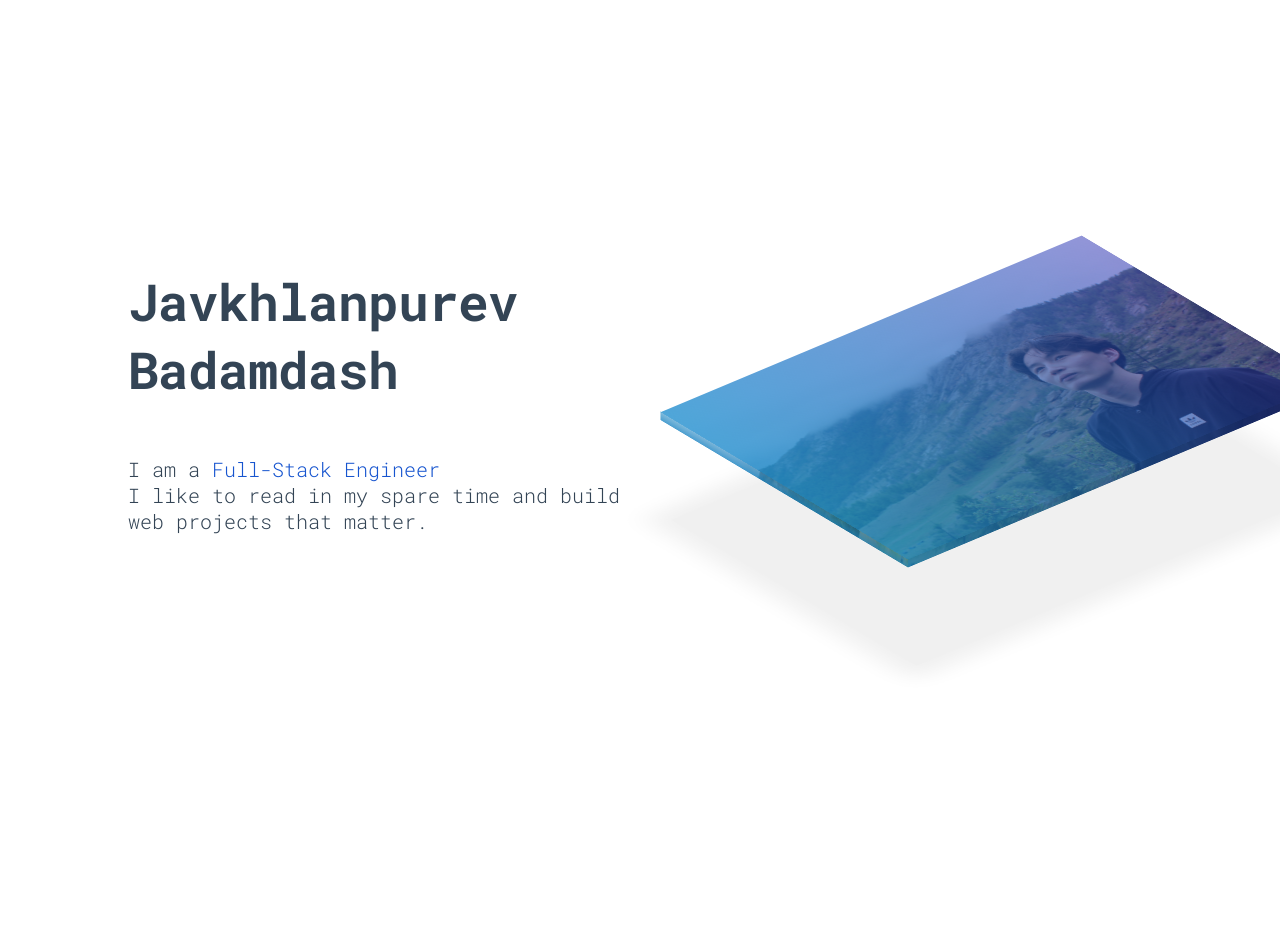
==== index.html @ a20a9580 "init" ====
<!DOCTYPE html>
<html lang="en">

<head>
  <meta charset="UTF-8" />
  <link rel="icon" type="image/svg+xml" href="/assets/favicon.cdc1daef.ico" />
  <meta name="viewport" content="width=device-width, initial-scale=1.0" />
  <title>Jaagii - Software Engineer</title>
  <meta name="description" content="Full-Stack developer">
  <meta name="author" content="Jaagii">
  <meta name="title" content="Jaagii Software Engineer">
  <meta property="og:title" content="Jaagii Software Engineer" />
  <meta property="og:description" content="I am Full-stack Developer" />
  <meta property="og:image" content="https://jaagi.dev/images/me-1.jpeg" />
  <meta property="og:type" content="website" />
  <meta property="og:url" content="https://jaagi.dev" />
  <meta property="robots" content="index, follow" />
  <meta property="keywords" content="jaagii, Jaagii, Javkhaa, Javkhlanpurev, Software engineer, developer" />
  <script type="module" crossorigin src="/assets/index.42fe4937.js"></script>
  <link rel="stylesheet" href="/assets/index.6edb7708.css">
</head>

<body>
  <section class="big-screen">
    <div class="info">
      <h1>Javkhlanpurev Badamdash</h1>
      <p>
        I am a <a href="https://stackoverflow.blog/2019/10/17/imho-the-mythical-fullstack-engineer/">Full-Stack Engineer</a>
        <br />
        I like to read in my spare time and build web projects that matter.
      </p>
    </div>
    <div class="card">
      <div class="cover">
        <div class="front"></div>
      </div>
      <div class="left-side"></div>
      <div class="bottom-side"></div>
    </div>
  </section>

  <section class="small-screen">
    <div class="cover-image"></div>

    <div class="info">
      <h2>Javkhlanpurev B</h2>
      <h3>Full-Stack Developer</h3>
      <p>
        I am a <a href="https://stackoverflow.blog/2019/10/17/imho-the-mythical-fullstack-engineer/">Full-Stack Engineer</a>.
        I like to read books in my spare time and build web projects that matter.
      </p>
    </div>
  </section>
  
  <!-- Global site tag (gtag.js) - Google Analytics -->
  <script async src="https://www.googletagmanager.com/gtag/js?id=G-1QYWZDCF3S"></script>
  <script>
    window.dataLayer = window.dataLayer || [];
    function gtag () { dataLayer.push(arguments); }
    gtag('js', new Date());

    gtag('config', 'G-1QYWZDCF3S');
  </script>
</body>

</html>
---- assets/index.6edb7708.css ----
@import"https://fonts.googleapis.com/css2?family=Roboto+Mono:wght@300;400;500;700&display=swap";*{box-sizing:border-box}*:before,*:after{box-sizing:border-box}body{font-family:Roboto Mono,monospace;margin:0;overflow:hidden;height:100%}#app{max-width:1170px;margin:0 auto;will-change:transform,opacity;position:relative}.small-screen{position:relative;overflow:hidden;display:block}@media screen and (min-width: 992px){.small-screen{display:none}}.small-screen:after{content:"";position:absolute;z-index:0;top:0;left:0;right:0;bottom:0;opacity:.2}.small-screen nav{bottom:30px;transition:all .6s;position:absolute;left:20px;z-index:1}.small-screen nav ul{padding:0;margin:0;list-style:none}.small-screen nav ul li{transition-delay:.5s;display:inline-block;margin:0 10px}.small-screen nav ul li a{display:flex;flex-direction:column;justify-content:center;align-items:center;text-decoration:none;font-weight:300}.small-screen nav ul li a span{margin-top:8px;color:#fff}.small-screen .cover-image{height:100vh;position:relative;background-size:cover;background-position:70% center;background-image:linear-gradient(to right,rgba(43,50,178,.5),rgba(20,136,204,.75)),url(/images/me-1.jpeg);transition:all .6s}.small-screen .info{position:absolute;top:30px;left:40px;right:40px;max-width:350px;z-index:1;transition:all .1s ease-out}.small-screen .info h2{opacity:1;transform:translate(0);display:inline-block;font-size:11px;text-transform:uppercase;letter-spacing:3px;border-radius:32px;font-weight:400;padding:6px 12px;margin:0 0 0 -10px;color:#fff;background:#1755cf;transition:all .5s ease}.small-screen .info h3{transition-delay:.3s;opacity:1;transform:translate(0);transition:all .5s ease;font-size:12px;font-weight:300;padding:0;color:#fff;text-transform:uppercase;letter-spacing:3px}.small-screen .info p{transition-delay:.5s;opacity:1;transform:translate(0);transition:all .5s ease;margin-top:1.4em;font-size:17px;font-weight:300;padding:0;color:#ffffffb3}.small-screen .info p a{text-decoration:none;color:#1755cf;font-size:18px;font-weight:400}.small-screen .info p a:hover{color:#2c3e50}.big-screen{display:none;width:80%;height:100vh;padding-top:25vh;position:relative;max-width:1170px;margin:0 auto;will-change:transform,opacity;transition:all .7s}@media screen and (min-width: 992px){.big-screen{display:block}}.big-screen .info{transform:translateZ(0);backface-visibility:hidden;position:absolute;top:25vh;left:0;width:50%;padding:0;text-align:left;transition:transform .6s,opacity .6s}.big-screen .info h1{font-size:3.2rem;letter-spacing:-1px;word-wrap:break-word;color:#345}.big-screen .info p{font-size:20px;font-weight:300;padding:10px 0 44px;color:#345}.big-screen .info p a{color:#1755cf;text-decoration:none}.big-screen .cover{position:relative;overflow:hidden}.big-screen .cover:after,.big-screen .left-side:after,.big-screen .bottom-side:after{content:"";position:absolute;z-index:5;top:0;left:0;right:0;bottom:0;opacity:.2}.big-screen .front{position:relative;padding-top:70%;background-size:cover;background-position:center center;transition:all .6s}.big-screen .card{margin:0 auto;position:relative;transform:translateZ(0)}@media screen and (min-width: 992px){.big-screen .card{max-width:550px;will-change:transform,width;margin-bottom:0;transform-style:preserve-3d;transform-origin:center top;transform:rotateX(-60deg) rotate(-40deg) translate(50px) translateY(300px);transition:all .6s;backface-visibility:hidden}}.big-screen .card:hover{transform:rotateX(-58deg) rotate(-40deg) translate(60px) translateY(290px)}.big-screen .card:before{display:block;content:"";position:absolute;top:0;left:0;width:97%;height:99%;background:#f0f0f0;box-shadow:0 0 30px 20px #f0f0f0;transform-origin:center top;transform:translateZ(-300px) translate(-87%) translateY(570px);transition:transform .6s}.big-screen .card .left-side,.big-screen .card .bottom-side{display:block;position:absolute;left:0;outline:1px solid transparent}.big-screen .card .left-side:after,.big-screen .card .bottom-side:after{content:"";display:block;position:absolute;top:0;left:0;width:100%;height:100%;background-color:#0003}.big-screen .card .bottom-side:after{background-color:#0006}.big-screen .card .left-side{top:-1px;width:10px;height:100%;background-size:auto 100%;transform-origin:left center;transform:translateZ(-1px) translateY(1px) rotateY(-90deg);background-image:linear-gradient(to right,rgba(20,136,204,.5),rgba(20,136,204,.75)),url(/images/me-1.jpeg)}.big-screen .card .bottom-side{bottom:0;width:100%;height:10px;background-position:bottom center;background-size:100% auto;transform-origin:center bottom;transform:translateZ(-1px) rotateX(-90deg);background-image:linear-gradient(to left,rgba(43,50,178,.5),rgba(20,136,204,.75)),url(/images/me-1.jpeg)}.big-screen .card .front{background-image:linear-gradient(to left,rgba(43,50,178,.5),rgba(20,136,204,.75)),url(/images/me-1.jpeg);position:relative;padding-top:70%;background-size:cover;background-position:center center;transition:all .6s}
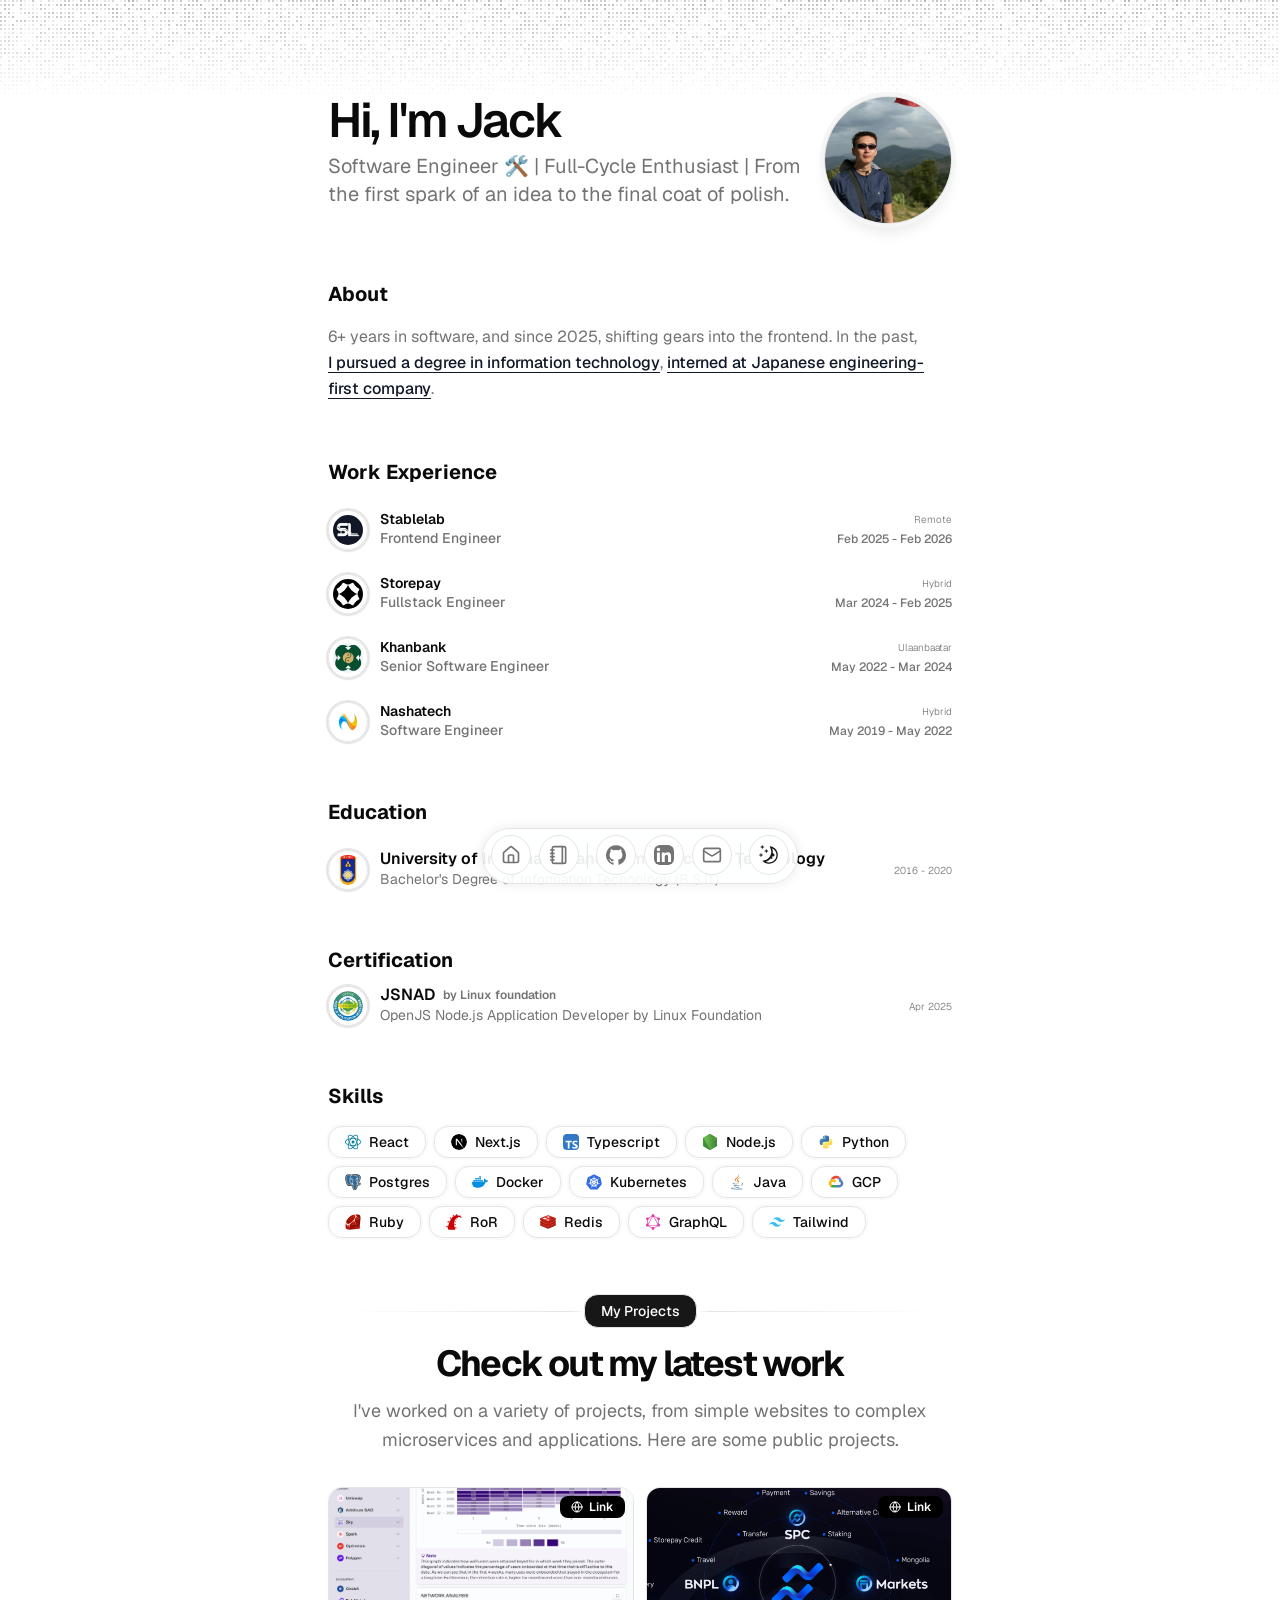
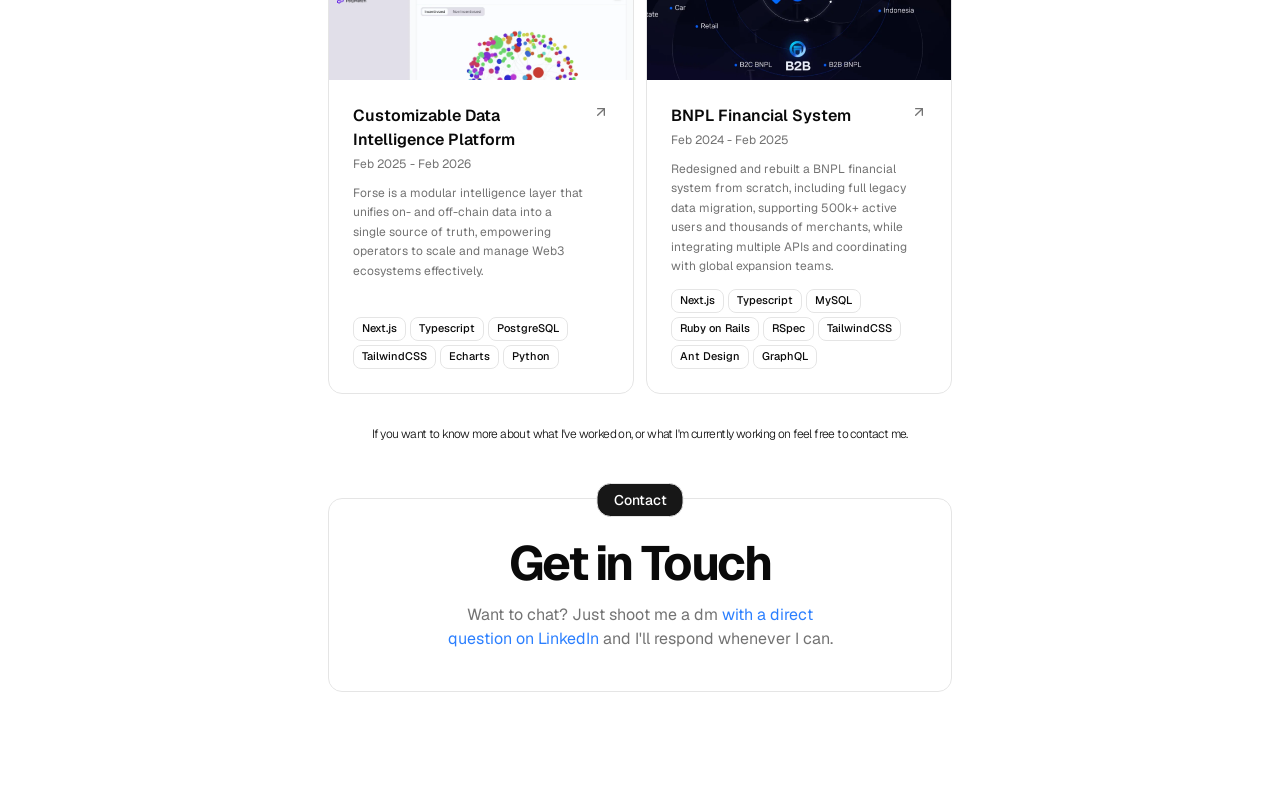
==== commit 1341c18c: "first commit" ====
--- a/index.html
+++ b/index.html
@@ -1,66 +1,13 @@
-<!DOCTYPE html>
-<html lang="en">
-
-<head>
-  <meta charset="UTF-8" />
-  <link rel="icon" type="image/svg+xml" href="/assets/favicon.cdc1daef.ico" />
-  <meta name="viewport" content="width=device-width, initial-scale=1.0" />
-  <title>Jaagii - Software Engineer</title>
-  <meta name="description" content="Full-Stack developer">
-  <meta name="author" content="Jaagii">
-  <meta name="title" content="Jaagii Software Engineer">
-  <meta property="og:title" content="Jaagii Software Engineer" />
-  <meta property="og:description" content="I am Full-stack Developer" />
-  <meta property="og:image" content="https://jaagi.dev/images/me-1.jpeg" />
-  <meta property="og:type" content="website" />
-  <meta property="og:url" content="https://jaagi.dev" />
-  <meta property="robots" content="index, follow" />
-  <meta property="keywords" content="jaagii, Jaagii, Javkhaa, Javkhlanpurev, Software engineer, developer" />
-  <script type="module" crossorigin src="/assets/index.42fe4937.js"></script>
-  <link rel="stylesheet" href="/assets/index.6edb7708.css">
-</head>
-
-<body>
-  <section class="big-screen">
-    <div class="info">
-      <h1>Javkhlanpurev Badamdash</h1>
-      <p>
-        I am a <a href="https://stackoverflow.blog/2019/10/17/imho-the-mythical-fullstack-engineer/">Full-Stack Engineer</a>
-        <br />
-        I like to read in my spare time and build web projects that matter.
-      </p>
-    </div>
-    <div class="card">
-      <div class="cover">
-        <div class="front"></div>
-      </div>
-      <div class="left-side"></div>
-      <div class="bottom-side"></div>
-    </div>
-  </section>
-
-  <section class="small-screen">
-    <div class="cover-image"></div>
-
-    <div class="info">
-      <h2>Javkhlanpurev B</h2>
-      <h3>Full-Stack Developer</h3>
-      <p>
-        I am a <a href="https://stackoverflow.blog/2019/10/17/imho-the-mythical-fullstack-engineer/">Full-Stack Engineer</a>.
-        I like to read books in my spare time and build web projects that matter.
-      </p>
-    </div>
-  </section>
-  
-  <!-- Global site tag (gtag.js) - Google Analytics -->
-  <script async src="https://www.googletagmanager.com/gtag/js?id=G-1QYWZDCF3S"></script>
-  <script>
-    window.dataLayer = window.dataLayer || [];
-    function gtag () { dataLayer.push(arguments); }
-    gtag('js', new Date());
-
-    gtag('config', 'G-1QYWZDCF3S');
-  </script>
-</body>
-
-</html>+<!DOCTYPE html><html lang="en"><head><meta charset="utf-8"><meta name="viewport" content="width=device-width, initial-scale=1"><link rel="icon" href="/favicon.ico"><meta name="generator" content="Astro v7.3.3"><title>Jack Badamdash</title><meta name="description" content="Software Engineer 🛠️ | Full-Cycle Enthusiast | From the first spark of an idea to the final coat of polish."><link rel="canonical" href="https://jagi-is-a.dev/"><meta name="robots" content="index, follow"><meta name="googlebot" content="index, follow, max-video-preview:-1, max-image-preview:large, max-snippet:-1"><meta property="og:type" content="website"><meta property="og:title" content="Jack Badamdash"><meta property="og:description" content="Software Engineer 🛠️ | Full-Cycle Enthusiast | From the first spark of an idea to the final coat of polish."><meta property="og:url" content="https://jagi-is-a.dev/"><meta property="og:site_name" content="Jack Badamdash"><meta property="og:locale" content="en_US"><meta property="og:image" content="https://jagi-is-a.dev/og/index.png"><meta name="twitter:card" content="summary_large_image"><meta name="twitter:title" content="Jack Badamdash"><meta name="twitter:description" content="Software Engineer 🛠️ | Full-Cycle Enthusiast | From the first spark of an idea to the final coat of polish."><meta name="twitter:image" content="https://jagi-is-a.dev/og/index.png"><script>
+      (function () {
+        let stored = null;
+        try {
+          stored = localStorage.getItem("theme");
+        } catch {}
+        const theme = stored === "dark" || stored === "light" ? stored : "light";
+        document.documentElement.classList.toggle("dark", theme === "dark");
+      })();
+    </script><link rel="stylesheet" href="/_astro/Icon.B357kVCI.css"></head><body class="min-h-screen bg-background font-sans antialiased relative"><div class="absolute inset-0 top-0 left-0 right-0 h-[100px] overflow-hidden z-0"><style>astro-island,astro-slot,astro-static-slot{display:contents}</style><script>(()=>{var a=(s,i,o)=>{let r=async()=>{await(await s())()},t=typeof i.value=="object"?i.value:void 0,c={rootMargin:t==null?void 0:t.rootMargin},n=new IntersectionObserver(e=>{for(let l of e)if(l.isIntersecting){n.disconnect(),r();break}},c);for(let e of o.children)n.observe(e)};(self.Astro||(self.Astro={})).visible=a;window.dispatchEvent(new Event("astro:visible"));})();</script><script>(()=>{var g=Object.defineProperty;var w=(a,s,c)=>s in a?g(a,s,{enumerable:!0,configurable:!0,writable:!0,value:c}):a[s]=c;var l=(a,s,c)=>w(a,typeof s!="symbol"?s+"":s,c);var E=new Set(["__proto__","constructor","prototype"]);{let a={0:t=>y(t),1:t=>c(t),2:t=>new RegExp(t),3:t=>new Date(t),4:t=>new Map(c(t)),5:t=>new Set(c(t)),6:t=>BigInt(t),7:t=>new URL(t),8:t=>new Uint8Array(t),9:t=>new Uint16Array(t),10:t=>new Uint32Array(t),11:t=>Number.POSITIVE_INFINITY*t},s=t=>{let[p,e]=t;return p in a?a[p](e):void 0},c=t=>t.map(s),y=t=>typeof t!="object"||t===null?t:Object.fromEntries(Object.entries(t).map(([p,e])=>[p,s(e)]));class f extends HTMLElement{constructor(){super(...arguments);l(this,"Component");l(this,"hydrator");l(this,"hydrate",async()=>{var b;if(!this.hydrator||!this.isConnected)return;let e=(b=this.parentElement)==null?void 0:b.closest("astro-island[ssr]");if(e){e.addEventListener("astro:hydrate",this.hydrate,{once:!0});return}let r=this.querySelectorAll("astro-slot"),n={},d=this.querySelectorAll("template[data-astro-template]");for(let o of d){let i=o.closest(this.tagName);i!=null&&i.isSameNode(this)&&(n[o.getAttribute("data-astro-template")||"default"]=o.innerHTML,o.remove())}for(let o of r){let i=o.closest(this.tagName);i!=null&&i.isSameNode(this)&&(n[o.getAttribute("name")||"default"]=o.innerHTML)}let u;try{u=this.hasAttribute("props")?y(JSON.parse(this.getAttribute("props"))):{}}catch(o){let i=this.getAttribute("component-url")||"<unknown>",v=this.getAttribute("component-export");throw v&&(i+=` (export ${v})`),console.error(`[hydrate] Error parsing props for component ${i}`,this.getAttribute("props"),o),o}let h;await this.hydrator(this)(this.Component,u,n,{client:this.getAttribute("client")}),this.removeAttribute("ssr"),this.dispatchEvent(new CustomEvent("astro:hydrate"))});l(this,"unmount",()=>{this.isConnected||this.dispatchEvent(new CustomEvent("astro:unmount"))})}disconnectedCallback(){document.removeEventListener("astro:after-swap",this.unmount),document.addEventListener("astro:after-swap",this.unmount,{once:!0})}connectedCallback(){if(!this.hasAttribute("await-children")||document.readyState==="interactive"||document.readyState==="complete")this.childrenConnectedCallback();else{let e=()=>{document.removeEventListener("DOMContentLoaded",e),r.disconnect(),this.childrenConnectedCallback()},r=new MutationObserver(()=>{var n;((n=this.lastChild)==null?void 0:n.nodeType)===Node.COMMENT_NODE&&this.lastChild.nodeValue==="astro:end"&&(this.lastChild.remove(),e())});r.observe(this,{childList:!0}),document.addEventListener("DOMContentLoaded",e)}}async childrenConnectedCallback(){let e=this.getAttribute("before-hydration-url");e&&await import(e),this.start()}getRetryImportUrl(e){let r=new URL(e,document.baseURI);return r.searchParams.set("astro-retry",Date.now().toString()),r.toString()}async importWithRetry(e){try{return await import(e)}catch(r){return await new Promise(n=>setTimeout(n,1e3)),import(this.getRetryImportUrl(e))}}handleHydrationError(e){let r=this.getAttribute("component-url"),n=new CustomEvent("astro:hydration-error",{cancelable:!0,bubbles:!0,composed:!0,detail:{error:e,componentUrl:r}});this.dispatchEvent(n)&&console.error(`[astro-island] Error hydrating ${r}`,e)}async start(){let e=JSON.parse(this.getAttribute("opts")),r=this.getAttribute("client");if(Astro[r]===void 0){window.addEventListener(`astro:${r}`,()=>this.start(),{once:!0});return}try{await Astro[r](async()=>{let n=this.getAttribute("renderer-url");try{let[d,{default:u}]=await Promise.all([this.importWithRetry(this.getAttribute("component-url")),n?this.importWithRetry(n):Promise.resolve({default:()=>()=>{}})]),h=this.getAttribute("component-export")||"default";if(h.includes(".")){this.Component=d;for(let m of h.split(".")){if(E.has(m)||!this.Component||typeof this.Component!="object"&&typeof this.Component!="function"||!Object.hasOwn(this.Component,m))throw new Error(`Invalid component export path: ${h}`);this.Component=this.Component[m]}}else{if(E.has(h))throw new Error(`Invalid component export path: ${h}`);this.Component=d[h]}return this.hydrator=u,this.hydrate}catch(d){return this.handleHydrationError(d),()=>{}}},e,this)}catch(n){this.handleHydrationError(n)}}attributeChangedCallback(){this.hydrate()}}l(f,"observedAttributes",["props"]),customElements.get("astro-island")||customElements.define("astro-island",f)}})();</script><astro-island uid="Z5zDrl" prefix="r64" component-url="/_astro/flickering-grid.BrC-i1y6.js" component-export="FlickeringGrid" renderer-url="/_astro/client.D7pBilko.js" props="{&quot;className&quot;:[0,&quot;h-full w-full&quot;],&quot;squareSize&quot;:[0,2],&quot;gridGap&quot;:[0,2],&quot;style&quot;:[0,{&quot;maskImage&quot;:[0,&quot;linear-gradient(to bottom, black, transparent)&quot;],&quot;WebkitMaskImage&quot;:[0,&quot;linear-gradient(to bottom, black, transparent)&quot;]}]}" ssr client="visible" opts="{&quot;name&quot;:&quot;FlickeringGrid&quot;,&quot;value&quot;:true}" await-children><div class="h-full w-full" style="mask-image:linear-gradient(to bottom, black, transparent);-webkit-mask-image:linear-gradient(to bottom, black, transparent)"><canvas class="pointer-events-none" style="width:0;height:0"></canvas></div><!--astro:end--></astro-island></div><div class="relative z-10 max-w-2xl mx-auto py-12 pb-24 sm:py-24 px-6"><main class="min-h-dvh flex flex-col gap-14 relative"><section id="hero"><div class="mx-auto w-full max-w-2xl space-y-8"><div class="gap-2 gap-y-6 flex flex-col md:flex-row justify-between"><div class="gap-2 flex flex-col order-2 md:order-1"><script>(()=>{var e=async t=>{await(await t())()};(self.Astro||(self.Astro={})).load=e;window.dispatchEvent(new Event("astro:load"));})();</script><astro-island uid="ZITMFN" prefix="r33" component-url="/_astro/blur-fade-text.BO5bYAuR.js" component-export="default" renderer-url="/_astro/client.D7pBilko.js" props="{&quot;delay&quot;:[0,0.04],&quot;className&quot;:[0,&quot;text-3xl font-semibold tracking-tighter sm:text-4xl lg:text-5xl&quot;],&quot;yOffset&quot;:[0,8],&quot;text&quot;:[0,&quot;Hi, I&#39;m Jack&quot;]}" ssr client="load" opts="{&quot;name&quot;:&quot;BlurFadeText&quot;,&quot;value&quot;:true}" await-children><div class="flex"><span class="inline-block text-3xl font-semibold tracking-tighter sm:text-4xl lg:text-5xl" style="opacity:0;filter:blur(8px);transform:translateY(-8px)">Hi, I&#x27;m Jack</span></div><!--astro:end--></astro-island><astro-island uid="Z1XpGya" prefix="r34" component-url="/_astro/blur-fade-text.BO5bYAuR.js" component-export="default" renderer-url="/_astro/client.D7pBilko.js" props="{&quot;className&quot;:[0,&quot;text-muted-foreground max-w-[600px] md:text-lg lg:text-xl&quot;],&quot;delay&quot;:[0,0.04],&quot;text&quot;:[0,&quot;Software Engineer 🛠️ | Full-Cycle Enthusiast | From the first spark of an idea to the final coat of polish.&quot;]}" ssr client="load" opts="{&quot;name&quot;:&quot;BlurFadeText&quot;,&quot;value&quot;:true}" await-children><div class="flex"><span class="inline-block text-muted-foreground max-w-[600px] md:text-lg lg:text-xl" style="opacity:0;filter:blur(8px);transform:translateY(-8px)">Software Engineer 🛠️ | Full-Cycle Enthusiast | From the first spark of an idea to the final coat of polish.</span></div><!--astro:end--></astro-island></div><astro-island uid="ZPBdXP" prefix="r37" component-url="/_astro/blur-fade.B2PFJcFC.js" component-export="default" renderer-url="/_astro/client.D7pBilko.js" props="{&quot;delay&quot;:[0,0.04],&quot;className&quot;:[0,&quot;order-1 md:order-2&quot;]}" ssr client="load" opts="{&quot;name&quot;:&quot;BlurFade&quot;,&quot;value&quot;:true}" await-children><div class="order-1 md:order-2" style="opacity:0;filter:blur(6px);transform:translateY(-6px)"><astro-slot><div class="relative size-24 md:size-32 border rounded-full shadow-lg ring-4 ring-muted overflow-hidden bg-muted flex items-center justify-center"><span class="text-2xl font-semibold text-muted-foreground">Jack</span><img src="/me-travel.webp" alt="Jack Badamdash" class="absolute inset-0 h-full w-full object-cover" onerror="this.style.display='none'"></div></astro-slot></div><!--astro:end--></astro-island></div></div></section><section id="about"><div class="flex min-h-0 flex-col gap-y-4"><astro-island uid="ZSaA3V" prefix="r38" component-url="/_astro/blur-fade.B2PFJcFC.js" component-export="default" renderer-url="/_astro/client.D7pBilko.js" props="{&quot;delay&quot;:[0,0.12]}" ssr client="visible" opts="{&quot;name&quot;:&quot;BlurFade&quot;,&quot;value&quot;:true}" await-children><div style="opacity:0;filter:blur(6px);transform:translateY(-6px)"><astro-slot><h2 class="text-xl font-bold">About</h2></astro-slot></div><!--astro:end--></astro-island><astro-island uid="Z1dsBF5" prefix="r39" component-url="/_astro/blur-fade.B2PFJcFC.js" component-export="default" renderer-url="/_astro/client.D7pBilko.js" props="{&quot;delay&quot;:[0,0.16]}" ssr client="visible" opts="{&quot;name&quot;:&quot;BlurFade&quot;,&quot;value&quot;:true}" await-children><div style="opacity:0;filter:blur(6px);transform:translateY(-6px)"><astro-slot><div class="prose max-w-full text-pretty font-sans leading-relaxed text-muted-foreground dark:prose-invert"><p>6+ years in software, and since 2025, shifting gears into the frontend. In the past, <a href="/#education">I pursued a degree in information technology</a>, <a href="https://nashatech.com/">interned at Japanese engineering-first company</a>.</p>
+</div></astro-slot></div><!--astro:end--></astro-island></div></section><section id="work"><div class="flex min-h-0 flex-col gap-y-6"><astro-island uid="yloQk" prefix="r40" component-url="/_astro/blur-fade.B2PFJcFC.js" component-export="default" renderer-url="/_astro/client.D7pBilko.js" props="{&quot;delay&quot;:[0,0.2]}" ssr client="visible" opts="{&quot;name&quot;:&quot;BlurFade&quot;,&quot;value&quot;:true}" await-children><div style="opacity:0;filter:blur(6px);transform:translateY(-6px)"><astro-slot><h2 class="text-xl font-bold">Work Experience</h2></astro-slot></div><!--astro:end--></astro-island><astro-island uid="11779q" prefix="r69" component-url="/_astro/blur-fade.B2PFJcFC.js" component-export="default" renderer-url="/_astro/client.D7pBilko.js" props="{&quot;delay&quot;:[0,0.24]}" ssr client="visible" opts="{&quot;name&quot;:&quot;BlurFade&quot;,&quot;value&quot;:true}" await-children><div style="opacity:0;filter:blur(6px);transform:translateY(-6px)"><astro-slot><astro-island uid="22IwYB" prefix="r35" component-url="/_astro/work-section.Cgf0ClOC.js" component-export="default" renderer-url="/_astro/client.D7pBilko.js" props="{}" ssr client="visible" opts="{&quot;name&quot;:&quot;WorkSection&quot;,&quot;value&quot;:true}" await-children><div class="w-full grid gap-6" data-orientation="vertical"><div data-state="closed" data-orientation="vertical" class="w-full border-b-0 grid gap-2"><h3 data-orientation="vertical" data-state="closed" class="flex"><button type="button" aria-expanded="false" data-state="closed" data-orientation="vertical" id="radix-_r35R_1_" class="flex flex-1 items-center justify-between text-sm font-medium text-left [&amp;[data-state=open]_svg]:rotate-180 hover:no-underline p-0 cursor-pointer transition-colors rounded-none group [&amp;&gt;svg]:hidden" data-radix-collection-item=""><div class="flex items-center gap-x-3 justify-between w-full text-left"><div class="flex items-center gap-x-3 flex-1 min-w-0"><img src="/stablelab_logo.webp" alt="Stablelab" class="size-8 md:size-10 p-1 border rounded-full shadow ring-2 ring-border overflow-hidden object-contain flex-none"/><div class="flex-1 min-w-0 gap-0.5 flex flex-col"><div class="font-semibold leading-none flex items-center gap-2">Stablelab<span class="relative inline-flex items-center w-3.5 h-3.5"><svg xmlns="http://www.w3.org/2000/svg" width="24" height="24" viewBox="0 0 24 24" fill="none" stroke="currentColor" stroke-width="2" stroke-linecap="round" stroke-linejoin="round" class="lucide lucide-chevron-right absolute h-3.5 w-3.5 shrink-0 text-muted-foreground stroke-2 transition-all duration-300 ease-out translate-x-0 opacity-0 group-hover:translate-x-1 group-hover:opacity-100 group-data-[state=open]:opacity-0 group-data-[state=open]:translate-x-0" aria-hidden="true"><path d="m9 18 6-6-6-6"></path></svg><svg xmlns="http://www.w3.org/2000/svg" width="24" height="24" viewBox="0 0 24 24" fill="none" stroke="currentColor" stroke-width="2" stroke-linecap="round" stroke-linejoin="round" class="lucide lucide-chevron-down absolute h-3.5 w-3.5 shrink-0 text-muted-foreground stroke-2 transition-all duration-200 opacity-0 rotate-0 group-data-[state=open]:opacity-100 group-data-[state=open]:rotate-180" aria-hidden="true"><path d="m6 9 6 6 6-6"></path></svg></span></div><div class="font-sans text-sm text-muted-foreground">Frontend Engineer</div></div></div><div class="flex flex-col justify-end gap-1 text-xs tabular-nums text-muted-foreground text-right flex-none"><span class="text-[10px] font-light">Remote</span><span>Feb 2025<!-- --> - <!-- -->Feb 2026</span></div></div></button></h3><div data-state="closed" id="radix-_r35R_9_" hidden="" role="region" aria-labelledby="radix-_r35R_1_" data-orientation="vertical" class="overflow-hidden text-sm data-[state=closed]:animate-accordion-up data-[state=open]:animate-accordion-down" style="--radix-accordion-content-height:var(--radix-collapsible-content-height);--radix-accordion-content-width:var(--radix-collapsible-content-width)"></div></div><div data-state="closed" data-orientation="vertical" class="w-full border-b-0 grid gap-2"><h3 data-orientation="vertical" data-state="closed" class="flex"><button type="button" aria-expanded="false" data-state="closed" data-orientation="vertical" id="radix-_r35R_2_" class="flex flex-1 items-center justify-between text-sm font-medium text-left [&amp;[data-state=open]_svg]:rotate-180 hover:no-underline p-0 cursor-pointer transition-colors rounded-none group [&amp;&gt;svg]:hidden" data-radix-collection-item=""><div class="flex items-center gap-x-3 justify-between w-full text-left"><div class="flex items-center gap-x-3 flex-1 min-w-0"><img src="/storepay_logo.webp" alt="Storepay" class="size-8 md:size-10 p-1 border rounded-full shadow ring-2 ring-border overflow-hidden object-contain flex-none"/><div class="flex-1 min-w-0 gap-0.5 flex flex-col"><div class="font-semibold leading-none flex items-center gap-2">Storepay<span class="relative inline-flex items-center w-3.5 h-3.5"><svg xmlns="http://www.w3.org/2000/svg" width="24" height="24" viewBox="0 0 24 24" fill="none" stroke="currentColor" stroke-width="2" stroke-linecap="round" stroke-linejoin="round" class="lucide lucide-chevron-right absolute h-3.5 w-3.5 shrink-0 text-muted-foreground stroke-2 transition-all duration-300 ease-out translate-x-0 opacity-0 group-hover:translate-x-1 group-hover:opacity-100 group-data-[state=open]:opacity-0 group-data-[state=open]:translate-x-0" aria-hidden="true"><path d="m9 18 6-6-6-6"></path></svg><svg xmlns="http://www.w3.org/2000/svg" width="24" height="24" viewBox="0 0 24 24" fill="none" stroke="currentColor" stroke-width="2" stroke-linecap="round" stroke-linejoin="round" class="lucide lucide-chevron-down absolute h-3.5 w-3.5 shrink-0 text-muted-foreground stroke-2 transition-all duration-200 opacity-0 rotate-0 group-data-[state=open]:opacity-100 group-data-[state=open]:rotate-180" aria-hidden="true"><path d="m6 9 6 6 6-6"></path></svg></span></div><div class="font-sans text-sm text-muted-foreground">Fullstack Engineer</div></div></div><div class="flex flex-col justify-end gap-1 text-xs tabular-nums text-muted-foreground text-right flex-none"><span class="text-[10px] font-light">Hybrid</span><span>Mar 2024<!-- --> - <!-- -->Feb 2025</span></div></div></button></h3><div data-state="closed" id="radix-_r35R_a_" hidden="" role="region" aria-labelledby="radix-_r35R_2_" data-orientation="vertical" class="overflow-hidden text-sm data-[state=closed]:animate-accordion-up data-[state=open]:animate-accordion-down" style="--radix-accordion-content-height:var(--radix-collapsible-content-height);--radix-accordion-content-width:var(--radix-collapsible-content-width)"></div></div><div data-state="closed" data-orientation="vertical" class="w-full border-b-0 grid gap-2"><h3 data-orientation="vertical" data-state="closed" class="flex"><button type="button" aria-expanded="false" data-state="closed" data-orientation="vertical" id="radix-_r35R_3_" class="flex flex-1 items-center justify-between text-sm font-medium text-left [&amp;[data-state=open]_svg]:rotate-180 hover:no-underline p-0 cursor-pointer transition-colors rounded-none group [&amp;&gt;svg]:hidden" data-radix-collection-item=""><div class="flex items-center gap-x-3 justify-between w-full text-left"><div class="flex items-center gap-x-3 flex-1 min-w-0"><img src="/khanbank_logo.webp" alt="Khanbank" class="size-8 md:size-10 p-1 border rounded-full shadow ring-2 ring-border overflow-hidden object-contain flex-none"/><div class="flex-1 min-w-0 gap-0.5 flex flex-col"><div class="font-semibold leading-none flex items-center gap-2">Khanbank<span class="relative inline-flex items-center w-3.5 h-3.5"><svg xmlns="http://www.w3.org/2000/svg" width="24" height="24" viewBox="0 0 24 24" fill="none" stroke="currentColor" stroke-width="2" stroke-linecap="round" stroke-linejoin="round" class="lucide lucide-chevron-right absolute h-3.5 w-3.5 shrink-0 text-muted-foreground stroke-2 transition-all duration-300 ease-out translate-x-0 opacity-0 group-hover:translate-x-1 group-hover:opacity-100 group-data-[state=open]:opacity-0 group-data-[state=open]:translate-x-0" aria-hidden="true"><path d="m9 18 6-6-6-6"></path></svg><svg xmlns="http://www.w3.org/2000/svg" width="24" height="24" viewBox="0 0 24 24" fill="none" stroke="currentColor" stroke-width="2" stroke-linecap="round" stroke-linejoin="round" class="lucide lucide-chevron-down absolute h-3.5 w-3.5 shrink-0 text-muted-foreground stroke-2 transition-all duration-200 opacity-0 rotate-0 group-data-[state=open]:opacity-100 group-data-[state=open]:rotate-180" aria-hidden="true"><path d="m6 9 6 6 6-6"></path></svg></span></div><div class="font-sans text-sm text-muted-foreground">Senior Software Engineer</div></div></div><div class="flex flex-col justify-end gap-1 text-xs tabular-nums text-muted-foreground text-right flex-none"><span class="text-[10px] font-light">Ulaanbaatar</span><span>May 2022<!-- --> - <!-- -->Mar 2024</span></div></div></button></h3><div data-state="closed" id="radix-_r35R_b_" hidden="" role="region" aria-labelledby="radix-_r35R_3_" data-orientation="vertical" class="overflow-hidden text-sm data-[state=closed]:animate-accordion-up data-[state=open]:animate-accordion-down" style="--radix-accordion-content-height:var(--radix-collapsible-content-height);--radix-accordion-content-width:var(--radix-collapsible-content-width)"></div></div><div data-state="closed" data-orientation="vertical" class="w-full border-b-0 grid gap-2"><h3 data-orientation="vertical" data-state="closed" class="flex"><button type="button" aria-expanded="false" data-state="closed" data-orientation="vertical" id="radix-_r35R_4_" class="flex flex-1 items-center justify-between text-sm font-medium text-left [&amp;[data-state=open]_svg]:rotate-180 hover:no-underline p-0 cursor-pointer transition-colors rounded-none group [&amp;&gt;svg]:hidden" data-radix-collection-item=""><div class="flex items-center gap-x-3 justify-between w-full text-left"><div class="flex items-center gap-x-3 flex-1 min-w-0"><img src="/nashatech_logo.webp" alt="Nashatech" class="size-8 md:size-10 p-1 border rounded-full shadow ring-2 ring-border overflow-hidden object-contain flex-none"/><div class="flex-1 min-w-0 gap-0.5 flex flex-col"><div class="font-semibold leading-none flex items-center gap-2">Nashatech<span class="relative inline-flex items-center w-3.5 h-3.5"><svg xmlns="http://www.w3.org/2000/svg" width="24" height="24" viewBox="0 0 24 24" fill="none" stroke="currentColor" stroke-width="2" stroke-linecap="round" stroke-linejoin="round" class="lucide lucide-chevron-right absolute h-3.5 w-3.5 shrink-0 text-muted-foreground stroke-2 transition-all duration-300 ease-out translate-x-0 opacity-0 group-hover:translate-x-1 group-hover:opacity-100 group-data-[state=open]:opacity-0 group-data-[state=open]:translate-x-0" aria-hidden="true"><path d="m9 18 6-6-6-6"></path></svg><svg xmlns="http://www.w3.org/2000/svg" width="24" height="24" viewBox="0 0 24 24" fill="none" stroke="currentColor" stroke-width="2" stroke-linecap="round" stroke-linejoin="round" class="lucide lucide-chevron-down absolute h-3.5 w-3.5 shrink-0 text-muted-foreground stroke-2 transition-all duration-200 opacity-0 rotate-0 group-data-[state=open]:opacity-100 group-data-[state=open]:rotate-180" aria-hidden="true"><path d="m6 9 6 6 6-6"></path></svg></span></div><div class="font-sans text-sm text-muted-foreground">Software Engineer</div></div></div><div class="flex flex-col justify-end gap-1 text-xs tabular-nums text-muted-foreground text-right flex-none"><span class="text-[10px] font-light">Hybrid</span><span>May 2019<!-- --> - <!-- -->May 2022</span></div></div></button></h3><div data-state="closed" id="radix-_r35R_c_" hidden="" role="region" aria-labelledby="radix-_r35R_4_" data-orientation="vertical" class="overflow-hidden text-sm data-[state=closed]:animate-accordion-up data-[state=open]:animate-accordion-down" style="--radix-accordion-content-height:var(--radix-collapsible-content-height);--radix-accordion-content-width:var(--radix-collapsible-content-width)"></div></div></div><!--astro:end--></astro-island></astro-slot></div><!--astro:end--></astro-island></div></section><section id="education"><div class="flex min-h-0 flex-col gap-y-6"><astro-island uid="Z13NAXG" prefix="r41" component-url="/_astro/blur-fade.B2PFJcFC.js" component-export="default" renderer-url="/_astro/client.D7pBilko.js" props="{&quot;delay&quot;:[0,0.28]}" ssr client="visible" opts="{&quot;name&quot;:&quot;BlurFade&quot;,&quot;value&quot;:true}" await-children><div style="opacity:0;filter:blur(6px);transform:translateY(-6px)"><astro-slot><h2 class="text-xl font-bold">Education</h2></astro-slot></div><!--astro:end--></astro-island><div class="flex flex-col gap-8"><astro-island uid="ZrlqRY" prefix="r42" component-url="/_astro/blur-fade.B2PFJcFC.js" component-export="default" renderer-url="/_astro/client.D7pBilko.js" props="{&quot;delay&quot;:[0,0.32]}" ssr client="visible" opts="{&quot;name&quot;:&quot;BlurFade&quot;,&quot;value&quot;:true}" await-children><div style="opacity:0;filter:blur(6px);transform:translateY(-6px)"><astro-slot><a href="https://www.sict.edu.mn/en" target="_blank" rel="noopener noreferrer" class="flex items-center gap-x-3 justify-between group"><div class="flex items-center gap-x-3 flex-1 min-w-0"><img src="/sict_logo.webp" alt="University of Information and Communication Technology" class="size-8 md:size-10 p-1 border rounded-full shadow ring-2 ring-border overflow-hidden object-contain flex-none"><div class="flex-1 min-w-0 flex flex-col gap-0.5"><div class="font-semibold leading-none flex items-center gap-2">University of Information and Communication Technology<svg xmlns="http://www.w3.org/2000/svg" viewBox="0 0 24 24" fill="none" stroke="currentColor" stroke-width="2" stroke-linecap="round" stroke-linejoin="round" class="h-3.5 w-3.5 text-muted-foreground opacity-0 -translate-x-2 group-hover:opacity-100 group-hover:translate-x-0 transition-all duration-200" aria-hidden="true"><path d="M7 7h10v10"/><path d="M7 17 17 7"/></svg></div><div class="font-sans text-sm text-muted-foreground">Bachelor&#39;s Degree of Information Technology (B.S.IT)</div></div></div><div class="flex items-center gap-px text-[10px] font-light tabular-nums text-muted-foreground text-right flex-none"><span>2016 - 2020</span></div></a></astro-slot></div><!--astro:end--></astro-island></div></div></section><section id="certifications"><div class="flex min-h-0 flex-col gap-y-3"><astro-island uid="2sCH3b" prefix="r43" component-url="/_astro/blur-fade.B2PFJcFC.js" component-export="default" renderer-url="/_astro/client.D7pBilko.js" props="{&quot;delay&quot;:[0,0.36]}" ssr client="visible" opts="{&quot;name&quot;:&quot;BlurFade&quot;,&quot;value&quot;:true}" await-children><div style="opacity:0;filter:blur(6px);transform:translateY(-6px)"><astro-slot><h2 class="text-xl font-bold">Certification</h2></astro-slot></div><!--astro:end--></astro-island><astro-island uid="2wIuaf" prefix="r44" component-url="/_astro/blur-fade.B2PFJcFC.js" component-export="default" renderer-url="/_astro/client.D7pBilko.js" props="{&quot;delay&quot;:[0,0.36]}" ssr client="visible" opts="{&quot;name&quot;:&quot;BlurFade&quot;,&quot;value&quot;:true}" await-children><div style="opacity:0;filter:blur(6px);transform:translateY(-6px)"><astro-slot><a href="https://www.credly.com/badges/456cfc42-2d3f-4234-a70e-e27c95dca940" target="_blank" rel="noopener noreferrer" class="flex items-center gap-x-3 justify-between group"><div class="flex items-center gap-x-3 flex-1 min-w-0"><img src="/jsnad_logo.webp" alt="https://www.credly.com/badges/456cfc42-2d3f-4234-a70e-e27c95dca940" class="size-8 md:size-10 p-1 border rounded-full shadow ring-2 ring-border overflow-hidden object-contain flex-none"><div class="flex-1 min-w-0 flex flex-col gap-0.5"><div class="font-semibold leading-none flex items-center gap-2">JSNAD <span class="text-muted-foreground text-xs">by Linux foundation</span><svg xmlns="http://www.w3.org/2000/svg" viewBox="0 0 24 24" fill="none" stroke="currentColor" stroke-width="2" stroke-linecap="round" stroke-linejoin="round" class="h-3.5 w-3.5 text-muted-foreground opacity-0 -translate-x-2 group-hover:opacity-100 group-hover:translate-x-0 transition-all duration-200" aria-hidden="true"><path d="M7 7h10v10"/><path d="M7 17 17 7"/></svg></div><div class="font-sans text-sm text-muted-foreground">OpenJS Node.js Application Developer by Linux Foundation</div></div></div><div class="flex items-center gap-px text-[10px] font-light tabular-nums text-muted-foreground text-right flex-none"><span>Apr 2025</span></div></a></astro-slot></div><!--astro:end--></astro-island></div></section><section id="skills"><div class="flex min-h-0 flex-col gap-y-4"><astro-island uid="Z9KJMM" prefix="r45" component-url="/_astro/blur-fade.B2PFJcFC.js" component-export="default" renderer-url="/_astro/client.D7pBilko.js" props="{&quot;delay&quot;:[0,0.4]}" ssr client="visible" opts="{&quot;name&quot;:&quot;BlurFade&quot;,&quot;value&quot;:true}" await-children><div style="opacity:0;filter:blur(6px);transform:translateY(-6px)"><astro-slot><h2 class="text-xl font-bold">Skills</h2></astro-slot></div><!--astro:end--></astro-island><div class="flex flex-wrap gap-2"><astro-island uid="Zb9wXR" prefix="r46" component-url="/_astro/blur-fade.B2PFJcFC.js" component-export="default" renderer-url="/_astro/client.D7pBilko.js" props="{&quot;delay&quot;:[0,0.44]}" ssr client="visible" opts="{&quot;name&quot;:&quot;BlurFade&quot;,&quot;value&quot;:true}" await-children><div style="opacity:0;filter:blur(6px);transform:translateY(-6px)"><astro-slot><div class="border bg-background border-border ring-2 ring-border/20 rounded-xl h-8 w-fit px-4 flex items-center gap-2"><svg class="size-4 rounded overflow-hidden object-contain" viewBox="0 0 569 512" xmlns:xlink="http://www.w3.org/1999/xlink"><g fill="none" fill-rule="evenodd"><g fill="#087EA4" fill-rule="nonzero"><path d="M285.5,201 C255.400481,201 231,225.400481 231,255.5 C231,285.599519 255.400481,310 285.5,310 C315.599519,310 340,285.599519 340,255.5 C340,225.400481 315.599519,201 285.5,201" id="Path"></path><path d="M568.959856,255.99437 C568.959856,213.207656 529.337802,175.68144 466.251623,150.985214 C467.094645,145.423543 467.85738,139.922107 468.399323,134.521063 C474.621631,73.0415145 459.808523,28.6686204 426.709856,9.5541429 C389.677085,-11.8291748 337.36955,3.69129898 284.479928,46.0162134 C231.590306,3.69129898 179.282771,-11.8291748 142.25,9.5541429 C109.151333,28.6686204 94.3382249,73.0415145 100.560533,134.521063 C101.102476,139.922107 101.845139,145.443621 102.708233,151.02537 C97.4493791,153.033193 92.2908847,155.161486 87.3331099,157.39017 C31.0111824,182.708821 0,217.765415 0,255.99437 C0,298.781084 39.6220545,336.307301 102.708233,361.003527 C101.845139,366.565197 101.102476,372.066633 100.560533,377.467678 C94.3382249,438.947226 109.151333,483.32012 142.25,502.434597 C153.629683,508.887578 166.52439,512.186771 179.603923,511.991836 C210.956328,511.991836 247.567589,495.487529 284.479928,465.972527 C321.372196,495.487529 358.003528,511.991836 389.396077,511.991836 C402.475265,512.183856 415.36922,508.884856 426.75,502.434597 C459.848667,483.32012 474.661775,438.947226 468.439467,377.467678 C467.897524,372.066633 467.134789,366.565197 466.291767,361.003527 C529.377946,336.347457 569,298.761006 569,255.99437 M389.155214,27.1025182 C397.565154,26.899606 405.877839,28.9368502 413.241569,33.0055186 C436.223966,46.2772304 446.540955,82.2775015 441.522965,131.770345 C441.181741,135.143488 440.780302,138.556788 440.298575,141.990165 C414.066922,134.08804 387.205771,128.452154 360.010724,125.144528 C343.525021,103.224055 325.192524,82.7564475 305.214266,63.9661533 C336.586743,39.7116483 366.032313,27.1025182 389.135142,27.1025182 M378.356498,310.205598 C368.204912,327.830733 357.150626,344.919965 345.237759,361.405091 C325.045049,363.479997 304.758818,364.51205 284.459856,364.497299 C264.167589,364.51136 243.888075,363.479308 223.702025,361.405091 C211.820914,344.919381 200.80007,327.83006 190.683646,310.205598 C180.532593,292.629285 171.306974,274.534187 163.044553,255.99437 C171.306974,237.454554 180.532593,219.359455 190.683646,201.783142 C200.784121,184.229367 211.770999,167.201087 223.601665,150.764353 C243.824636,148.63809 264.145559,147.579168 284.479928,147.591877 C304.772146,147.579725 325.051559,148.611772 345.237759,150.68404 C357.109048,167.14607 368.136094,184.201112 378.27621,201.783142 C388.419418,219.363718 397.644825,237.458403 405.915303,255.99437 C397.644825,274.530337 388.419418,292.625022 378.27621,310.205598 M419.724813,290.127366 C426.09516,307.503536 431.324985,325.277083 435.380944,343.334682 C417.779633,348.823635 399.836793,353.149774 381.668372,356.285142 C388.573127,345.871232 395.263781,335.035679 401.740334,323.778483 C408.143291,312.655143 414.144807,301.431411 419.805101,290.207679 M246.363271,390.377981 C258.848032,391.140954 271.593728,391.582675 284.5,391.582675 C297.406272,391.582675 310.232256,391.140954 322.737089,390.377981 C310.880643,404.583418 298.10766,417.997563 284.5,430.534446 C270.921643,417.999548 258.18192,404.585125 246.363271,390.377981 Z M187.311556,356.244986 C169.137286,353.123646 151.187726,348.810918 133.578912,343.334682 C137.618549,325.305649 142.828222,307.559058 149.174827,290.207679 C154.754833,301.431411 160.736278,312.655143 167.239594,323.778483 C173.74291,334.901824 180.467017,345.864539 187.311556,356.285142 M149.174827,221.760984 C142.850954,204.473938 137.654787,186.794745 133.619056,168.834762 C151.18418,163.352378 169.085653,159.013101 187.211197,155.844146 C180.346585,166.224592 173.622478,176.986525 167.139234,188.210257 C160.65599,199.433989 154.734761,210.517173 149.074467,221.760984 M322.616657,121.590681 C310.131896,120.827708 297.3862,120.385987 284.379568,120.385987 C271.479987,120.385987 258.767744,120.787552 246.242839,121.590681 C258.061488,107.383537 270.801211,93.9691137 284.379568,81.4342157 C297.99241,93.9658277 310.765727,107.380324 322.616657,121.590681 Z M401.70019,188.210257 C395.196875,176.939676 388.472767,166.09743 381.527868,155.68352 C399.744224,158.819049 417.734224,163.151949 435.380944,168.654058 C431.331963,186.680673 426.122466,204.426664 419.785029,221.781062 C414.205023,210.55733 408.203506,199.333598 401.720262,188.230335 M127.517179,131.790423 C122.438973,82.3176579 132.816178,46.2973086 155.778503,33.0255968 C163.144699,28.9632474 171.455651,26.9264282 179.864858,27.1225964 C202.967687,27.1225964 232.413257,39.7317265 263.785734,63.9862316 C243.794133,82.7898734 225.448298,103.270812 208.949132,125.204763 C181.761691,128.528025 154.90355,134.14313 128.661281,141.990165 C128.199626,138.556788 127.778115,135.163566 127.456963,131.790423 M98.4529773,182.106474 C101.54406,180.767925 104.695358,179.429376 107.906872,178.090828 C114.220532,204.735668 122.781793,230.7969 133.498624,255.99437 C122.761529,281.241316 114.193296,307.357063 107.8868,334.058539 C56.7434387,313.076786 27.0971497,284.003505 27.0971497,255.99437 C27.0971497,229.450947 53.1907013,202.526037 98.4529773,182.106474 Z M155.778503,478.963143 C132.816178,465.691432 122.438973,429.671082 127.517179,380.198317 C127.838331,376.825174 128.259842,373.431953 128.721497,369.978497 C154.953686,377.878517 181.814655,383.514365 209.009348,386.824134 C225.500295,408.752719 243.832321,429.233234 263.805806,448.042665 C220.069,481.834331 180.105722,492.97775 155.838719,478.963143 M441.502893,380.198317 C446.520883,429.691161 436.203894,465.691432 413.221497,478.963143 C388.974566,493.017906 348.991216,481.834331 305.274481,448.042665 C325.241364,429.232737 343.566681,408.752215 360.050868,386.824134 C387.245915,383.516508 414.107066,377.880622 440.338719,369.978497 C440.820446,373.431953 441.221885,376.825174 441.563109,380.198317 M461.193488,334.018382 C454.869166,307.332523 446.294494,281.231049 435.561592,255.99437 C446.289797,230.744081 454.857778,204.629101 461.173416,177.930202 C512.216417,198.911955 541.942994,227.985236 541.942994,255.99437 C541.942994,284.003505 512.296705,313.076786 461.153344,334.058539" id="Shape"></path></g></g></svg><span class="text-foreground text-sm font-medium">React</span></div></astro-slot></div><!--astro:end--></astro-island><astro-island uid="Z194nu7" prefix="r47" component-url="/_astro/blur-fade.B2PFJcFC.js" component-export="default" renderer-url="/_astro/client.D7pBilko.js" props="{&quot;delay&quot;:[0,0.49]}" ssr client="visible" opts="{&quot;name&quot;:&quot;BlurFade&quot;,&quot;value&quot;:true}" await-children><div style="opacity:0;filter:blur(6px);transform:translateY(-6px)"><astro-slot><div class="border bg-background border-border ring-2 ring-border/20 rounded-xl h-8 w-fit px-4 flex items-center gap-2"><svg class="size-4 rounded overflow-hidden object-contain" viewBox="0 0 180 180"><mask height="180" id=":r8:mask0_408_134" maskUnits="userSpaceOnUse" width="180" x="0" y="0" style="mask-type:alpha"><circle cx="90" cy="90" fill="black" r="90"></circle></mask><g mask="url(#:r8:mask0_408_134)"><circle cx="90" cy="90" data-circle="true" fill="black" r="90"></circle><path d="M149.508 157.52L69.142 54H54V125.97H66.1136V69.3836L139.999 164.845C143.333 162.614 146.509 160.165 149.508 157.52Z" fill="url(#:r8:paint0_linear_408_134)"></path><rect fill="url(#:r8:paint1_linear_408_134)" height="72" width="12" x="115" y="54"></rect></g><defs><linearGradient gradientUnits="userSpaceOnUse" id=":r8:paint0_linear_408_134" x1="109" x2="144.5" y1="116.5" y2="160.5"><stop stop-color="white"></stop><stop offset="1" stop-color="white" stop-opacity="0"></stop></linearGradient><linearGradient gradientUnits="userSpaceOnUse" id=":r8:paint1_linear_408_134" x1="121" x2="120.799" y1="54" y2="106.875"><stop stop-color="white"></stop><stop offset="1" stop-color="white" stop-opacity="0"></stop></linearGradient></defs></svg><span class="text-foreground text-sm font-medium">Next.js</span></div></astro-slot></div><!--astro:end--></astro-island><astro-island uid="Z1b25F8" prefix="r48" component-url="/_astro/blur-fade.B2PFJcFC.js" component-export="default" renderer-url="/_astro/client.D7pBilko.js" props="{&quot;delay&quot;:[0,0.54]}" ssr client="visible" opts="{&quot;name&quot;:&quot;BlurFade&quot;,&quot;value&quot;:true}" await-children><div style="opacity:0;filter:blur(6px);transform:translateY(-6px)"><astro-slot><div class="border bg-background border-border ring-2 ring-border/20 rounded-xl h-8 w-fit px-4 flex items-center gap-2"><svg class="size-4 rounded overflow-hidden object-contain" viewBox="0 0 256 256" preserveAspectRatio="xMidYMid"><path d="M20 0h216c11.046 0 20 8.954 20 20v216c0 11.046-8.954 20-20 20H20c-11.046 0-20-8.954-20-20V20C0 8.954 8.954 0 20 0Z" fill="#3178C6"></path><path d="M150.518 200.475v27.62c4.492 2.302 9.805 4.028 15.938 5.179 6.133 1.151 12.597 1.726 19.393 1.726 6.622 0 12.914-.633 18.874-1.899 5.96-1.266 11.187-3.352 15.678-6.257 4.492-2.906 8.048-6.704 10.669-11.394 2.62-4.689 3.93-10.486 3.93-17.391 0-5.006-.749-9.394-2.246-13.163a30.748 30.748 0 0 0-6.479-10.055c-2.821-2.935-6.205-5.567-10.149-7.898-3.945-2.33-8.394-4.531-13.347-6.602-3.628-1.497-6.881-2.949-9.761-4.359-2.879-1.41-5.327-2.848-7.342-4.316-2.016-1.467-3.571-3.021-4.665-4.661-1.094-1.64-1.641-3.495-1.641-5.567 0-1.899.489-3.61 1.468-5.135s2.362-2.834 4.147-3.927c1.785-1.094 3.973-1.942 6.565-2.547 2.591-.604 5.471-.906 8.638-.906 2.304 0 4.737.173 7.299.518 2.563.345 5.14.877 7.732 1.597a53.669 53.669 0 0 1 7.558 2.719 41.7 41.7 0 0 1 6.781 3.797v-25.807c-4.204-1.611-8.797-2.805-13.778-3.582-4.981-.777-10.697-1.165-17.147-1.165-6.565 0-12.784.705-18.658 2.115-5.874 1.409-11.043 3.61-15.506 6.602-4.463 2.993-7.99 6.805-10.582 11.437-2.591 4.632-3.887 10.17-3.887 16.615 0 8.228 2.375 15.248 7.127 21.06 4.751 5.811 11.963 10.731 21.638 14.759a291.458 291.458 0 0 1 10.625 4.575c3.283 1.496 6.119 3.049 8.509 4.66 2.39 1.611 4.276 3.366 5.658 5.265 1.382 1.899 2.073 4.057 2.073 6.474a9.901 9.901 0 0 1-1.296 4.963c-.863 1.524-2.174 2.848-3.93 3.97-1.756 1.122-3.945 1.999-6.565 2.632-2.62.633-5.687.95-9.2.95-5.989 0-11.92-1.05-17.794-3.151-5.875-2.1-11.317-5.25-16.327-9.451Zm-46.036-68.733H140V109H41v22.742h35.345V233h28.137V131.742Z" fill="#FFF"></path></svg><span class="text-foreground text-sm font-medium">Typescript</span></div></astro-slot></div><!--astro:end--></astro-island><astro-island uid="1UBSBA" prefix="r49" component-url="/_astro/blur-fade.B2PFJcFC.js" component-export="default" renderer-url="/_astro/client.D7pBilko.js" props="{&quot;delay&quot;:[0,0.5900000000000001]}" ssr client="visible" opts="{&quot;name&quot;:&quot;BlurFade&quot;,&quot;value&quot;:true}" await-children><div style="opacity:0;filter:blur(6px);transform:translateY(-6px)"><astro-slot><div class="border bg-background border-border ring-2 ring-border/20 rounded-xl h-8 w-fit px-4 flex items-center gap-2"><svg class="size-4 rounded overflow-hidden object-contain" viewBox="0 0 256 292" xmlns:xlink="http://www.w3.org/1999/xlink"><defs><linearGradient id="a" x1="68.188%" x2="27.823%" y1="17.487%" y2="89.755%"><stop offset="0%" stop-color="#41873F"></stop><stop offset="32.88%" stop-color="#418B3D"></stop><stop offset="63.52%" stop-color="#419637"></stop><stop offset="93.19%" stop-color="#3FA92D"></stop><stop offset="100%" stop-color="#3FAE2A"></stop></linearGradient><linearGradient id="c" x1="43.277%" x2="159.245%" y1="55.169%" y2="-18.306%"><stop offset="13.76%" stop-color="#41873F"></stop><stop offset="40.32%" stop-color="#54A044"></stop><stop offset="71.36%" stop-color="#66B848"></stop><stop offset="90.81%" stop-color="#6CC04A"></stop></linearGradient><linearGradient id="f" x1="-4.389%" x2="101.499%" y1="49.997%" y2="49.997%"><stop offset="9.192%" stop-color="#6CC04A"></stop><stop offset="28.64%" stop-color="#66B848"></stop><stop offset="59.68%" stop-color="#54A044"></stop><stop offset="86.24%" stop-color="#41873F"></stop></linearGradient><path id="b" d="M134.923 1.832c-4.344-2.443-9.502-2.443-13.846 0L6.787 67.801C2.443 70.244 0 74.859 0 79.745v132.208c0 4.887 2.715 9.502 6.787 11.945l114.29 65.968c4.344 2.444 9.502 2.444 13.846 0l114.29-65.968c4.344-2.443 6.787-7.058 6.787-11.945V79.745c0-4.886-2.715-9.501-6.787-11.944L134.923 1.832Z"></path><path id="e" d="M134.923 1.832c-4.344-2.443-9.502-2.443-13.846 0L6.787 67.801C2.443 70.244 0 74.859 0 79.745v132.208c0 4.887 2.715 9.502 6.787 11.945l114.29 65.968c4.344 2.444 9.502 2.444 13.846 0l114.29-65.968c4.344-2.443 6.787-7.058 6.787-11.945V79.745c0-4.886-2.715-9.501-6.787-11.944L134.923 1.832Z"></path></defs><path fill="url(#a)" d="M134.923 1.832c-4.344-2.443-9.502-2.443-13.846 0L6.787 67.801C2.443 70.244 0 74.859 0 79.745v132.208c0 4.887 2.715 9.502 6.787 11.945l114.29 65.968c4.344 2.444 9.502 2.444 13.846 0l114.29-65.968c4.344-2.443 6.787-7.058 6.787-11.945V79.745c0-4.886-2.715-9.501-6.787-11.944L134.923 1.832Z"></path><mask id="d" fill="#fff"><use xlink:href="#b"></use></mask><path fill="url(#c)" d="M249.485 67.8 134.65 1.833c-1.086-.542-2.443-1.085-3.529-1.357L2.443 220.912c1.086 1.357 2.444 2.443 3.8 3.258l114.834 65.968c3.258 1.9 7.059 2.443 10.588 1.357L252.47 70.515c-.815-1.086-1.9-1.9-2.986-2.714Z" mask="url(#d)"></path><mask id="g" fill="#fff"><use xlink:href="#e"></use></mask><path fill="url(#f)" d="M249.756 223.898c3.258-1.9 5.701-5.158 6.787-8.687L130.579.204c-3.258-.543-6.787-.272-9.773 1.628L6.786 67.53l122.979 224.238c1.628-.272 3.529-.815 5.158-1.63l114.833-66.239Z" mask="url(#g)"></path></svg><span class="text-foreground text-sm font-medium">Node.js</span></div></astro-slot></div><!--astro:end--></astro-island><astro-island uid="Z4Ykrn" prefix="r50" component-url="/_astro/blur-fade.B2PFJcFC.js" component-export="default" renderer-url="/_astro/client.D7pBilko.js" props="{&quot;delay&quot;:[0,0.64]}" ssr client="visible" opts="{&quot;name&quot;:&quot;BlurFade&quot;,&quot;value&quot;:true}" await-children><div style="opacity:0;filter:blur(6px);transform:translateY(-6px)"><astro-slot><div class="border bg-background border-border ring-2 ring-border/20 rounded-xl h-8 w-fit px-4 flex items-center gap-2"><svg class="size-4 rounded overflow-hidden object-contain" fill="none" viewBox="0 0 128 128"><linearGradient id="python-original-a" gradientUnits="userSpaceOnUse" x1="70.252" y1="1237.476" x2="170.659" y2="1151.089" gradientTransform="matrix(.563 0 0 -.568 -29.215 707.817)"><stop offset="0" stop-color="#5A9FD4"></stop><stop offset="1" stop-color="#306998"></stop></linearGradient><linearGradient id="python-original-b" gradientUnits="userSpaceOnUse" x1="209.474" y1="1098.811" x2="173.62" y2="1149.537" gradientTransform="matrix(.563 0 0 -.568 -29.215 707.817)"><stop offset="0" stop-color="#FFD43B"></stop><stop offset="1" stop-color="#FFE873"></stop></linearGradient><path fill="url(#python-original-a)" d="M63.391 1.988c-4.222.02-8.252.379-11.8 1.007-10.45 1.846-12.346 5.71-12.346 12.837v9.411h24.693v3.137H29.977c-7.176 0-13.46 4.313-15.426 12.521-2.268 9.405-2.368 15.275 0 25.096 1.755 7.311 5.947 12.519 13.124 12.519h8.491V67.234c0-8.151 7.051-15.34 15.426-15.34h24.665c6.866 0 12.346-5.654 12.346-12.548V15.833c0-6.693-5.646-11.72-12.346-12.837-4.244-.706-8.645-1.027-12.866-1.008zM50.037 9.557c2.55 0 4.634 2.117 4.634 4.721 0 2.593-2.083 4.69-4.634 4.69-2.56 0-4.633-2.097-4.633-4.69-.001-2.604 2.073-4.721 4.633-4.721z" transform="translate(0 10.26)"></path><path fill="url(#python-original-b)" d="M91.682 28.38v10.966c0 8.5-7.208 15.655-15.426 15.655H51.591c-6.756 0-12.346 5.783-12.346 12.549v23.515c0 6.691 5.818 10.628 12.346 12.547 7.816 2.297 15.312 2.713 24.665 0 6.216-1.801 12.346-5.423 12.346-12.547v-9.412H63.938v-3.138h37.012c7.176 0 9.852-5.005 12.348-12.519 2.578-7.735 2.467-15.174 0-25.096-1.774-7.145-5.161-12.521-12.348-12.521h-9.268zM77.809 87.927c2.561 0 4.634 2.097 4.634 4.692 0 2.602-2.074 4.719-4.634 4.719-2.55 0-4.633-2.117-4.633-4.719 0-2.595 2.083-4.692 4.633-4.692z" transform="translate(0 10.26)"></path><radialGradient id="python-original-c" cx="1825.678" cy="444.45" r="26.743" gradientTransform="matrix(0 -.24 -1.055 0 532.979 557.576)" gradientUnits="userSpaceOnUse"><stop offset="0" stop-color="#B8B8B8" stop-opacity=".498"></stop><stop offset="1" stop-color="#7F7F7F" stop-opacity="0"></stop></radialGradient><path opacity=".444" fill="url(#python-original-c)" d="M97.309 119.597c0 3.543-14.816 6.416-33.091 6.416-18.276 0-33.092-2.873-33.092-6.416 0-3.544 14.815-6.417 33.092-6.417 18.275 0 33.091 2.872 33.091 6.417z"></path></svg><span class="text-foreground text-sm font-medium">Python</span></div></astro-slot></div><!--astro:end--></astro-island><astro-island uid="Z1CLyiz" prefix="r51" component-url="/_astro/blur-fade.B2PFJcFC.js" component-export="default" renderer-url="/_astro/client.D7pBilko.js" props="{&quot;delay&quot;:[0,0.69]}" ssr client="visible" opts="{&quot;name&quot;:&quot;BlurFade&quot;,&quot;value&quot;:true}" await-children><div style="opacity:0;filter:blur(6px);transform:translateY(-6px)"><astro-slot><div class="border bg-background border-border ring-2 ring-border/20 rounded-xl h-8 w-fit px-4 flex items-center gap-2"><svg class="size-4 rounded overflow-hidden object-contain" xml:space="preserve" viewBox="0 0 432.071 445.383"><g style="fill-rule:nonzero;clip-rule:nonzero;fill:none;stroke:#fff;stroke-width:12.4651;stroke-linecap:round;stroke-linejoin:round;stroke-miterlimit:4"><path d="M323.205 324.227c2.833-23.601 1.984-27.062 19.563-23.239l4.463.392c13.517.615 31.199-2.174 41.587-7 22.362-10.376 35.622-27.7 13.572-23.148-50.297 10.376-53.755-6.655-53.755-6.655 53.111-78.803 75.313-178.836 56.149-203.322-52.27-66.789-142.748-35.206-144.262-34.386l-.482.089c-9.938-2.062-21.06-3.294-33.554-3.496-22.761-.374-40.032 5.967-53.133 15.904 0 0-161.408-66.498-153.899 83.628 1.597 31.936 45.777 241.655 98.47 178.31 19.259-23.163 37.871-42.748 37.871-42.748 9.242 6.14 20.307 9.272 31.912 8.147l.897-.765c-.281 2.876-.157 5.689.359 9.019-13.572 15.167-9.584 17.83-36.723 23.416-27.457 5.659-11.326 15.734-.797 18.367 12.768 3.193 42.305 7.716 62.268-20.224l-.795 3.188c5.325 4.26 4.965 30.619 5.72 49.452.756 18.834 2.017 36.409 5.856 46.771 3.839 10.36 8.369 37.05 44.036 29.406 29.809-6.388 52.6-15.582 54.677-101.107" style="fill:#000;stroke:#000;stroke-width:37.3953;stroke-linecap:butt;stroke-linejoin:miter"></path><path d="M402.395 271.23c-50.302 10.376-53.76-6.655-53.76-6.655 53.111-78.808 75.313-178.843 56.153-203.326-52.27-66.785-142.752-35.2-144.262-34.38l-.486.087c-9.938-2.063-21.06-3.292-33.56-3.496-22.761-.373-40.026 5.967-53.127 15.902 0 0-161.411-66.495-153.904 83.63 1.597 31.938 45.776 241.657 98.471 178.312 19.26-23.163 37.869-42.748 37.869-42.748 9.243 6.14 20.308 9.272 31.908 8.147l.901-.765c-.28 2.876-.152 5.689.361 9.019-13.575 15.167-9.586 17.83-36.723 23.416-27.459 5.659-11.328 15.734-.796 18.367 12.768 3.193 42.307 7.716 62.266-20.224l-.796 3.188c5.319 4.26 9.054 27.711 8.428 48.969-.626 21.259-1.044 35.854 3.147 47.254 4.191 11.4 8.368 37.05 44.042 29.406 29.809-6.388 45.256-22.942 47.405-50.555 1.525-19.631 4.976-16.729 5.194-34.28l2.768-8.309c3.192-26.611.507-35.196 18.872-31.203l4.463.392c13.517.615 31.208-2.174 41.591-7 22.358-10.376 35.618-27.7 13.573-23.148z" style="fill:#336791;stroke:none" stroke="none"></path><path d="M215.866 286.484c-1.385 49.516.348 99.377 5.193 111.495 4.848 12.118 15.223 35.688 50.9 28.045 29.806-6.39 40.651-18.756 45.357-46.051 3.466-20.082 10.148-75.854 11.005-87.281M173.104 38.256S11.583-27.76 19.092 122.365c1.597 31.938 45.779 241.664 98.473 178.316 19.256-23.166 36.671-41.335 36.671-41.335M260.349 26.207c-5.591 1.753 89.848-34.889 144.087 34.417 19.159 24.484-3.043 124.519-56.153 203.329"></path><path d="M348.282 263.953s3.461 17.036 53.764 6.653c22.04-4.552 8.776 12.774-13.577 23.155-18.345 8.514-59.474 10.696-60.146-1.069-1.729-30.355 21.647-21.133 19.96-28.739-1.525-6.85-11.979-13.573-18.894-30.338-6.037-14.633-82.796-126.849 21.287-110.183 3.813-.789-27.146-99.002-124.553-100.599-97.385-1.597-94.19 119.762-94.19 119.762" style="stroke-linejoin:bevel"></path><path d="M188.604 274.334c-13.577 15.166-9.584 17.829-36.723 23.417-27.459 5.66-11.326 15.733-.797 18.365 12.768 3.195 42.307 7.718 62.266-20.229 6.078-8.509-.036-22.086-8.385-25.547-4.034-1.671-9.428-3.765-16.361 3.994z"></path><path d="M187.715 274.069c-1.368-8.917 2.93-19.528 7.536-31.942 6.922-18.626 22.893-37.255 10.117-96.339-9.523-44.029-73.396-9.163-73.436-3.193-.039 5.968 2.889 30.26-1.067 58.548-5.162 36.913 23.488 68.132 56.479 64.938"></path><path d="M172.517 141.7c-.288 2.039 3.733 7.48 8.976 8.207 5.234.73 9.714-3.522 9.998-5.559.284-2.039-3.732-4.285-8.977-5.015-5.237-.731-9.719.333-9.996 2.367z" style="fill:#fff;stroke-width:4.155;stroke-linecap:butt;stroke-linejoin:miter"></path><path d="M331.941 137.543c.284 2.039-3.732 7.48-8.976 8.207-5.238.73-9.718-3.522-10.005-5.559-.277-2.039 3.74-4.285 8.979-5.015 5.239-.73 9.718.333 10.002 2.368z" style="fill:#fff;stroke-width:2.0775;stroke-linecap:butt;stroke-linejoin:miter"></path><path d="M350.676 123.432c.863 15.994-3.445 26.888-3.988 43.914-.804 24.748 11.799 53.074-7.191 81.435"></path></g></svg><span class="text-foreground text-sm font-medium">Postgres</span></div></astro-slot></div><!--astro:end--></astro-island><astro-island uid="1gTVTJ" prefix="r52" component-url="/_astro/blur-fade.B2PFJcFC.js" component-export="default" renderer-url="/_astro/client.D7pBilko.js" props="{&quot;delay&quot;:[0,0.74]}" ssr client="visible" opts="{&quot;name&quot;:&quot;BlurFade&quot;,&quot;value&quot;:true}" await-children><div style="opacity:0;filter:blur(6px);transform:translateY(-6px)"><astro-slot><div class="border bg-background border-border ring-2 ring-border/20 rounded-xl h-8 w-fit px-4 flex items-center gap-2"><svg class="size-4 rounded overflow-hidden object-contain" viewBox="0 0 24 24" fill="#008fe2"><path d="M13.98 11.08h2.12a.19.19 0 0 0 .19-.19V9.01a.19.19 0 0 0-.19-.19h-2.12a.18.18 0 0 0-.18.18v1.9c0 .1.08.18.18.18m-2.95-5.43h2.12a.19.19 0 0 0 .18-.19V3.57a.19.19 0 0 0-.18-.18h-2.12a.18.18 0 0 0-.19.18v1.9c0 .1.09.18.19.18m0 2.71h2.12a.19.19 0 0 0 .18-.18V6.29a.19.19 0 0 0-.18-.18h-2.12a.18.18 0 0 0-.19.18v1.89c0 .1.09.18.19.18m-2.93 0h2.12a.19.19 0 0 0 .18-.18V6.29a.18.18 0 0 0-.18-.18H8.1a.18.18 0 0 0-.18.18v1.89c0 .1.08.18.18.18m-2.96 0h2.11a.19.19 0 0 0 .19-.18V6.29a.18.18 0 0 0-.19-.18H5.14a.19.19 0 0 0-.19.18v1.89c0 .1.08.18.19.18m5.89 2.72h2.12a.19.19 0 0 0 .18-.19V9.01a.19.19 0 0 0-.18-.19h-2.12a.18.18 0 0 0-.19.18v1.9c0 .1.09.18.19.18m-2.93 0h2.12a.18.18 0 0 0 .18-.19V9.01a.18.18 0 0 0-.18-.19H8.1a.18.18 0 0 0-.18.18v1.9c0 .1.08.18.18.18m-2.96 0h2.11a.18.18 0 0 0 .19-.19V9.01a.18.18 0 0 0-.18-.19H5.14a.19.19 0 0 0-.19.19v1.88c0 .1.08.19.19.19m-2.92 0h2.12a.18.18 0 0 0 .18-.19V9.01a.18.18 0 0 0-.18-.19H2.22a.18.18 0 0 0-.19.18v1.9c0 .1.08.18.19.18m21.54-1.19c-.06-.05-.67-.51-1.95-.51-.34 0-.68.03-1.01.09a3.77 3.77 0 0 0-1.72-2.57l-.34-.2-.23.33a4.6 4.6 0 0 0-.6 1.43c-.24.97-.1 1.88.4 2.66a4.7 4.7 0 0 1-1.75.42H.76a.75.75 0 0 0-.76.75 11.38 11.38 0 0 0 .7 4.06 6.03 6.03 0 0 0 2.4 3.12c1.18.73 3.1 1.14 5.28 1.14.98 0 1.96-.08 2.93-.26a12.25 12.25 0 0 0 3.82-1.4 10.5 10.5 0 0 0 2.61-2.13c1.25-1.42 2-3 2.55-4.4h.23c1.37 0 2.21-.55 2.68-1 .3-.3.55-.66.7-1.06l.1-.28Z"></path></svg><span class="text-foreground text-sm font-medium">Docker</span></div></astro-slot></div><!--astro:end--></astro-island><astro-island uid="FIJ8p" prefix="r53" component-url="/_astro/blur-fade.B2PFJcFC.js" component-export="default" renderer-url="/_astro/client.D7pBilko.js" props="{&quot;delay&quot;:[0,0.79]}" ssr client="visible" opts="{&quot;name&quot;:&quot;BlurFade&quot;,&quot;value&quot;:true}" await-children><div style="opacity:0;filter:blur(6px);transform:translateY(-6px)"><astro-slot><div class="border bg-background border-border ring-2 ring-border/20 rounded-xl h-8 w-fit px-4 flex items-center gap-2"><svg class="size-4 rounded overflow-hidden object-contain" viewBox="0 0 722.8 702"><path style="fill:#326ce5;fill-opacity:1;stroke:#fff;stroke-width:0;stroke-miterlimit:4;stroke-opacity:1;stroke-dasharray:none" d="M365 185a47 46 0 0 0-18 4L103 306a47 46 0 0 0-25 32L18 600a47 46 0 0 0 6 35 47 46 0 0 0 3 4l169 210a47 46 0 0 0 36 18h271a47 46 0 0 0 37-18l169-210a47 46 0 0 0 9-39l-60-263a47 46 0 0 0-26-31L388 189a47 46 0 0 0-23-4z" transform="translate(-6 -175)"></path><path d="M368 274c-8 0-15 7-15 16v4l2 14 2 27c-1 3-3 6-5 7v7a190 190 0 0 0-122 58l-6-3c-2 0-5 1-8-1l-20-18-10-10-3-3c-3-2-7-4-10-4-5 0-9 2-12 5-5 7-3 16 4 22l3 3 12 7 22 15c2 2 3 7 3 8l5 5c-26 37-37 84-30 131l-6 2c-2 2-4 6-7 7l-26 4-14 1-4 1c-9 2-14 10-13 18 2 8 11 12 19 11h1v-1h4l13-5c9-4 17-7 25-8l9 3 6-1c15 45 45 82 84 105l-2 7c1 2 2 5 1 8l-13 24-8 11-2 4c-4 8-1 18 6 21 8 4 17 0 20-8l2-4 5-13c3-10 6-20 11-27l6-3 3-6a189 189 0 0 0 135 1l4 5c2 1 5 2 7 5l10 24 4 14 2 4c4 8 13 11 20 8 8-4 10-13 7-21l-2-4-8-12c-6-8-10-15-13-23-1-4 0-6 1-8l-2-6c40-24 70-62 84-106l6 1c2-2 4-4 8-3 8 1 16 4 26 7l13 5 4 1c9 2 17-3 19-10 2-8-4-16-12-18l-5-1-14-1c-10-1-18-2-26-5-3-1-5-5-6-6l-6-2a189 189 0 0 0-31-131l6-5c0-3 0-5 2-8 6-6 13-10 22-16l12-7 4-2c7-6 8-16 3-22s-15-7-22-1l-3 2-10 11c-7 7-13 13-19 17-3 2-7 2-9 1l-6 4c-31-33-75-54-121-58v-7c-2-2-5-3-5-7-1-8 0-16 1-27l2-14v-4c0-9-6-16-14-16zm-19 113-4 77a13 13 0 0 1-21 10l-63-44a151 151 0 0 1 88-43zm37 0c33 5 64 20 88 43l-63 44a13 13 0 0 1-21-10zm-148 71 58 52a13 13 0 0 1-5 22l-74 22c-4-35 4-68 21-96zm259 0a153 153 0 0 1 22 95l-74-21a13 13 0 0 1-5-22h-1l58-52zm-141 56h23l15 18-5 23-21 10-21-10-6-23zm75 62h3l77 13c-12 32-33 59-61 77l-30-72a13 13 0 0 1 11-18zm-128 1a13 13 0 0 1 12 18l-29 71c-27-18-49-44-61-77l76-12h2zm64 31c2-1 4 0 6 1 3 1 5 3 6 5l38 68a154 154 0 0 1-98-1l37-67c3-4 7-6 11-6z" style="font-size:medium;font-style:normal;font-variant:normal;font-weight:400;font-stretch:normal;text-indent:0;text-align:start;text-decoration:none;line-height:normal;letter-spacing:normal;word-spacing:normal;text-transform:none;direction:ltr;block-progression:tb;writing-mode:lr-tb;text-anchor:start;baseline-shift:baseline;color:#000;fill:#fff;fill-opacity:1;stroke:#fff;stroke-width:.25;stroke-miterlimit:4;stroke-opacity:1;stroke-dasharray:none;marker:none;visibility:visible;display:inline;overflow:visible;font-family:Sans;-inkscape-font-specification:Sans" transform="translate(-6 -175)"></path></svg><span class="text-foreground text-sm font-medium">Kubernetes</span></div></astro-slot></div><!--astro:end--></astro-island><astro-island uid="zcDPi" prefix="r54" component-url="/_astro/blur-fade.B2PFJcFC.js" component-export="default" renderer-url="/_astro/client.D7pBilko.js" props="{&quot;delay&quot;:[0,0.8400000000000001]}" ssr client="visible" opts="{&quot;name&quot;:&quot;BlurFade&quot;,&quot;value&quot;:true}" await-children><div style="opacity:0;filter:blur(6px);transform:translateY(-6px)"><astro-slot><div class="border bg-background border-border ring-2 ring-border/20 rounded-xl h-8 w-fit px-4 flex items-center gap-2"><svg class="size-4 rounded overflow-hidden object-contain" preserveAspectRatio="xMidYMid" viewBox="0 0 256 346"><path d="M83 267s-14 8 9 11c27 3 41 2 71-3 0 0 8 5 19 9-67 29-153-2-99-17M74 230s-15 11 8 13c29 3 52 3 92-4 0 0 6 5 15 8-82 24-173 2-115-17" fill="#5382A1"></path><path d="M144 166c17 19-4 36-4 36s42-22 22-49c-18-26-32-38 44-82 0 0-119 29-62 95" fill="#E76F00"></path><path d="M233 295s10 8-10 15c-39 12-163 15-197 0-12-5 11-13 18-14l12-2c-14-9-89 19-38 28 138 22 251-10 215-27M89 190s-63 15-22 21c17 2 51 2 83-1 26-2 52-7 52-7l-16 9c-64 16-187 8-151-9 30-14 54-13 54-13M202 253c64-33 34-66 13-61l-7 2s2-3 6-5c41-14 73 43-14 66l2-2" fill="#5382A1"></path><path d="M162 0s36 36-34 91c-56 45-12 70 0 99-32-30-56-56-40-80 23-35 89-53 74-110" fill="#E76F00"></path><path d="M95 345c62 4 158-3 160-32 0 0-4 11-51 20-53 10-119 9-158 2 0 0 8 7 49 10" fill="#5382A1"></path></svg><span class="text-foreground text-sm font-medium">Java</span></div></astro-slot></div><!--astro:end--></astro-island><astro-island uid="Z1FKTQj" prefix="r55" component-url="/_astro/blur-fade.B2PFJcFC.js" component-export="default" renderer-url="/_astro/client.D7pBilko.js" props="{&quot;delay&quot;:[0,0.89]}" ssr client="visible" opts="{&quot;name&quot;:&quot;BlurFade&quot;,&quot;value&quot;:true}" await-children><div style="opacity:0;filter:blur(6px);transform:translateY(-6px)"><astro-slot><div class="border bg-background border-border ring-2 ring-border/20 rounded-xl h-8 w-fit px-4 flex items-center gap-2"><svg class="size-4 rounded overflow-hidden object-contain" preserveAspectRatio="xMidYMid" viewBox="0 0 128 128"><path fill="#ea4535" d="M80.6 40.3h.4l-.2-.2 14-14v-.3c-11.8-10.4-28.1-14-43.2-9.5C36.5 20.8 24.9 32.8 20.7 48c.2-.1.5-.2.8-.2 5.2-3.4 11.4-5.4 17.9-5.4 2.2 0 4.3.2 6.4.6.1-.1.2-.1.3-.1 9-9.9 24.2-11.1 34.6-2.6h-.1z"></path><path fill="#557ebf" d="M108.1 47.8c-2.3-8.5-7.1-16.2-13.8-22.1L80 39.9c6 4.9 9.5 12.3 9.3 20v2.5c16.9 0 16.9 25.2 0 25.2H63.9v20h-.1l.1.2h25.4c14.6.1 27.5-9.3 31.8-23.1 4.3-13.8-1-28.8-13-36.9z"></path><path fill="#36a852" d="M39 107.9h26.3V87.7H39c-1.9 0-3.7-.4-5.4-1.1l-15.2 14.6v.2c6 4.3 13.2 6.6 20.7 6.6z"></path><path fill="#f9bc15" d="M40.2 41.9c-14.9.1-28.1 9.3-32.9 22.8-4.8 13.6 0 28.5 11.8 37.3l15.6-14.9c-8.6-3.7-10.6-14.5-4-20.8 6.6-6.4 17.8-4.4 21.7 3.8L68 55.2C61.4 46.9 51.1 42 40.2 42.1z"></path></svg><span class="text-foreground text-sm font-medium">GCP</span></div></astro-slot></div><!--astro:end--></astro-island><astro-island uid="1EaTJb" prefix="r56" component-url="/_astro/blur-fade.B2PFJcFC.js" component-export="default" renderer-url="/_astro/client.D7pBilko.js" props="{&quot;delay&quot;:[0,0.94]}" ssr client="visible" opts="{&quot;name&quot;:&quot;BlurFade&quot;,&quot;value&quot;:true}" await-children><div style="opacity:0;filter:blur(6px);transform:translateY(-6px)"><astro-slot><div class="border bg-background border-border ring-2 ring-border/20 rounded-xl h-8 w-fit px-4 flex items-center gap-2"><svg class="size-4 rounded overflow-hidden object-contain" preserveAspectRatio="xMidYMid" viewBox="0 0 128 128"><linearGradient id="ruby-original-a" gradientUnits="userSpaceOnUse" x1="157.08" y1="2382.05" x2="131.682" y2="2426.892" gradientTransform="matrix(1 0 0 -1 -47.5 2517)"><stop offset="0" stop-color="#FB7655"></stop><stop offset="0" stop-color="#FB7655"></stop><stop offset=".41" stop-color="#E42B1E"></stop><stop offset=".99" stop-color="#900"></stop><stop offset="1" stop-color="#900"></stop></linearGradient><path fill="url(#ruby-original-a)" d="M97.078 83.214L28.34 124.031l89.003-6.04 6.855-89.745z"></path><linearGradient id="ruby-original-b" gradientUnits="userSpaceOnUse" x1="169.731" y1="2419.72" x2="136.998" y2="2441.685" gradientTransform="matrix(1 0 0 -1 -47.5 2517)"><stop offset="0" stop-color="#871101"></stop><stop offset="0" stop-color="#871101"></stop><stop offset=".99" stop-color="#911209"></stop><stop offset="1" stop-color="#911209"></stop></linearGradient><path fill="url(#ruby-original-b)" d="M117.488 117.93l-7.649-52.799-20.837 27.514z"></path><linearGradient id="ruby-original-c" gradientUnits="userSpaceOnUse" x1="143.542" y1="2380.69" x2="110.81" y2="2402.655" gradientTransform="matrix(1 0 0 -1 -47.5 2517)"><stop offset="0" stop-color="#871101"></stop><stop offset="0" stop-color="#871101"></stop><stop offset=".99" stop-color="#911209"></stop><stop offset="1" stop-color="#911209"></stop></linearGradient><path fill="url(#ruby-original-c)" d="M117.592 117.93l-56.044-4.399-32.91 10.385z"></path><linearGradient id="ruby-original-d" gradientUnits="userSpaceOnUse" x1="74.817" y1="2435.622" x2="79.891" y2="2402.644" gradientTransform="matrix(1 0 0 -1 -47.5 2517)"><stop offset="0" stop-color="#fff"></stop><stop offset="0" stop-color="#fff"></stop><stop offset=".23" stop-color="#E57252"></stop><stop offset=".46" stop-color="#DE3B20"></stop><stop offset=".99" stop-color="#A60003"></stop><stop offset="1" stop-color="#A60003"></stop></linearGradient><path fill="url(#ruby-original-d)" d="M28.717 123.928l14.001-45.867-30.81 6.588z"></path><linearGradient id="ruby-original-e" gradientUnits="userSpaceOnUse" x1="109.719" y1="2466.413" x2="111.589" y2="2432.757" gradientTransform="matrix(1 0 0 -1 -47.5 2517)"><stop offset="0" stop-color="#fff"></stop><stop offset="0" stop-color="#fff"></stop><stop offset=".23" stop-color="#E4714E"></stop><stop offset=".56" stop-color="#BE1A0D"></stop><stop offset=".99" stop-color="#A80D00"></stop><stop offset="1" stop-color="#A80D00"></stop></linearGradient><path fill="url(#ruby-original-e)" d="M88.996 92.797l-12.882-50.46-36.866 34.558z"></path><linearGradient id="ruby-original-f" gradientUnits="userSpaceOnUse" x1="140.691" y1="2497.523" x2="146.289" y2="2473.401" gradientTransform="matrix(1 0 0 -1 -47.5 2517)"><stop offset="0" stop-color="#fff"></stop><stop offset="0" stop-color="#fff"></stop><stop offset=".18" stop-color="#E46342"></stop><stop offset=".4" stop-color="#C82410"></stop><stop offset=".99" stop-color="#A80D00"></stop><stop offset="1" stop-color="#A80D00"></stop></linearGradient><path fill="url(#ruby-original-f)" d="M121.275 43.047L86.426 14.585l-9.704 31.373z"></path><linearGradient id="ruby-original-g" gradientUnits="userSpaceOnUse" x1="123.6" y1="2506.018" x2="147.719" y2="2518.077" gradientTransform="matrix(1 0 0 -1 -47.5 2517)"><stop offset="0" stop-color="#fff"></stop><stop offset="0" stop-color="#fff"></stop><stop offset=".54" stop-color="#C81F11"></stop><stop offset=".99" stop-color="#BF0905"></stop><stop offset="1" stop-color="#BF0905"></stop></linearGradient><path fill="url(#ruby-original-g)" d="M104.978 4.437L84.481 15.764 71.551 4.285z"></path><linearGradient id="ruby-original-h" gradientUnits="userSpaceOnUse" x1="53.674" y1="2444.028" x2="55.66" y2="2424.153" gradientTransform="matrix(1 0 0 -1 -47.5 2517)"><stop offset="0" stop-color="#fff"></stop><stop offset="0" stop-color="#fff"></stop><stop offset=".31" stop-color="#DE4024"></stop><stop offset=".99" stop-color="#BF190B"></stop><stop offset="1" stop-color="#BF190B"></stop></linearGradient><path fill="url(#ruby-original-h)" d="M3.802 100.034l8.586-15.659L5.442 65.72z"></path><path fill="#fff" d="M4.981 65.131l6.987 19.821 30.365-6.812L77 45.922l9.783-31.075L71.38 3.969l-26.19 9.802c-8.252 7.675-24.263 22.86-24.84 23.146-.573.291-10.575 19.195-15.369 28.214z"></path><linearGradient id="ruby-original-i" gradientUnits="userSpaceOnUse" x1="40.026" y1="2418.781" x2="133.345" y2="2514.739" gradientTransform="matrix(1 0 0 -1 -47.5 2517)"><stop offset="0" stop-color="#BD0012"></stop><stop offset="0" stop-color="#BD0012"></stop><stop offset=".07" stop-color="#fff"></stop><stop offset=".17" stop-color="#fff"></stop><stop offset=".27" stop-color="#C82F1C"></stop><stop offset=".33" stop-color="#820C01"></stop><stop offset=".46" stop-color="#A31601"></stop><stop offset=".72" stop-color="#B31301"></stop><stop offset=".99" stop-color="#E82609"></stop><stop offset="1" stop-color="#E82609"></stop></linearGradient><path fill="url(#ruby-original-i)" d="M29.519 29.521c17.882-17.73 40.937-28.207 49.785-19.28 8.843 8.926-.534 30.62-18.418 48.345-17.884 17.725-40.653 28.779-49.493 19.852-8.849-8.92.242-31.191 18.126-48.917z"></path><linearGradient id="ruby-original-j" gradientUnits="userSpaceOnUse" x1="111.507" y1="2409.102" x2="83.398" y2="2416.039" gradientTransform="matrix(1 0 0 -1 -47.5 2517)"><stop offset="0" stop-color="#8C0C01"></stop><stop offset="0" stop-color="#8C0C01"></stop><stop offset=".54" stop-color="#990C00"></stop><stop offset=".99" stop-color="#A80D0E"></stop><stop offset="1" stop-color="#A80D0E"></stop></linearGradient><path fill="url(#ruby-original-j)" d="M28.717 123.909l13.89-46.012 46.135 14.82c-16.68 15.642-35.233 28.865-60.025 31.192z"></path><linearGradient id="ruby-original-k" gradientUnits="userSpaceOnUse" x1="159.785" y1="2442.837" x2="134.814" y2="2465.217" gradientTransform="matrix(1 0 0 -1 -47.5 2517)"><stop offset="0" stop-color="#7E110B"></stop><stop offset="0" stop-color="#7E110B"></stop><stop offset=".99" stop-color="#9E0C00"></stop><stop offset="1" stop-color="#9E0C00"></stop></linearGradient><path fill="url(#ruby-original-k)" d="M77.062 45.831l11.844 46.911c13.934-14.65 26.439-30.401 32.563-49.883l-44.407 2.972z"></path><linearGradient id="ruby-original-l" gradientUnits="userSpaceOnUse" x1="168.959" y1="2483.901" x2="156.521" y2="2497.199" gradientTransform="matrix(1 0 0 -1 -47.5 2517)"><stop offset="0" stop-color="#79130D"></stop><stop offset="0" stop-color="#79130D"></stop><stop offset=".99" stop-color="#9E120B"></stop><stop offset="1" stop-color="#9E120B"></stop></linearGradient><path fill="url(#ruby-original-l)" d="M121.348 43.097c4.74-14.305 5.833-34.825-16.517-38.635l-18.339 10.13 34.856 28.505z"></path><path fill="#9E1209" d="M3.802 99.828c.656 23.608 17.689 23.959 24.945 24.167l-16.759-39.14-8.186 14.973z"></path><radialGradient id="ruby-original-m" cx="138.703" cy="2464.789" r="30.601" gradientTransform="matrix(1 0 0 -1 -47.5 2517)" gradientUnits="userSpaceOnUse"><stop offset="0" stop-color="#A80D00"></stop><stop offset="0" stop-color="#A80D00"></stop><stop offset=".99" stop-color="#7E0E08"></stop><stop offset="1" stop-color="#7E0E08"></stop></radialGradient><path fill="url(#ruby-original-m)" d="M77.128 45.904c10.708 6.581 32.286 19.798 32.723 20.041.68.383 9.304-14.542 11.261-22.976l-43.984 2.935z"></path><radialGradient id="ruby-original-n" cx="96.325" cy="2424.465" r="40.679" gradientTransform="matrix(1 0 0 -1 -47.5 2517)" gradientUnits="userSpaceOnUse"><stop offset="0" stop-color="#A30C00"></stop><stop offset="0" stop-color="#A30C00"></stop><stop offset=".99" stop-color="#800E08"></stop><stop offset="1" stop-color="#800E08"></stop></radialGradient><path fill="url(#ruby-original-n)" d="M42.589 77.897l18.57 35.828c10.98-5.955 19.579-13.211 27.454-20.983L42.589 77.897z"></path><linearGradient id="ruby-original-o" gradientUnits="userSpaceOnUse" x1="67.509" y1="2393.115" x2="57.373" y2="2427.506" gradientTransform="matrix(1 0 0 -1 -47.5 2517)"><stop offset="0" stop-color="#8B2114"></stop><stop offset="0" stop-color="#8B2114"></stop><stop offset=".43" stop-color="#9E100A"></stop><stop offset=".99" stop-color="#B3100C"></stop><stop offset="1" stop-color="#B3100C"></stop></linearGradient><path fill="url(#ruby-original-o)" d="M11.914 84.904l-2.631 31.331c4.964 6.781 11.794 7.371 18.96 6.842-5.184-12.9-15.538-38.696-16.329-38.173z"></path><linearGradient id="ruby-original-p" gradientUnits="userSpaceOnUse" x1="145.272" y1="2507.076" x2="167.996" y2="2497.045" gradientTransform="matrix(1 0 0 -1 -47.5 2517)"><stop offset="0" stop-color="#B31000"></stop><stop offset="0" stop-color="#B31000"></stop><stop offset=".44" stop-color="#910F08"></stop><stop offset=".99" stop-color="#791C12"></stop><stop offset="1" stop-color="#791C12"></stop></linearGradient><path fill="url(#ruby-original-p)" d="M86.384 14.67l36.891 5.177c-1.969-8.343-8.015-13.727-18.32-15.41L86.384 14.67z"></path></svg><span class="text-foreground text-sm font-medium">Ruby</span></div></astro-slot></div><!--astro:end--></astro-island><astro-island uid="140jrF" prefix="r57" component-url="/_astro/blur-fade.B2PFJcFC.js" component-export="default" renderer-url="/_astro/client.D7pBilko.js" props="{&quot;delay&quot;:[0,0.99]}" ssr client="visible" opts="{&quot;name&quot;:&quot;BlurFade&quot;,&quot;value&quot;:true}" await-children><div style="opacity:0;filter:blur(6px);transform:translateY(-6px)"><astro-slot><div class="border bg-background border-border ring-2 ring-border/20 rounded-xl h-8 w-fit px-4 flex items-center gap-2"><svg class="size-4 rounded overflow-hidden object-contain" preserveAspectRatio="xMidYMid" viewBox="0 0 128 128"><path fill-rule="evenodd" clip-rule="evenodd" fill="#C00" d="M109.682 14.737c-12.206-6.023-24.708-6.636-37.508-2.111-11.779 4.164-21.175 11.615-28.16 21.763C32.195 51.561 23.61 70.298 18.799 90.652c-2.464 10.417-4.06 21.466-3.631 32.224.035.873.165 1.124.251 3.124h60.366c-.173-2-.287-1.416-.437-1.797a153.86 153.86 0 01-7.428-25.198c-2.498-12.251-3.806-24.729-1.226-37.093 3.611-17.313 13.48-29.805 30.117-36.283 9.424-3.667 18.369-2.624 26.214 4.262.072.063.22.025.412.056l2.565-3.883c-4.94-4.703-10.368-8.389-16.32-11.327zM3.336 94.394c-.46 3.923-.89 7.596-1.34 11.451l11.132 1.336 2.039-11.893-11.831-.894zm21.85-34.186l-10.471-4.097-3.384 9.607 10.671 3.42c1.08-3.031 2.096-5.882 3.184-8.93zm49.419 53.659c3.575.266 7.157.449 11.103.679-1.433-2.979-2.706-5.673-4.039-8.335-.146-.289-.639-.568-.974-.573-3.033-.044-6.068-.025-9.291-.025.726 2.628 1.357 5.053 2.096 7.443.111.361.707.782 1.105.811zM42.933 31.103l-7.955-5.268-6.359 7.105 8.178 5.496 6.136-7.333zm25.334 53.369c-.013.321.276.832.558.959 2.865 1.288 5.76 2.515 8.912 3.873-.131-2.492-.219-4.575-.368-6.654-.027-.374-.203-.912-.48-1.066-2.631-1.456-5.299-2.847-8.216-4.395-.159 2.665-.321 4.972-.406 7.283zM65.91 12.3l-5.446-6.181-7.499 3.898 5.455 6.644 7.49-4.361zm3.415 49.176c-.163.374.052 1.167.373 1.456 2.175 1.962 4.424 3.84 6.926 5.981.573-2.4 1.113-4.539 1.571-6.693.081-.383-.032-1.016-.298-1.23-1.946-1.569-3.955-3.063-6.037-4.651-.915 1.815-1.802 3.443-2.535 5.137zm12.45-52.424c2.78.075 5.563.042 8.499.042-.293-2.044-.433-3.593-.782-5.092-.104-.446-.775-1.04-1.228-1.078-2.787-.226-5.585-.313-8.651-.459.409 2.063.721 3.881 1.162 5.668.093.379.647.909 1 .919zm3.385 35.675c.142-.266.178-.749.029-.981-1.366-2.137-2.785-4.241-4.254-6.455l-4.76 4.372 6.582 7.294c.884-1.539 1.675-2.868 2.403-4.23zM90.295 30.2l2.843 5.281c4.449-2.438 4.875-3.32 3.3-6.834L90.295 30.2zm21.287-16.273c1.851 1.142 3.806 2.115 5.792 3.185l1.33-2.07c-2.422-1.771-4.76-3.484-7.413-5.426-.104 1.104-.259 1.875-.219 2.637.032.581.129 1.44.51 1.674zM109 30.646c2 .217 5 .424 7 .643v-2.718c-2-.438-5-.872-7-1.323v3.398z"></path></svg><span class="text-foreground text-sm font-medium">RoR</span></div></astro-slot></div><!--astro:end--></astro-island><astro-island uid="21IIsJ" prefix="r58" component-url="/_astro/blur-fade.B2PFJcFC.js" component-export="default" renderer-url="/_astro/client.D7pBilko.js" props="{&quot;delay&quot;:[0,1.04]}" ssr client="visible" opts="{&quot;name&quot;:&quot;BlurFade&quot;,&quot;value&quot;:true}" await-children><div style="opacity:0;filter:blur(6px);transform:translateY(-6px)"><astro-slot><div class="border bg-background border-border ring-2 ring-border/20 rounded-xl h-8 w-fit px-4 flex items-center gap-2"><svg class="size-4 rounded overflow-hidden object-contain" preserveAspectRatio="xMidYMid" viewBox="0 0 128 128"><path fill="#A41E11" d="M121.8 93.1c-6.7 3.5-41.4 17.7-48.8 21.6-7.4 3.9-11.5 3.8-17.3 1S13 98.1 6.3 94.9c-3.3-1.6-5-2.9-5-4.2V78s48-10.5 55.8-13.2c7.8-2.8 10.4-2.9 17-.5s46.1 9.5 52.6 11.9v12.5c0 1.3-1.5 2.7-4.9 4.4z"></path><path fill="#D82C20" d="M121.8 80.5C115.1 84 80.4 98.2 73 102.1c-7.4 3.9-11.5 3.8-17.3 1-5.8-2.8-42.7-17.7-49.4-20.9C-.3 79-.5 76.8 6 74.3c6.5-2.6 43.2-17 51-19.7 7.8-2.8 10.4-2.9 17-.5s41.1 16.1 47.6 18.5c6.7 2.4 6.9 4.4.2 7.9z"></path><path fill="#A41E11" d="M121.8 72.5C115.1 76 80.4 90.2 73 94.1c-7.4 3.8-11.5 3.8-17.3 1C49.9 92.3 13 77.4 6.3 74.2c-3.3-1.6-5-2.9-5-4.2V57.3s48-10.5 55.8-13.2c7.8-2.8 10.4-2.9 17-.5s46.1 9.5 52.6 11.9V68c0 1.3-1.5 2.7-4.9 4.5z"></path><path fill="#D82C20" d="M121.8 59.8c-6.7 3.5-41.4 17.7-48.8 21.6-7.4 3.8-11.5 3.8-17.3 1C49.9 79.6 13 64.7 6.3 61.5s-6.8-5.4-.3-7.9c6.5-2.6 43.2-17 51-19.7 7.8-2.8 10.4-2.9 17-.5s41.1 16.1 47.6 18.5c6.7 2.4 6.9 4.4.2 7.9z"></path><path fill="#A41E11" d="M121.8 51c-6.7 3.5-41.4 17.7-48.8 21.6-7.4 3.8-11.5 3.8-17.3 1C49.9 70.9 13 56 6.3 52.8c-3.3-1.6-5.1-2.9-5.1-4.2V35.9s48-10.5 55.8-13.2c7.8-2.8 10.4-2.9 17-.5s46.1 9.5 52.6 11.9v12.5c.1 1.3-1.4 2.6-4.8 4.4z"></path><path fill="#D82C20" d="M121.8 38.3C115.1 41.8 80.4 56 73 59.9c-7.4 3.8-11.5 3.8-17.3 1S13 43.3 6.3 40.1s-6.8-5.4-.3-7.9c6.5-2.6 43.2-17 51-19.7 7.8-2.8 10.4-2.9 17-.5s41.1 16.1 47.6 18.5c6.7 2.4 6.9 4.4.2 7.8z"></path><path fill="#fff" d="M80.4 26.1l-10.8 1.2-2.5 5.8-3.9-6.5-12.5-1.1 9.3-3.4-2.8-5.2 8.8 3.4 8.2-2.7L72 23zM66.5 54.5l-20.3-8.4 29.1-4.4z"></path><ellipse fill="#fff" cx="38.4" cy="35.4" rx="15.5" ry="6"></ellipse><path fill="#7A0C00" d="M93.3 27.7l17.2 6.8-17.2 6.8z"></path><path fill="#AD2115" d="M74.3 35.3l19-7.6v13.6l-1.9.8z"></path></svg><span class="text-foreground text-sm font-medium">Redis</span></div></astro-slot></div><!--astro:end--></astro-island><astro-island uid="1V97iF" prefix="r59" component-url="/_astro/blur-fade.B2PFJcFC.js" component-export="default" renderer-url="/_astro/client.D7pBilko.js" props="{&quot;delay&quot;:[0,1.09]}" ssr client="visible" opts="{&quot;name&quot;:&quot;BlurFade&quot;,&quot;value&quot;:true}" await-children><div style="opacity:0;filter:blur(6px);transform:translateY(-6px)"><astro-slot><div class="border bg-background border-border ring-2 ring-border/20 rounded-xl h-8 w-fit px-4 flex items-center gap-2"><svg class="size-4 rounded overflow-hidden object-contain" preserveAspectRatio="xMidYMid" viewBox="0 0 128 128"><g fill="#E434AA"><path d="M18.39 96.852l-4.6-2.657L65.04 5.434l4.597 2.656zm0 0"></path><path d="M12.734 87.105H115.23v5.31H12.734zm0 0"></path><path d="M66.031 119.688L14.766 90.09l2.656-4.602 51.266 29.602zm0 0M110.566 42.543L59.301 12.941l2.656-4.597 51.266 29.597zm0 0"></path><path d="M17.434 42.523l-2.657-4.601 51.27-29.598 2.656 4.598zm0 0"></path><path d="M109.621 96.852L58.375 8.09l4.598-2.656 51.25 88.761zm0 0M16.8 34.398h5.313v59.204h-5.312zm0 0"></path><path d="M105.887 34.398h5.312v59.204h-5.312zm0 0"></path><path d="M65.129 117.441l-2.32-4.02 44.586-25.745 2.32 4.02zm0 0"></path><path d="M118.238 95.328c-3.07 5.344-9.918 7.168-15.261 4.098-5.344-3.074-7.168-9.922-4.098-15.266 3.074-5.344 9.922-7.168 15.266-4.097 5.375 3.105 7.199 9.921 4.093 15.265M29.09 43.84c-3.074 5.344-9.922 7.168-15.266 4.097-5.344-3.074-7.168-9.921-4.097-15.265 3.074-5.344 9.921-7.168 15.265-4.098 5.344 3.106 7.168 9.922 4.098 15.266M9.762 95.328c-3.075-5.344-1.25-12.16 4.093-15.266 5.344-3.07 12.16-1.246 15.266 4.098 3.07 5.344 1.246 12.16-4.098 15.266-5.375 3.07-12.191 1.246-15.261-4.098M98.91 43.84c-3.07-5.344-1.246-12.16 4.098-15.266 5.344-3.07 12.16-1.246 15.265 4.098 3.07 5.344 1.247 12.16-4.097 15.266-5.344 3.07-12.192 1.246-15.266-4.098M64 126.656a11.158 11.158 0 01-11.168-11.168A11.158 11.158 0 0164 104.32a11.158 11.158 0 0111.168 11.168c0 6.145-4.992 11.168-11.168 11.168M64 23.68a11.158 11.158 0 01-11.168-11.168A11.158 11.158 0 0164 1.344a11.158 11.158 0 0111.168 11.168A11.158 11.158 0 0164 23.68"></path></g></svg><span class="text-foreground text-sm font-medium">GraphQL</span></div></astro-slot></div><!--astro:end--></astro-island><astro-island uid="XmQeC" prefix="r60" component-url="/_astro/blur-fade.B2PFJcFC.js" component-export="default" renderer-url="/_astro/client.D7pBilko.js" props="{&quot;delay&quot;:[0,1.1400000000000001]}" ssr client="visible" opts="{&quot;name&quot;:&quot;BlurFade&quot;,&quot;value&quot;:true}" await-children><div style="opacity:0;filter:blur(6px);transform:translateY(-6px)"><astro-slot><div class="border bg-background border-border ring-2 ring-border/20 rounded-xl h-8 w-fit px-4 flex items-center gap-2"><svg class="size-4 rounded overflow-hidden object-contain" preserveAspectRatio="xMidYMid" viewBox="0 0 128 128"><path fill="#38bdf8" d="M64.004 25.602c-17.067 0-27.73 8.53-32 25.597 6.398-8.531 13.867-11.73 22.398-9.597 4.871 1.214 8.352 4.746 12.207 8.66C72.883 56.629 80.145 64 96.004 64c17.066 0 27.73-8.531 32-25.602-6.399 8.536-13.867 11.735-22.399 9.602-4.87-1.215-8.347-4.746-12.207-8.66-6.27-6.367-13.53-13.738-29.394-13.738zM32.004 64c-17.066 0-27.73 8.531-32 25.602C6.402 81.066 13.87 77.867 22.402 80c4.871 1.215 8.352 4.746 12.207 8.66 6.274 6.367 13.536 13.738 29.395 13.738 17.066 0 27.73-8.53 32-25.597-6.399 8.531-13.867 11.73-22.399 9.597-4.87-1.214-8.347-4.746-12.207-8.66C55.128 71.371 47.868 64 32.004 64zm0 0"></path></svg><span class="text-foreground text-sm font-medium">Tailwind</span></div></astro-slot></div><!--astro:end--></astro-island></div></div></section><astro-island uid="ZtkjUx" prefix="r71" component-url="/_astro/blur-fade.B2PFJcFC.js" component-export="default" renderer-url="/_astro/client.D7pBilko.js" props="{&quot;delay&quot;:[0,0.48]}" ssr client="visible" opts="{&quot;name&quot;:&quot;BlurFade&quot;,&quot;value&quot;:true}" await-children><div style="opacity:0;filter:blur(6px);transform:translateY(-6px)"><astro-slot><section id="projects"><div class="flex min-h-0 flex-col gap-y-8"><div class="flex flex-col gap-y-4 items-center justify-center"><div class="flex items-center w-full"><div class="flex-1 h-px bg-linear-to-r from-transparent from-5% via-border via-95% to-transparent"></div><div class="border bg-primary z-10 rounded-xl px-4 py-1"><span class="text-background text-sm font-medium">My Projects</span></div><div class="flex-1 h-px bg-linear-to-l from-transparent from-5% via-border via-95% to-transparent"></div></div><div class="flex flex-col gap-y-3 items-center justify-center"><h2 class="text-3xl font-bold tracking-tighter sm:text-4xl">Check out my latest work</h2><p class="text-muted-foreground md:text-lg/relaxed lg:text-base/relaxed xl:text-lg/relaxed text-balance text-center">I&apos;ve worked on a variety of projects, from simple websites to complex microservices and applications. Here are some public projects.</p></div></div><div class="grid grid-cols-1 gap-3 sm:grid-cols-2 max-w-[800px] mx-auto auto-rows-fr"><astro-island uid="289YS5" prefix="r61" component-url="/_astro/blur-fade.B2PFJcFC.js" component-export="default" renderer-url="/_astro/client.D7pBilko.js" props="{&quot;delay&quot;:[0,0.48],&quot;className&quot;:[0,&quot;h-full&quot;]}" ssr client="visible" opts="{&quot;name&quot;:&quot;BlurFade&quot;,&quot;value&quot;:true}" await-children><div class="h-full" style="opacity:0;filter:blur(6px);transform:translateY(-6px)"><astro-slot><div class="flex flex-col h-full border border-border rounded-xl overflow-hidden hover:ring-2 cursor-pointer hover:ring-muted transition-all duration-200"><div class="relative shrink-0"><a href="https://forse.io/" target="_blank" rel="noopener noreferrer" class="block"><img src="/forse-insights-sample.webp" alt="Customizable Data Intelligence Platform" class="w-full h-48 object-cover" onerror="this.outerHTML='&lt;div class=&quot;w-full h-48 bg-muted&quot;&gt;&lt;/div&gt;'"></a><div class="absolute top-2 right-2 flex flex-wrap gap-2"><a href="https://insights.forse.io/" target="_blank" rel="noopener noreferrer" onclick="event.stopPropagation()"><span class="inline-flex items-center gap-1.5 rounded-md border border-transparent px-2.5 py-0.5 text-xs font-semibold bg-black text-white"><svg xmlns="http://www.w3.org/2000/svg" viewBox="0 0 24 24" fill="none" stroke="currentColor" stroke-width="2" stroke-linecap="round" stroke-linejoin="round" class="size-3" aria-hidden="true"><circle cx="12" cy="12" r="10"/><path d="M12 2a14.5 14.5 0 0 0 0 20 14.5 14.5 0 0 0 0-20"/><path d="M2 12h20"/></svg>Link</span></a></div></div><div class="p-6 flex flex-col gap-3 flex-1"><div class="flex items-start justify-between gap-2"><div class="flex flex-col gap-1"><h3 class="font-semibold">Customizable Data Intelligence Platform</h3><time class="text-xs text-muted-foreground">Feb 2025 - Feb 2026</time></div><a href="https://forse.io/" target="_blank" rel="noopener noreferrer" class="text-muted-foreground hover:text-foreground transition-colors focus-visible:outline-none focus-visible:ring-2 focus-visible:ring-ring focus-visible:ring-offset-2 rounded-sm" aria-label="Open Customizable Data Intelligence Platform"><svg xmlns="http://www.w3.org/2000/svg" viewBox="0 0 24 24" fill="none" stroke="currentColor" stroke-width="2" stroke-linecap="round" stroke-linejoin="round" class="h-4 w-4" aria-hidden="true"><path d="M7 7h10v10"/><path d="M7 17 17 7"/></svg></a></div><div class="text-xs flex-1 prose max-w-full text-pretty font-sans leading-relaxed text-muted-foreground dark:prose-invert"><p>Forse is a modular intelligence layer that unifies on- and off-chain data into a single source of truth, empowering operators to scale and manage Web3 ecosystems effectively.</p>
+</div><div class="flex flex-wrap gap-1 mt-auto"><span class="inline-flex items-center rounded-md border border-border px-2 py-0.5 text-[11px] font-medium h-6 w-fit text-foreground">Next.js</span><span class="inline-flex items-center rounded-md border border-border px-2 py-0.5 text-[11px] font-medium h-6 w-fit text-foreground">Typescript</span><span class="inline-flex items-center rounded-md border border-border px-2 py-0.5 text-[11px] font-medium h-6 w-fit text-foreground">PostgreSQL</span><span class="inline-flex items-center rounded-md border border-border px-2 py-0.5 text-[11px] font-medium h-6 w-fit text-foreground">TailwindCSS</span><span class="inline-flex items-center rounded-md border border-border px-2 py-0.5 text-[11px] font-medium h-6 w-fit text-foreground">Echarts</span><span class="inline-flex items-center rounded-md border border-border px-2 py-0.5 text-[11px] font-medium h-6 w-fit text-foreground">Python</span></div></div></div></astro-slot></div><!--astro:end--></astro-island><astro-island uid="Z1l7BQU" prefix="r62" component-url="/_astro/blur-fade.B2PFJcFC.js" component-export="default" renderer-url="/_astro/client.D7pBilko.js" props="{&quot;delay&quot;:[0,0.53],&quot;className&quot;:[0,&quot;h-full&quot;]}" ssr client="visible" opts="{&quot;name&quot;:&quot;BlurFade&quot;,&quot;value&quot;:true}" await-children><div class="h-full" style="opacity:0;filter:blur(6px);transform:translateY(-6px)"><astro-slot><div class="flex flex-col h-full border border-border rounded-xl overflow-hidden hover:ring-2 cursor-pointer hover:ring-muted transition-all duration-200"><div class="relative shrink-0"><a href="https://storepay.global" target="_blank" rel="noopener noreferrer" class="block"><img src="/storepay-global.webp" alt="BNPL Financial System" class="w-full h-48 object-cover" onerror="this.outerHTML='&lt;div class=&quot;w-full h-48 bg-muted&quot;&gt;&lt;/div&gt;'"></a><div class="absolute top-2 right-2 flex flex-wrap gap-2"><a href="https://storepay.global" target="_blank" rel="noopener noreferrer" onclick="event.stopPropagation()"><span class="inline-flex items-center gap-1.5 rounded-md border border-transparent px-2.5 py-0.5 text-xs font-semibold bg-black text-white"><svg xmlns="http://www.w3.org/2000/svg" viewBox="0 0 24 24" fill="none" stroke="currentColor" stroke-width="2" stroke-linecap="round" stroke-linejoin="round" class="size-3" aria-hidden="true"><circle cx="12" cy="12" r="10"/><path d="M12 2a14.5 14.5 0 0 0 0 20 14.5 14.5 0 0 0 0-20"/><path d="M2 12h20"/></svg>Link</span></a></div></div><div class="p-6 flex flex-col gap-3 flex-1"><div class="flex items-start justify-between gap-2"><div class="flex flex-col gap-1"><h3 class="font-semibold">BNPL Financial System</h3><time class="text-xs text-muted-foreground">Feb 2024 - Feb 2025</time></div><a href="https://storepay.global" target="_blank" rel="noopener noreferrer" class="text-muted-foreground hover:text-foreground transition-colors focus-visible:outline-none focus-visible:ring-2 focus-visible:ring-ring focus-visible:ring-offset-2 rounded-sm" aria-label="Open BNPL Financial System"><svg xmlns="http://www.w3.org/2000/svg" viewBox="0 0 24 24" fill="none" stroke="currentColor" stroke-width="2" stroke-linecap="round" stroke-linejoin="round" class="h-4 w-4" aria-hidden="true"><path d="M7 7h10v10"/><path d="M7 17 17 7"/></svg></a></div><div class="text-xs flex-1 prose max-w-full text-pretty font-sans leading-relaxed text-muted-foreground dark:prose-invert"><p>Redesigned and rebuilt a BNPL financial system from scratch, including full legacy data migration, supporting 500k+ active users and thousands of merchants, while integrating multiple APIs and coordinating with global expansion teams.</p>
+</div><div class="flex flex-wrap gap-1 mt-auto"><span class="inline-flex items-center rounded-md border border-border px-2 py-0.5 text-[11px] font-medium h-6 w-fit text-foreground">Next.js</span><span class="inline-flex items-center rounded-md border border-border px-2 py-0.5 text-[11px] font-medium h-6 w-fit text-foreground">Typescript</span><span class="inline-flex items-center rounded-md border border-border px-2 py-0.5 text-[11px] font-medium h-6 w-fit text-foreground">MySQL</span><span class="inline-flex items-center rounded-md border border-border px-2 py-0.5 text-[11px] font-medium h-6 w-fit text-foreground">Ruby on Rails</span><span class="inline-flex items-center rounded-md border border-border px-2 py-0.5 text-[11px] font-medium h-6 w-fit text-foreground">RSpec</span><span class="inline-flex items-center rounded-md border border-border px-2 py-0.5 text-[11px] font-medium h-6 w-fit text-foreground">TailwindCSS</span><span class="inline-flex items-center rounded-md border border-border px-2 py-0.5 text-[11px] font-medium h-6 w-fit text-foreground">Ant Design</span><span class="inline-flex items-center rounded-md border border-border px-2 py-0.5 text-[11px] font-medium h-6 w-fit text-foreground">GraphQL</span></div></div></div></astro-slot></div><!--astro:end--></astro-island></div><astro-island uid="Z1NObfj" prefix="r63" component-url="/_astro/blur-fade.B2PFJcFC.js" component-export="default" renderer-url="/_astro/client.D7pBilko.js" props="{&quot;delay&quot;:[0,0.66]}" ssr client="visible" opts="{&quot;name&quot;:&quot;BlurFade&quot;,&quot;value&quot;:true}" await-children><div style="opacity:0;filter:blur(6px);transform:translateY(-6px)"><astro-slot><p class="text-xs font-light tracking-tighter text-center">If you want to know more about what I&apos;ve worked on, or what I&apos;m currently working on feel free to contact me.</p></astro-slot></div><!--astro:end--></astro-island></div></section></astro-slot></div><!--astro:end--></astro-island><section id="contact"><astro-island uid="2jk2lX" prefix="r68" component-url="/_astro/blur-fade.B2PFJcFC.js" component-export="default" renderer-url="/_astro/client.D7pBilko.js" props="{&quot;delay&quot;:[0,0.6]}" ssr client="visible" opts="{&quot;name&quot;:&quot;BlurFade&quot;,&quot;value&quot;:true}" await-children><div style="opacity:0;filter:blur(6px);transform:translateY(-6px)"><astro-slot><div class="border rounded-xl p-10 relative"><div class="absolute -top-4 border bg-primary z-10 rounded-xl px-4 py-1 left-1/2 -translate-x-1/2"><span class="text-background text-sm font-medium">Contact</span></div><div class="absolute inset-0 top-0 left-0 right-0 h-1/2 rounded-xl overflow-hidden"><astro-island uid="Z5zDrl" prefix="r36" component-url="/_astro/flickering-grid.BrC-i1y6.js" component-export="FlickeringGrid" renderer-url="/_astro/client.D7pBilko.js" props="{&quot;className&quot;:[0,&quot;h-full w-full&quot;],&quot;squareSize&quot;:[0,2],&quot;gridGap&quot;:[0,2],&quot;style&quot;:[0,{&quot;maskImage&quot;:[0,&quot;linear-gradient(to bottom, black, transparent)&quot;],&quot;WebkitMaskImage&quot;:[0,&quot;linear-gradient(to bottom, black, transparent)&quot;]}]}" ssr client="visible" opts="{&quot;name&quot;:&quot;FlickeringGrid&quot;,&quot;value&quot;:true}" await-children><div class="h-full w-full" style="mask-image:linear-gradient(to bottom, black, transparent);-webkit-mask-image:linear-gradient(to bottom, black, transparent)"><canvas class="pointer-events-none" style="width:0;height:0"></canvas></div><!--astro:end--></astro-island></div><div class="relative flex flex-col items-center gap-4 text-center"><h2 class="text-3xl font-bold tracking-tighter sm:text-5xl">Get in Touch</h2><p class="mx-auto max-w-lg text-muted-foreground text-balance">Want to chat? Just shoot me a dm <a href="https://www.linkedin.com/in/jagi-jack/" target="_blank" rel="noopener noreferrer" class="text-blue-500 hover:underline underline-offset-4 focus-visible:outline-none focus-visible:ring-2 focus-visible:ring-ring focus-visible:ring-offset-2 rounded-sm">with a direct question on LinkedIn</a> and I&apos;ll respond whenever I can.</p></div></div></astro-slot></div><!--astro:end--></astro-island></section></main></div><astro-island uid="Z1OwcwS" prefix="r65" component-url="/_astro/navbar.ChBgXLm8.js" component-export="default" renderer-url="/_astro/client.D7pBilko.js" props="{}" ssr client="load" opts="{&quot;name&quot;:&quot;Navbar&quot;,&quot;value&quot;:true}" await-children><div class="pointer-events-none fixed inset-x-0 bottom-4 z-30"><div class="items-end justify-center overflow-visible rounded-full z-50 pointer-events-auto relative h-14 p-2 w-fit mx-auto flex gap-2 border bg-card/90 backdrop-blur-3xl shadow-[0_0_10px_3px] shadow-primary/5"><a href="/" data-state="closed"><div class="relative flex aspect-square items-center justify-center shrink-0 rounded-3xl cursor-pointer size-full bg-background p-0 text-muted-foreground hover:text-foreground hover:bg-muted backdrop-blur-3xl border border-border transition-colors" style="width:40px;height:40px"><div class="flex items-center justify-center" style="width:20px;height:20px"><svg xmlns="http://www.w3.org/2000/svg" width="24" height="24" viewBox="0 0 24 24" fill="none" stroke="currentColor" stroke-width="2" stroke-linecap="round" stroke-linejoin="round" class="lucide lucide-house size-full rounded-sm overflow-hidden object-contain" aria-hidden="true"><path d="M15 21v-8a1 1 0 0 0-1-1h-4a1 1 0 0 0-1 1v8"></path><path d="M3 10a2 2 0 0 1 .709-1.528l7-6a2 2 0 0 1 2.582 0l7 6A2 2 0 0 1 21 10v9a2 2 0 0 1-2 2H5a2 2 0 0 1-2-2z"></path></svg></div></div></a><a href="/blog" data-state="closed"><div class="relative flex aspect-square items-center justify-center shrink-0 rounded-3xl cursor-pointer size-full bg-background p-0 text-muted-foreground hover:text-foreground hover:bg-muted backdrop-blur-3xl border border-border transition-colors" style="width:40px;height:40px"><div class="flex items-center justify-center" style="width:20px;height:20px"><svg xmlns="http://www.w3.org/2000/svg" width="24" height="24" viewBox="0 0 24 24" fill="none" stroke="currentColor" stroke-width="2" stroke-linecap="round" stroke-linejoin="round" class="lucide lucide-notebook size-full rounded-sm overflow-hidden object-contain" aria-hidden="true"><path d="M2 6h4"></path><path d="M2 10h4"></path><path d="M2 14h4"></path><path d="M2 18h4"></path><rect width="16" height="20" x="4" y="2" rx="2"></rect><path d="M16 2v20"></path></svg></div></div></a><div data-orientation="vertical" role="none" class="shrink-0 h-2/3 m-auto w-px bg-border"></div><a href="https://github.com/javhaa07" target="_blank" rel="noopener noreferrer" data-state="closed"><div class="relative flex aspect-square items-center justify-center shrink-0 rounded-3xl cursor-pointer size-full bg-background p-0 text-muted-foreground hover:text-foreground hover:bg-muted backdrop-blur-3xl border border-border transition-colors" style="width:40px;height:40px"><div class="flex items-center justify-center" style="width:20px;height:20px"><svg viewBox="0 0 438.549 438.549" xmlns="http://www.w3.org/2000/svg" role="img" class="size-full rounded-sm overflow-hidden object-contain"><title>GitHub</title><path fill="currentColor" d="M409.132 114.573c-19.608-33.596-46.205-60.194-79.798-79.8-33.598-19.607-70.277-29.408-110.063-29.408-39.781 0-76.472 9.804-110.063 29.408-33.596 19.605-60.192 46.204-79.8 79.8C9.803 148.168 0 184.854 0 224.63c0 47.78 13.94 90.745 41.827 128.906 27.884 38.164 63.906 64.572 108.063 79.227 5.14.954 8.945.283 11.419-1.996 2.475-2.282 3.711-5.14 3.711-8.562 0-.571-.049-5.708-.144-15.417a2549.81 2549.81 0 01-.144-25.406l-6.567 1.136c-4.187.767-9.469 1.092-15.846 1-6.374-.089-12.991-.757-19.842-1.999-6.854-1.231-13.229-4.086-19.13-8.559-5.898-4.473-10.085-10.328-12.56-17.556l-2.855-6.57c-1.903-4.374-4.899-9.233-8.992-14.559-4.093-5.331-8.232-8.945-12.419-10.848l-1.999-1.431c-1.332-.951-2.568-2.098-3.711-3.429-1.142-1.331-1.997-2.663-2.568-3.997-.572-1.335-.098-2.43 1.427-3.289 1.525-.859 4.281-1.276 8.28-1.276l5.708.853c3.807.763 8.516 3.042 14.133 6.851 5.614 3.806 10.229 8.754 13.846 14.842 4.38 7.806 9.657 13.754 15.846 17.847 6.184 4.093 12.419 6.136 18.699 6.136 6.28 0 11.704-.476 16.274-1.423 4.565-.952 8.848-2.383 12.847-4.285 1.713-12.758 6.377-22.559 13.988-29.41-10.848-1.14-20.601-2.857-29.264-5.14-8.658-2.286-17.605-5.996-26.835-11.14-9.235-5.137-16.896-11.516-22.985-19.126-6.09-7.614-11.088-17.61-14.987-29.979-3.901-12.374-5.852-26.648-5.852-42.826 0-23.035 7.52-42.637 22.557-58.817-7.044-17.318-6.379-36.732 1.997-58.24 5.52-1.715 13.706-.428 24.554 3.853 10.85 4.283 18.794 7.952 23.84 10.994 5.046 3.041 9.089 5.618 12.135 7.708 17.705-4.947 35.976-7.421 54.818-7.421s37.117 2.474 54.823 7.421l10.849-6.849c7.419-4.57 16.18-8.758 26.262-12.565 10.088-3.805 17.802-4.853 23.134-3.138 8.562 21.509 9.325 40.922 2.279 58.24 15.036 16.18 22.559 35.787 22.559 58.817 0 16.178-1.958 30.497-5.853 42.966-3.9 12.471-8.941 22.457-15.125 29.979-6.191 7.521-13.901 13.85-23.131 18.986-9.232 5.14-18.182 8.85-26.84 11.136-8.662 2.286-18.415 4.004-29.263 5.146 9.894 8.562 14.842 22.077 14.842 40.539v60.237c0 3.422 1.19 6.279 3.572 8.562 2.379 2.279 6.136 2.95 11.276 1.995 44.163-14.653 80.185-41.062 108.068-79.226 27.88-38.161 41.825-81.126 41.825-128.906-.01-39.771-9.818-76.454-29.414-110.049z"></path></svg></div></div></a><a href="https://www.linkedin.com/in/jagi-jack/" target="_blank" rel="noopener noreferrer" data-state="closed"><div class="relative flex aspect-square items-center justify-center shrink-0 rounded-3xl cursor-pointer size-full bg-background p-0 text-muted-foreground hover:text-foreground hover:bg-muted backdrop-blur-3xl border border-border transition-colors" style="width:40px;height:40px"><div class="flex items-center justify-center" style="width:20px;height:20px"><svg viewBox="0 0 24 24" xmlns="http://www.w3.org/2000/svg" class="size-full rounded-sm overflow-hidden object-contain"><title>LinkedIn</title><path fill="currentColor" d="M20.447 20.452h-3.554v-5.569c0-1.328-.027-3.037-1.852-3.037-1.853 0-2.136 1.445-2.136 2.939v5.667H9.351V9h3.414v1.561h.046c.477-.9 1.637-1.85 3.37-1.85 3.601 0 4.267 2.37 4.267 5.455v6.286zM5.337 7.433c-1.144 0-2.063-.926-2.063-2.065 0-1.138.92-2.063 2.063-2.063 1.14 0 2.064.925 2.064 2.063 0 1.139-.925 2.065-2.064 2.065zm1.782 13.019H3.555V9h3.564v11.452zM22.225 0H1.771C.792 0 0 .774 0 1.729v20.542C0 23.227.792 24 1.771 24h20.451C23.2 24 24 23.227 24 22.271V1.729C24 .774 23.2 0 22.222 0h.003z"></path></svg></div></div></a><a href="mailto:b.javkhlanpurev@gmail.com" data-state="closed"><div class="relative flex aspect-square items-center justify-center shrink-0 rounded-3xl cursor-pointer size-full bg-background p-0 text-muted-foreground hover:text-foreground hover:bg-muted backdrop-blur-3xl border border-border transition-colors" style="width:40px;height:40px"><div class="flex items-center justify-center" style="width:20px;height:20px"><svg xmlns="http://www.w3.org/2000/svg" width="24" height="24" viewBox="0 0 24 24" fill="none" stroke="currentColor" stroke-width="2" stroke-linecap="round" stroke-linejoin="round" class="lucide lucide-mail size-full rounded-sm overflow-hidden object-contain" aria-hidden="true"><path d="m22 7-8.991 5.727a2 2 0 0 1-2.009 0L2 7"></path><rect x="2" y="4" width="20" height="16" rx="2"></rect></svg></div></div></a><div data-orientation="vertical" role="none" class="shrink-0 h-2/3 m-auto w-px bg-border"></div><div class="relative flex aspect-square items-center justify-center shrink-0 rounded-3xl cursor-pointer size-full bg-background p-0 text-muted-foreground hover:text-foreground hover:bg-muted backdrop-blur-3xl border border-border transition-colors" style="width:40px;height:40px"><div class="flex items-center justify-center" style="width:20px;height:20px"><button class="inline-flex items-center justify-center whitespace-nowrap text-sm font-medium transition-colors focus-visible:outline-none focus-visible:ring-1 focus-visible:ring-ring disabled:pointer-events-none disabled:opacity-50 text-primary underline-offset-4 hover:underline rounded-full size-full cursor-pointer" type="button"><svg width="15" height="15" viewBox="0 0 15 15" fill="none" xmlns="http://www.w3.org/2000/svg" class="h-full w-full hidden"><path d="M7.5 0C7.77614 0 8 0.223858 8 0.5V2.5C8 2.77614 7.77614 3 7.5 3C7.22386 3 7 2.77614 7 2.5V0.5C7 0.223858 7.22386 0 7.5 0ZM2.1967 2.1967C2.39196 2.00144 2.70854 2.00144 2.90381 2.1967L4.31802 3.61091C4.51328 3.80617 4.51328 4.12276 4.31802 4.31802C4.12276 4.51328 3.80617 4.51328 3.61091 4.31802L2.1967 2.90381C2.00144 2.70854 2.00144 2.39196 2.1967 2.1967ZM0.5 7C0.223858 7 0 7.22386 0 7.5C0 7.77614 0.223858 8 0.5 8H2.5C2.77614 8 3 7.77614 3 7.5C3 7.22386 2.77614 7 2.5 7H0.5ZM2.1967 12.8033C2.00144 12.608 2.00144 12.2915 2.1967 12.0962L3.61091 10.682C3.80617 10.4867 4.12276 10.4867 4.31802 10.682C4.51328 10.8772 4.51328 11.1938 4.31802 11.3891L2.90381 12.8033C2.70854 12.9986 2.39196 12.9986 2.1967 12.8033ZM12.5 7C12.2239 7 12 7.22386 12 7.5C12 7.77614 12.2239 8 12.5 8H14.5C14.7761 8 15 7.77614 15 7.5C15 7.22386 14.7761 7 14.5 7H12.5ZM10.682 4.31802C10.4867 4.12276 10.4867 3.80617 10.682 3.61091L12.0962 2.1967C12.2915 2.00144 12.608 2.00144 12.8033 2.1967C12.9986 2.39196 12.9986 2.70854 12.8033 2.90381L11.3891 4.31802C11.1938 4.51328 10.8772 4.51328 10.682 4.31802ZM8 12.5C8 12.2239 7.77614 12 7.5 12C7.22386 12 7 12.2239 7 12.5V14.5C7 14.7761 7.22386 15 7.5 15C7.77614 15 8 14.7761 8 14.5V12.5ZM10.682 10.682C10.8772 10.4867 11.1938 10.4867 11.3891 10.682L12.8033 12.0962C12.9986 12.2915 12.9986 12.608 12.8033 12.8033C12.608 12.9986 12.2915 12.9986 12.0962 12.8033L10.682 11.3891C10.4867 11.1938 10.4867 10.8772 10.682 10.682ZM5.5 7.5C5.5 6.39543 6.39543 5.5 7.5 5.5C8.60457 5.5 9.5 6.39543 9.5 7.5C9.5 8.60457 8.60457 9.5 7.5 9.5C6.39543 9.5 5.5 8.60457 5.5 7.5ZM7.5 4.5C5.84315 4.5 4.5 5.84315 4.5 7.5C4.5 9.15685 5.84315 10.5 7.5 10.5C9.15685 10.5 10.5 9.15685 10.5 7.5C10.5 5.84315 9.15685 4.5 7.5 4.5Z" fill="currentColor" fill-rule="evenodd" clip-rule="evenodd"></path></svg><svg width="15" height="15" viewBox="0 0 15 15" fill="none" xmlns="http://www.w3.org/2000/svg" class="h-full w-full block"><path d="M2.89998 0.499976C2.89998 0.279062 2.72089 0.0999756 2.49998 0.0999756C2.27906 0.0999756 2.09998 0.279062 2.09998 0.499976V1.09998H1.49998C1.27906 1.09998 1.09998 1.27906 1.09998 1.49998C1.09998 1.72089 1.27906 1.89998 1.49998 1.89998H2.09998V2.49998C2.09998 2.72089 2.27906 2.89998 2.49998 2.89998C2.72089 2.89998 2.89998 2.72089 2.89998 2.49998V1.89998H3.49998C3.72089 1.89998 3.89998 1.72089 3.89998 1.49998C3.89998 1.27906 3.72089 1.09998 3.49998 1.09998H2.89998V0.499976ZM5.89998 3.49998C5.89998 3.27906 5.72089 3.09998 5.49998 3.09998C5.27906 3.09998 5.09998 3.27906 5.09998 3.49998V4.09998H4.49998C4.27906 4.09998 4.09998 4.27906 4.09998 4.49998C4.09998 4.72089 4.27906 4.89998 4.49998 4.89998H5.09998V5.49998C5.09998 5.72089 5.27906 5.89998 5.49998 5.89998C5.72089 5.89998 5.89998 5.72089 5.89998 5.49998V4.89998H6.49998C6.72089 4.89998 6.89998 4.72089 6.89998 4.49998C6.89998 4.27906 6.72089 4.09998 6.49998 4.09998H5.89998V3.49998ZM1.89998 6.49998C1.89998 6.27906 1.72089 6.09998 1.49998 6.09998C1.27906 6.09998 1.09998 6.27906 1.09998 6.49998V7.09998H0.499976C0.279062 7.09998 0.0999756 7.27906 0.0999756 7.49998C0.0999756 7.72089 0.279062 7.89998 0.499976 7.89998H1.09998V8.49998C1.09998 8.72089 1.27906 8.89997 1.49998 8.89997C1.72089 8.89997 1.89998 8.72089 1.89998 8.49998V7.89998H2.49998C2.72089 7.89998 2.89998 7.72089 2.89998 7.49998C2.89998 7.27906 2.72089 7.09998 2.49998 7.09998H1.89998V6.49998ZM8.54406 0.98184L8.24618 0.941586C8.03275 0.917676 7.90692 1.1655 8.02936 1.34194C8.17013 1.54479 8.29981 1.75592 8.41754 1.97445C8.91878 2.90485 9.20322 3.96932 9.20322 5.10022C9.20322 8.37201 6.82247 11.0878 3.69887 11.6097C3.45736 11.65 3.20988 11.6772 2.96008 11.6906C2.74563 11.702 2.62729 11.9535 2.77721 12.1072C2.84551 12.1773 2.91535 12.2458 2.98667 12.3128L3.05883 12.3795L3.31883 12.6045L3.50684 12.7532L3.62796 12.8433L3.81491 12.9742L3.99079 13.089C4.11175 13.1651 4.23536 13.2375 4.36157 13.3059L4.62496 13.4412L4.88553 13.5607L5.18837 13.6828L5.43169 13.7686C5.56564 13.8128 5.70149 13.8529 5.83857 13.8885C5.94262 13.9155 6.04767 13.9401 6.15405 13.9622C6.27993 13.9883 6.40713 14.0109 6.53544 14.0298L6.85241 14.0685L7.11934 14.0892C7.24637 14.0965 7.37436 14.1002 7.50322 14.1002C11.1483 14.1002 14.1032 11.1453 14.1032 7.50023C14.1032 7.25044 14.0893 7.00389 14.0623 6.76131L14.0255 6.48407C13.991 6.26083 13.9453 6.04129 13.8891 5.82642C13.8213 5.56709 13.7382 5.31398 13.6409 5.06881L13.5279 4.80132L13.4507 4.63542L13.3766 4.48666C13.2178 4.17773 13.0353 3.88295 12.8312 3.60423L12.6782 3.40352L12.4793 3.16432L12.3157 2.98361L12.1961 2.85951L12.0355 2.70246L11.8134 2.50184L11.4925 2.24191L11.2483 2.06498L10.9562 1.87446L10.6346 1.68894L10.3073 1.52378L10.1938 1.47176L9.95488 1.3706L9.67791 1.2669L9.42566 1.1846L9.10075 1.09489L8.83599 1.03486L8.54406 0.98184ZM10.4032 5.30023C10.4032 4.27588 10.2002 3.29829 9.83244 2.40604C11.7623 3.28995 13.1032 5.23862 13.1032 7.50023C13.1032 10.593 10.596 13.1002 7.50322 13.1002C6.63646 13.1002 5.81597 12.9036 5.08355 12.5522C6.5419 12.0941 7.81081 11.2082 8.74322 10.0416C8.87963 10.2284 9.10028 10.3497 9.34928 10.3497C9.76349 10.3497 10.0993 10.0139 10.0993 9.59971C10.0993 9.24256 9.84965 8.94373 9.51535 8.86816C9.57741 8.75165 9.63653 8.63334 9.6926 8.51332C9.88358 8.63163 10.1088 8.69993 10.35 8.69993C11.0403 8.69993 11.6 8.14028 11.6 7.44993C11.6 6.75976 11.0406 6.20024 10.3505 6.19993C10.3853 5.90487 10.4032 5.60464 10.4032 5.30023Z" fill="currentColor" fill-rule="evenodd" clip-rule="evenodd"></path></svg></button></div></div></div></div><!--astro:end--></astro-island></body></html>
--- a/_astro/Icon.B357kVCI.css
+++ b/_astro/Icon.B357kVCI.css
@@ -0,0 +1 @@
+@font-face{font-family:Geist Variable;font-style:normal;font-display:swap;font-weight:100 900;src:url(/_astro/geist-cyrillic-ext-wght-normal.DjL33-gN.woff2)format("woff2-variations");unicode-range:U+460-52F,U+1C80-1C8A,U+20B4,U+2DE0-2DFF,U+A640-A69F,U+FE2E-FE2F}@font-face{font-family:Geist Variable;font-style:normal;font-display:swap;font-weight:100 900;src:url(/_astro/geist-cyrillic-wght-normal.BEAKL7Jp.woff2)format("woff2-variations");unicode-range:U+301,U+400-45F,U+490-491,U+4B0-4B1,U+2116}@font-face{font-family:Geist Variable;font-style:normal;font-display:swap;font-weight:100 900;src:url(/_astro/geist-vietnamese-wght-normal.6IgcOCM7.woff2)format("woff2-variations");unicode-range:U+102-103,U+110-111,U+128-129,U+168-169,U+1A0-1A1,U+1AF-1B0,U+300-301,U+303-304,U+308-309,U+323,U+329,U+1EA0-1EF9,U+20AB}@font-face{font-family:Geist Variable;font-style:normal;font-display:swap;font-weight:100 900;src:url(/_astro/geist-latin-ext-wght-normal.DC-KSUi6.woff2)format("woff2-variations");unicode-range:U+100-2BA,U+2BD-2C5,U+2C7-2CC,U+2CE-2D7,U+2DD-2FF,U+304,U+308,U+329,U+1D00-1DBF,U+1E00-1E9F,U+1EF2-1EFF,U+2020,U+20A0-20AB,U+20AD-20C0,U+2113,U+2C60-2C7F,U+A720-A7FF}@font-face{font-family:Geist Variable;font-style:normal;font-display:swap;font-weight:100 900;src:url(/_astro/geist-latin-wght-normal.BgDaEnEv.woff2)format("woff2-variations");unicode-range:U+??,U+131,U+152-153,U+2BB-2BC,U+2C6,U+2DA,U+2DC,U+304,U+308,U+329,U+2000-206F,U+20AC,U+2122,U+2191,U+2193,U+2212,U+2215,U+FEFF,U+FFFD}@font-face{font-family:Geist Mono Variable;font-style:normal;font-display:swap;font-weight:100 900;src:url(/_astro/geist-mono-cyrillic-ext-wght-normal.X_5orZeX.woff2)format("woff2-variations");unicode-range:U+460-52F,U+1C80-1C8A,U+20B4,U+2DE0-2DFF,U+A640-A69F,U+FE2E-FE2F}@font-face{font-family:Geist Mono Variable;font-style:normal;font-display:swap;font-weight:100 900;src:url(/_astro/geist-mono-cyrillic-wght-normal.DiZS0aHC.woff2)format("woff2-variations");unicode-range:U+301,U+400-45F,U+490-491,U+4B0-4B1,U+2116}@font-face{font-family:Geist Mono Variable;font-style:normal;font-display:swap;font-weight:100 900;src:url(/_astro/geist-mono-symbols2-wght-normal.CO5SzqOn.woff2)format("woff2-variations");unicode-range:U+2000-2001,U+2004-2008,U+200A,U+23B8-23BD,U+2500-259F}@font-face{font-family:Geist Mono Variable;font-style:normal;font-display:swap;font-weight:100 900;src:url(/_astro/geist-mono-vietnamese-wght-normal.DadHysG0.woff2)format("woff2-variations");unicode-range:U+102-103,U+110-111,U+128-129,U+168-169,U+1A0-1A1,U+1AF-1B0,U+300-301,U+303-304,U+308-309,U+323,U+329,U+1EA0-1EF9,U+20AB}@font-face{font-family:Geist Mono Variable;font-style:normal;font-display:swap;font-weight:100 900;src:url(/_astro/geist-mono-latin-ext-wght-normal.Bwz-egvJ.woff2)format("woff2-variations");unicode-range:U+100-2BA,U+2BD-2C5,U+2C7-2CC,U+2CE-2D7,U+2DD-2FF,U+304,U+308,U+329,U+1D00-1DBF,U+1E00-1E9F,U+1EF2-1EFF,U+2020,U+20A0-20AB,U+20AD-20C0,U+2113,U+2C60-2C7F,U+A720-A7FF}@font-face{font-family:Geist Mono Variable;font-style:normal;font-display:swap;font-weight:100 900;src:url(/_astro/geist-mono-latin-wght-normal.XN7g48iV.woff2)format("woff2-variations");unicode-range:U+??,U+131,U+152-153,U+2BB-2BC,U+2C6,U+2DA,U+2DC,U+304,U+308,U+329,U+2000-206F,U+20AC,U+2122,U+2191,U+2193,U+2212,U+2215,U+FEFF,U+FFFD}@layer properties{@supports (((-webkit-hyphens:none)) and (not (margin-trim:inline))) or ((-moz-orient:inline) and (not (color:rgb(from red r g b)))){*,:before,:after,::backdrop{--tw-translate-x:0;--tw-translate-y:0;--tw-translate-z:0;--tw-rotate-x:initial;--tw-rotate-y:initial;--tw-rotate-z:initial;--tw-skew-x:initial;--tw-skew-y:initial;--tw-space-y-reverse:0;--tw-border-style:solid;--tw-gradient-position:initial;--tw-gradient-from:#0000;--tw-gradient-via:#0000;--tw-gradient-to:#0000;--tw-gradient-stops:initial;--tw-gradient-via-stops:initial;--tw-gradient-from-position:0%;--tw-gradient-via-position:50%;--tw-gradient-to-position:100%;--tw-leading:initial;--tw-font-weight:initial;--tw-tracking:initial;--tw-ordinal:initial;--tw-slashed-zero:initial;--tw-numeric-figure:initial;--tw-numeric-spacing:initial;--tw-numeric-fraction:initial;--tw-shadow:0 0 #0000;--tw-shadow-color:initial;--tw-shadow-alpha:100%;--tw-inset-shadow:0 0 #0000;--tw-inset-shadow-color:initial;--tw-inset-shadow-alpha:100%;--tw-ring-color:initial;--tw-ring-shadow:0 0 #0000;--tw-inset-ring-color:initial;--tw-inset-ring-shadow:0 0 #0000;--tw-ring-inset:initial;--tw-ring-offset-width:0px;--tw-ring-offset-color:#fff;--tw-ring-offset-shadow:0 0 #0000;--tw-outline-style:solid;--tw-blur:initial;--tw-brightness:initial;--tw-contrast:initial;--tw-grayscale:initial;--tw-hue-rotate:initial;--tw-invert:initial;--tw-opacity:initial;--tw-saturate:initial;--tw-sepia:initial;--tw-drop-shadow:initial;--tw-drop-shadow-color:initial;--tw-drop-shadow-alpha:100%;--tw-drop-shadow-size:initial;--tw-backdrop-blur:initial;--tw-backdrop-brightness:initial;--tw-backdrop-contrast:initial;--tw-backdrop-grayscale:initial;--tw-backdrop-hue-rotate:initial;--tw-backdrop-invert:initial;--tw-backdrop-opacity:initial;--tw-backdrop-saturate:initial;--tw-backdrop-sepia:initial;--tw-duration:initial;--tw-ease:initial;--tw-animation-delay:0s;--tw-animation-direction:normal;--tw-animation-duration:initial;--tw-animation-fill-mode:none;--tw-animation-iteration-count:1;--tw-enter-blur:0;--tw-enter-opacity:1;--tw-enter-rotate:0;--tw-enter-scale:1;--tw-enter-translate-x:0;--tw-enter-translate-y:0;--tw-exit-blur:0;--tw-exit-opacity:1;--tw-exit-rotate:0;--tw-exit-scale:1;--tw-exit-translate-x:0;--tw-exit-translate-y:0}}}@layer theme{:root,:host{--font-sans:"Geist Variable", ui-sans-serif, system-ui, sans-serif;--font-mono:"Geist Mono Variable", ui-monospace, monospace;--color-amber-500:oklch(76.9% .188 70.08);--color-blue-500:oklch(62.3% .214 259.815);--color-black:#000;--color-white:#fff;--spacing:.25rem;--container-md:28rem;--container-lg:32rem;--container-2xl:42rem;--text-xs:.75rem;--text-xs--line-height:calc(1 / .75);--text-sm:.875rem;--text-sm--line-height:calc(1.25 / .875);--text-base:1rem;--text-base--line-height:calc(1.5 / 1);--text-lg:1.125rem;--text-lg--line-height:calc(1.75 / 1.125);--text-xl:1.25rem;--text-xl--line-height:calc(1.75 / 1.25);--text-2xl:1.5rem;--text-2xl--line-height:calc(2 / 1.5);--text-3xl:1.875rem;--text-3xl--line-height:calc(2.25 / 1.875);--text-4xl:2.25rem;--text-4xl--line-height:calc(2.5 / 2.25);--text-5xl:3rem;--text-5xl--line-height:1;--font-weight-light:300;--font-weight-medium:500;--font-weight-semibold:600;--font-weight-bold:700;--tracking-tighter:-.05em;--tracking-tight:-.025em;--leading-tight:1.25;--leading-relaxed:1.625;--radius-3xl:1.5rem;--ease-out:cubic-bezier(0, 0, .2, 1);--blur-3xl:64px;--default-transition-duration:.15s;--default-transition-timing-function:cubic-bezier(.4, 0, .2, 1);--default-font-family:var(--font-sans);--default-mono-font-family:var(--font-mono)}}@layer base{*,:after,:before,::backdrop{box-sizing:border-box;border:0 solid;margin:0;padding:0}::file-selector-button{box-sizing:border-box;border:0 solid;margin:0;padding:0}html,:host{-webkit-text-size-adjust:100%;tab-size:4;line-height:1.5;font-family:var(--default-font-family,-apple-system, BlinkMacSystemFont, "Segoe UI", Roboto, "Helvetica Neue", "Noto Sans", Arial, sans-serif, "Apple Color Emoji", "Segoe UI Emoji", "Segoe UI Symbol", "Noto Color Emoji");font-feature-settings:var(--default-font-feature-settings,normal);font-variation-settings:var(--default-font-variation-settings,normal);-webkit-tap-highlight-color:transparent}hr{height:0;color:inherit;border-top-width:1px}abbr:where([title]){text-decoration:underline dotted}h1,h2,h3,h4,h5,h6{font-size:inherit;font-weight:inherit}a{color:inherit;-webkit-text-decoration:inherit;-webkit-text-decoration:inherit;-webkit-text-decoration:inherit;text-decoration:inherit}b,strong{font-weight:bolder}code,kbd,samp,pre{font-family:var(--default-mono-font-family,ui-monospace, SFMono-Regular, Menlo, Monaco, Consolas, "Liberation Mono", "Courier New", monospace);font-feature-settings:var(--default-mono-font-feature-settings,normal);font-variation-settings:var(--default-mono-font-variation-settings,normal);font-size:1em}small{font-size:80%}sub,sup{vertical-align:baseline;font-size:75%;line-height:0;position:relative}sub{bottom:-.25em}sup{top:-.5em}table{text-indent:0;border-color:inherit;border-collapse:collapse}:-moz-focusring:where(:not(iframe)){outline:auto}progress{vertical-align:baseline}summary{display:list-item}ol,ul,menu{list-style:none}img,svg,video,canvas,audio,iframe,embed,object{vertical-align:middle;display:block}img,video{max-width:100%;height:auto}button,input,select,optgroup,textarea{font:inherit;font-feature-settings:inherit;font-variation-settings:inherit;letter-spacing:inherit;color:inherit;opacity:1;background-color:#0000;border-radius:0}::file-selector-button{font:inherit;font-feature-settings:inherit;font-variation-settings:inherit;letter-spacing:inherit;color:inherit;opacity:1;background-color:#0000;border-radius:0}:where(select:is([multiple],[size])) optgroup{font-weight:bolder}:where(select:is([multiple],[size])) optgroup option{padding-inline-start:20px}::file-selector-button{margin-inline-end:4px}::placeholder{opacity:1}@supports (not ((-webkit-appearance:-apple-pay-button))) or (contain-intrinsic-size:1px){::placeholder{color:currentColor}@supports (color:color-mix(in lab, red, red)){::placeholder{color:color-mix(in oklab, currentcolor 50%, transparent)}}}textarea{resize:vertical}::-webkit-search-decoration{-webkit-appearance:none}::-webkit-date-and-time-value{min-height:1lh;text-align:inherit}::-webkit-datetime-edit{display:inline-flex}::-webkit-datetime-edit-fields-wrapper{padding:0}::-webkit-datetime-edit{padding-block:0}::-webkit-datetime-edit-year-field{padding-block:0}::-webkit-datetime-edit-month-field{padding-block:0}::-webkit-datetime-edit-day-field{padding-block:0}::-webkit-datetime-edit-hour-field{padding-block:0}::-webkit-datetime-edit-minute-field{padding-block:0}::-webkit-datetime-edit-second-field{padding-block:0}::-webkit-datetime-edit-millisecond-field{padding-block:0}::-webkit-datetime-edit-meridiem-field{padding-block:0}::-webkit-calendar-picker-indicator{line-height:1}:-moz-ui-invalid{box-shadow:none}button,input:where([type=button],[type=reset],[type=submit]){appearance:button}::file-selector-button{appearance:button}::-webkit-inner-spin-button{height:auto}::-webkit-outer-spin-button{height:auto}[hidden]:where(:not([hidden=until-found])){display:none!important}*{border-color:var(--border)}body{background-color:var(--background);color:var(--foreground)}.prose :not(pre)>code{border-style:var(--tw-border-style);background-color:var(--muted);border-width:1px;margin:0!important;margin-inline:var(--spacing)!important;border-radius:calc(var(--radius) - 2px)!important}@supports (color:color-mix(in lab, red, red)){.prose :not(pre)>code{background-color:color-mix(in oklab, var(--muted) 60%, transparent)}}.prose :not(pre)>code{padding-inline:calc(var(--spacing) * 1.5);padding-block:calc(var(--spacing) * .5);font-family:var(--font-mono);color:var(--foreground)!important;font-size:13px!important}@supports (color:color-mix(in lab, red, red)){.prose :not(pre)>code{color:color-mix(in oklab, var(--foreground) 90%, transparent)!important}}.prose :not(pre)>code:where(.dark,.dark *){background-color:var(--muted)}@supports (color:color-mix(in lab, red, red)){.prose :not(pre)>code:where(.dark,.dark *){background-color:color-mix(in oklab, var(--muted) 40%, transparent)}}.prose hr{margin-block:calc(var(--spacing) * 10);border-style:var(--tw-border-style);background-color:var(--border);border-width:0;width:100%;height:1px;-webkit-mask-image:linear-gradient(90deg,#0000,#000 8% 92%,#0000);mask-image:linear-gradient(90deg,#0000,#000 8% 92%,#0000)}.prose code:before,.prose code:after{--tw-content:none!important;content:none!important}.prose h1{font-size:var(--text-2xl)!important;line-height:var(--tw-leading,var(--text-2xl--line-height))!important;--tw-leading:var(--leading-tight)!important;line-height:var(--leading-tight)!important;--tw-font-weight:var(--font-weight-semibold)!important;font-weight:var(--font-weight-semibold)!important;--tw-tracking:var(--tracking-tight)!important;letter-spacing:var(--tracking-tight)!important}.prose h2{font-size:var(--text-xl)!important;line-height:var(--tw-leading,var(--text-xl--line-height))!important;--tw-leading:var(--leading-tight)!important;line-height:var(--leading-tight)!important;--tw-font-weight:var(--font-weight-semibold)!important;font-weight:var(--font-weight-semibold)!important;--tw-tracking:var(--tracking-tight)!important;letter-spacing:var(--tracking-tight)!important}.prose h3{font-size:var(--text-lg)!important;line-height:var(--tw-leading,var(--text-lg--line-height))!important;--tw-leading:var(--leading-tight)!important;line-height:var(--leading-tight)!important;--tw-font-weight:var(--font-weight-semibold)!important;font-weight:var(--font-weight-semibold)!important;--tw-tracking:var(--tracking-tight)!important;letter-spacing:var(--tracking-tight)!important}.prose h4,.prose h5,.prose h6{font-size:var(--text-base)!important;line-height:var(--tw-leading,var(--text-base--line-height))!important;--tw-leading:var(--leading-tight)!important;line-height:var(--leading-tight)!important;--tw-font-weight:var(--font-weight-medium)!important;font-weight:var(--font-weight-medium)!important;--tw-tracking:var(--tracking-tight)!important;letter-spacing:var(--tracking-tight)!important}.prose a{color:var(--primary);text-underline-offset:4px;text-decoration-line:underline}.prose blockquote{border-radius:calc(var(--radius) - 2px);border-left-style:var(--tw-border-style);background-color:var(--muted);border-left-width:4px;border-top-left-radius:0;border-bottom-left-radius:0;border-color:var(--color-amber-500)!important}@supports (color:color-mix(in lab, red, red)){.prose blockquote{background-color:color-mix(in oklab, var(--muted) 50%, transparent)}}.prose blockquote{padding:calc(var(--spacing) * 4);padding-left:calc(var(--spacing) * 4);font-style:italic}.prose blockquote p{margin:0!important}.prose blockquote p:first-child{margin-top:0!important}.prose :where(ul.contains-task-list):not(:where([class~=not-prose] *)){padding-left:0!important;list-style-type:none!important}.prose :where(li.task-list-item):not(:where([class~=not-prose] *)){padding-left:0!important}.prose :where(li.task-list-item>input[type=checkbox]):not(:where([class~=not-prose] *)){margin-right:calc(var(--spacing) * 2);vertical-align:middle!important}.prose :where(table):not(:where([class~=not-prose]) *){border-collapse:separate;border-spacing:0;width:100%;min-width:100%}.prose :where(th):not(:where([class~=not-prose] *)),.prose :where(td):not(:where([class~=not-prose] *)){padding-inline:calc(var(--spacing) * 6);padding-block:calc(var(--spacing) * 4);vertical-align:middle;white-space:nowrap;margin:0}.prose tr{height:calc(var(--spacing) * 10)!important;cursor:pointer!important;transition-property:color,background-color,border-color,outline-color,text-decoration-color,fill,stroke,--tw-gradient-from,--tw-gradient-via,--tw-gradient-to!important;transition-timing-function:var(--tw-ease,var(--default-transition-timing-function))!important;transition-duration:var(--tw-duration,var(--default-transition-duration))!important}@media (hover:hover){.prose tr:hover{background-color:var(--accent)!important}@supports (color:color-mix(in lab, red, red)){.prose tr:hover{background-color:color-mix(in oklab, var(--accent) 50%, transparent)!important}}}.prose :where(th):not(:where([class~=not-prose] *)){border-bottom-style:var(--tw-border-style);border-bottom-width:1px;border-color:var(--border);background-color:var(--muted);margin:0!important}@supports (color:color-mix(in lab, red, red)){.prose :where(th):not(:where([class~=not-prose] *)){background-color:color-mix(in oklab, var(--muted) 50%, transparent)}}.prose :where(th):not(:where([class~=not-prose] *)){text-align:left;--tw-font-weight:var(--font-weight-semibold);font-weight:var(--font-weight-semibold);color:var(--foreground);padding:calc(var(--spacing) * 3)!important;padding-block:calc(var(--spacing) * 2)!important}.prose :where(td):not(:where([class~=not-prose] *)){border-bottom-style:var(--tw-border-style);border-bottom-width:1px;border-color:var(--border);color:var(--muted-foreground);padding:calc(var(--spacing) * 2)!important;font-size:var(--text-sm)!important;line-height:var(--tw-leading,var(--text-sm--line-height))!important}.prose :where(th:not(:last-child)):not(:where([class~=not-prose] *)),.prose :where(td:not(:last-child)):not(:where([class~=not-prose] *)){border-right-style:var(--tw-border-style);border-right-width:1px;border-color:var(--border)}.prose :where(tbody tr:last-child td):not(:where([class~=not-prose] *)){border-bottom-style:var(--tw-border-style);border-bottom-width:0}}@layer components;@layer utilities{.pointer-events-auto{pointer-events:auto}.pointer-events-none{pointer-events:none}.visible{visibility:visible}.absolute{position:absolute}.fixed{position:fixed}.relative{position:relative}.static{position:static}.inset-0{inset:0}.inset-x-0{inset-inline:0}.-top-4{top:calc(var(--spacing) * -4)}.-top-40{top:calc(var(--spacing) * -40)}.top-0{top:0}.top-2{top:calc(var(--spacing) * 2)}.right-0{right:0}.right-2{right:calc(var(--spacing) * 2)}.bottom-4{bottom:calc(var(--spacing) * 4)}.left-0{left:0}.left-1\/2{left:50%}.z-0{z-index:0}.z-10{z-index:10}.z-20{z-index:20}.z-30{z-index:30}.z-50{z-index:50}.order-1{order:1}.order-2{order:2}.container{width:100%}@media (width>=40rem){.container{max-width:40rem}}@media (width>=48rem){.container{max-width:48rem}}@media (width>=64rem){.container{max-width:64rem}}@media (width>=80rem){.container{max-width:80rem}}@media (width>=96rem){.container{max-width:96rem}}.m-auto{margin:auto}.mx-auto{margin-inline:auto}.my-6{margin-block:calc(var(--spacing) * 6)}.prose{color:var(--tw-prose-body);max-width:65ch}.prose :where(p):not(:where([class~=not-prose],[class~=not-prose] *)){margin-top:1.25em;margin-bottom:1.25em}.prose :where([class~=lead]):not(:where([class~=not-prose],[class~=not-prose] *)){color:var(--tw-prose-lead);margin-top:1.2em;margin-bottom:1.2em;font-size:1.25em;line-height:1.6}.prose :where(a):not(:where([class~=not-prose],[class~=not-prose] *)){color:var(--tw-prose-links);font-weight:500;text-decoration:underline}.prose :where(strong):not(:where([class~=not-prose],[class~=not-prose] *)){color:var(--tw-prose-bold);font-weight:600}.prose :where(a strong):not(:where([class~=not-prose],[class~=not-prose] *)),.prose :where(blockquote strong):not(:where([class~=not-prose],[class~=not-prose] *)),.prose :where(thead th strong):not(:where([class~=not-prose],[class~=not-prose] *)){color:inherit}.prose :where(ol):not(:where([class~=not-prose],[class~=not-prose] *)){margin-top:1.25em;margin-bottom:1.25em;padding-inline-start:1.625em;list-style-type:decimal}.prose :where(ol[type=A]):not(:where([class~=not-prose],[class~=not-prose] *)){list-style-type:upper-alpha}.prose :where(ol[type=a]):not(:where([class~=not-prose],[class~=not-prose] *)){list-style-type:lower-alpha}.prose :where(ol[type=A s]):not(:where([class~=not-prose],[class~=not-prose] *)){list-style-type:upper-alpha}.prose :where(ol[type=a s]):not(:where([class~=not-prose],[class~=not-prose] *)){list-style-type:lower-alpha}.prose :where(ol[type=I]):not(:where([class~=not-prose],[class~=not-prose] *)){list-style-type:upper-roman}.prose :where(ol[type=i]):not(:where([class~=not-prose],[class~=not-prose] *)){list-style-type:lower-roman}.prose :where(ol[type=I s]):not(:where([class~=not-prose],[class~=not-prose] *)){list-style-type:upper-roman}.prose :where(ol[type=i s]):not(:where([class~=not-prose],[class~=not-prose] *)){list-style-type:lower-roman}.prose :where(ol[type="1"]):not(:where([class~=not-prose],[class~=not-prose] *)){list-style-type:decimal}.prose :where(ul):not(:where([class~=not-prose],[class~=not-prose] *)){margin-top:1.25em;margin-bottom:1.25em;padding-inline-start:1.625em;list-style-type:disc}.prose :where(ol>li):not(:where([class~=not-prose],[class~=not-prose] *))::marker{color:var(--tw-prose-counters);font-weight:400}.prose :where(ul>li):not(:where([class~=not-prose],[class~=not-prose] *))::marker{color:var(--tw-prose-bullets)}.prose :where(dt):not(:where([class~=not-prose],[class~=not-prose] *)){color:var(--tw-prose-headings);margin-top:1.25em;font-weight:600}.prose :where(hr):not(:where([class~=not-prose],[class~=not-prose] *)){border-color:var(--tw-prose-hr);border-top-width:1px;margin-top:3em;margin-bottom:3em}.prose :where(blockquote):not(:where([class~=not-prose],[class~=not-prose] *)){color:var(--tw-prose-quotes);border-inline-start-width:.25rem;border-inline-start-color:var(--tw-prose-quote-borders);quotes:"“""”""‘""’";margin-top:1.6em;margin-bottom:1.6em;padding-inline-start:1em;font-style:italic;font-weight:500}.prose :where(blockquote p:first-of-type):not(:where([class~=not-prose],[class~=not-prose] *)):before{content:open-quote}.prose :where(blockquote p:last-of-type):not(:where([class~=not-prose],[class~=not-prose] *)):after{content:close-quote}.prose :where(h1):not(:where([class~=not-prose],[class~=not-prose] *)){color:var(--tw-prose-headings);margin-top:0;margin-bottom:.888889em;font-size:2.25em;font-weight:800;line-height:1.11111}.prose :where(h1 strong):not(:where([class~=not-prose],[class~=not-prose] *)){color:inherit;font-weight:900}.prose :where(h2):not(:where([class~=not-prose],[class~=not-prose] *)){color:var(--tw-prose-headings);margin-top:2em;margin-bottom:1em;font-size:1.5em;font-weight:700;line-height:1.33333}.prose :where(h2 strong):not(:where([class~=not-prose],[class~=not-prose] *)){color:inherit;font-weight:800}.prose :where(h3):not(:where([class~=not-prose],[class~=not-prose] *)){color:var(--tw-prose-headings);margin-top:1.6em;margin-bottom:.6em;font-size:1.25em;font-weight:600;line-height:1.6}.prose :where(h3 strong):not(:where([class~=not-prose],[class~=not-prose] *)){color:inherit;font-weight:700}.prose :where(h4):not(:where([class~=not-prose],[class~=not-prose] *)){color:var(--tw-prose-headings);margin-top:1.5em;margin-bottom:.5em;font-weight:600;line-height:1.5}.prose :where(h4 strong):not(:where([class~=not-prose],[class~=not-prose] *)){color:inherit;font-weight:700}.prose :where(img):not(:where([class~=not-prose],[class~=not-prose] *)){margin-top:2em;margin-bottom:2em}.prose :where(picture):not(:where([class~=not-prose],[class~=not-prose] *)){margin-top:2em;margin-bottom:2em;display:block}.prose :where(video):not(:where([class~=not-prose],[class~=not-prose] *)){margin-top:2em;margin-bottom:2em}.prose :where(kbd):not(:where([class~=not-prose],[class~=not-prose] *)){color:var(--tw-prose-kbd);box-shadow:0 0 0 1px var(--tw-prose-kbd-shadows), 0 3px 0 var(--tw-prose-kbd-shadows);padding-top:.1875em;padding-inline-end:.375em;padding-bottom:.1875em;border-radius:.3125rem;padding-inline-start:.375em;font-family:inherit;font-size:.875em;font-weight:500}.prose :where(code):not(:where([class~=not-prose],[class~=not-prose] *)){color:var(--tw-prose-code);font-size:.875em;font-weight:600}.prose :where(code):not(:where([class~=not-prose],[class~=not-prose] *)):before,.prose :where(code):not(:where([class~=not-prose],[class~=not-prose] *)):after{content:"`"}.prose :where(a code):not(:where([class~=not-prose],[class~=not-prose] *)),.prose :where(h1 code):not(:where([class~=not-prose],[class~=not-prose] *)){color:inherit}.prose :where(h2 code):not(:where([class~=not-prose],[class~=not-prose] *)){color:inherit;font-size:.875em}.prose :where(h3 code):not(:where([class~=not-prose],[class~=not-prose] *)){color:inherit;font-size:.9em}.prose :where(h4 code):not(:where([class~=not-prose],[class~=not-prose] *)),.prose :where(blockquote code):not(:where([class~=not-prose],[class~=not-prose] *)),.prose :where(thead th code):not(:where([class~=not-prose],[class~=not-prose] *)){color:inherit}.prose :where(pre):not(:where([class~=not-prose],[class~=not-prose] *)){color:var(--tw-prose-pre-code);background-color:var(--tw-prose-pre-bg);padding-top:.857143em;padding-inline-end:1.14286em;padding-bottom:.857143em;border-radius:.375rem;margin-top:1.71429em;margin-bottom:1.71429em;padding-inline-start:1.14286em;font-size:.875em;font-weight:400;line-height:1.71429;overflow-x:auto}.prose :where(pre code):not(:where([class~=not-prose],[class~=not-prose] *)){font-weight:inherit;color:inherit;font-size:inherit;font-family:inherit;line-height:inherit;background-color:#0000;border-width:0;border-radius:0;padding:0}.prose :where(pre code):not(:where([class~=not-prose],[class~=not-prose] *)):before,.prose :where(pre code):not(:where([class~=not-prose],[class~=not-prose] *)):after{content:none}.prose :where(table):not(:where([class~=not-prose],[class~=not-prose] *)){table-layout:auto;width:100%;margin-top:2em;margin-bottom:2em;font-size:.875em;line-height:1.71429}.prose :where(thead):not(:where([class~=not-prose],[class~=not-prose] *)){border-bottom-width:1px;border-bottom-color:var(--tw-prose-th-borders)}.prose :where(thead th):not(:where([class~=not-prose],[class~=not-prose] *)){color:var(--tw-prose-headings);vertical-align:bottom;padding-inline-end:.571429em;padding-bottom:.571429em;padding-inline-start:.571429em;font-weight:600}.prose :where(tbody tr):not(:where([class~=not-prose],[class~=not-prose] *)){border-bottom-width:1px;border-bottom-color:var(--tw-prose-td-borders)}.prose :where(tbody tr:last-child):not(:where([class~=not-prose],[class~=not-prose] *)){border-bottom-width:0}.prose :where(tbody td):not(:where([class~=not-prose],[class~=not-prose] *)){vertical-align:baseline}.prose :where(tfoot):not(:where([class~=not-prose],[class~=not-prose] *)){border-top-width:1px;border-top-color:var(--tw-prose-th-borders)}.prose :where(tfoot td):not(:where([class~=not-prose],[class~=not-prose] *)){vertical-align:top}.prose :where(th,td):not(:where([class~=not-prose],[class~=not-prose] *)){text-align:start}.prose :where(figure>*):not(:where([class~=not-prose],[class~=not-prose] *)){margin-top:0;margin-bottom:0}.prose :where(figcaption):not(:where([class~=not-prose],[class~=not-prose] *)){color:var(--tw-prose-captions);margin-top:.857143em;font-size:.875em;line-height:1.42857}.prose{--tw-prose-body:oklch(37.3% .034 259.733);--tw-prose-headings:oklch(21% .034 264.665);--tw-prose-lead:oklch(44.6% .03 256.802);--tw-prose-links:oklch(21% .034 264.665);--tw-prose-bold:oklch(21% .034 264.665);--tw-prose-counters:oklch(55.1% .027 264.364);--tw-prose-bullets:oklch(87.2% .01 258.338);--tw-prose-hr:oklch(92.8% .006 264.531);--tw-prose-quotes:oklch(21% .034 264.665);--tw-prose-quote-borders:oklch(92.8% .006 264.531);--tw-prose-captions:oklch(55.1% .027 264.364);--tw-prose-kbd:oklch(21% .034 264.665);--tw-prose-kbd-shadows:oklab(21% -.00316127 -.0338527/.1);--tw-prose-code:oklch(21% .034 264.665);--tw-prose-pre-code:oklch(92.8% .006 264.531);--tw-prose-pre-bg:oklch(27.8% .033 256.848);--tw-prose-th-borders:oklch(87.2% .01 258.338);--tw-prose-td-borders:oklch(92.8% .006 264.531);--tw-prose-invert-body:oklch(87.2% .01 258.338);--tw-prose-invert-headings:#fff;--tw-prose-invert-lead:oklch(70.7% .022 261.325);--tw-prose-invert-links:#fff;--tw-prose-invert-bold:#fff;--tw-prose-invert-counters:oklch(70.7% .022 261.325);--tw-prose-invert-bullets:oklch(44.6% .03 256.802);--tw-prose-invert-hr:oklch(37.3% .034 259.733);--tw-prose-invert-quotes:oklch(96.7% .003 264.542);--tw-prose-invert-quote-borders:oklch(37.3% .034 259.733);--tw-prose-invert-captions:oklch(70.7% .022 261.325);--tw-prose-invert-kbd:#fff;--tw-prose-invert-kbd-shadows:#ffffff1a;--tw-prose-invert-code:#fff;--tw-prose-invert-pre-code:oklch(87.2% .01 258.338);--tw-prose-invert-pre-bg:#00000080;--tw-prose-invert-th-borders:oklch(44.6% .03 256.802);--tw-prose-invert-td-borders:oklch(37.3% .034 259.733);font-size:1rem;line-height:1.75}.prose :where(picture>img):not(:where([class~=not-prose],[class~=not-prose] *)){margin-top:0;margin-bottom:0}.prose :where(li):not(:where([class~=not-prose],[class~=not-prose] *)){margin-top:.5em;margin-bottom:.5em}.prose :where(ol>li):not(:where([class~=not-prose],[class~=not-prose] *)),.prose :where(ul>li):not(:where([class~=not-prose],[class~=not-prose] *)){padding-inline-start:.375em}.prose :where(.prose>ul>li p):not(:where([class~=not-prose],[class~=not-prose] *)){margin-top:.75em;margin-bottom:.75em}.prose :where(.prose>ul>li>p:first-child):not(:where([class~=not-prose],[class~=not-prose] *)){margin-top:1.25em}.prose :where(.prose>ul>li>p:last-child):not(:where([class~=not-prose],[class~=not-prose] *)){margin-bottom:1.25em}.prose :where(.prose>ol>li>p:first-child):not(:where([class~=not-prose],[class~=not-prose] *)){margin-top:1.25em}.prose :where(.prose>ol>li>p:last-child):not(:where([class~=not-prose],[class~=not-prose] *)){margin-bottom:1.25em}.prose :where(ul ul,ul ol,ol ul,ol ol):not(:where([class~=not-prose],[class~=not-prose] *)){margin-top:.75em;margin-bottom:.75em}.prose :where(dl):not(:where([class~=not-prose],[class~=not-prose] *)){margin-top:1.25em;margin-bottom:1.25em}.prose :where(dd):not(:where([class~=not-prose],[class~=not-prose] *)){margin-top:.5em;padding-inline-start:1.625em}.prose :where(hr+*):not(:where([class~=not-prose],[class~=not-prose] *)),.prose :where(h2+*):not(:where([class~=not-prose],[class~=not-prose] *)),.prose :where(h3+*):not(:where([class~=not-prose],[class~=not-prose] *)),.prose :where(h4+*):not(:where([class~=not-prose],[class~=not-prose] *)){margin-top:0}.prose :where(thead th:first-child):not(:where([class~=not-prose],[class~=not-prose] *)){padding-inline-start:0}.prose :where(thead th:last-child):not(:where([class~=not-prose],[class~=not-prose] *)){padding-inline-end:0}.prose :where(tbody td,tfoot td):not(:where([class~=not-prose],[class~=not-prose] *)){padding-top:.571429em;padding-inline-end:.571429em;padding-bottom:.571429em;padding-inline-start:.571429em}.prose :where(tbody td:first-child,tfoot td:first-child):not(:where([class~=not-prose],[class~=not-prose] *)){padding-inline-start:0}.prose :where(tbody td:last-child,tfoot td:last-child):not(:where([class~=not-prose],[class~=not-prose] *)){padding-inline-end:0}.prose :where(figure):not(:where([class~=not-prose],[class~=not-prose] *)){margin-top:2em;margin-bottom:2em}.prose :where(.prose>:first-child):not(:where([class~=not-prose],[class~=not-prose] *)){margin-top:0}.prose :where(.prose>:last-child):not(:where([class~=not-prose],[class~=not-prose] *)){margin-bottom:0}.mt-1{margin-top:var(--spacing)}.mt-8{margin-top:calc(var(--spacing) * 8)}.mt-12{margin-top:calc(var(--spacing) * 12)}.mt-\[5px\]{margin-top:5px}.mt-auto{margin-top:auto}.mb-2{margin-bottom:calc(var(--spacing) * 2)}.mb-6{margin-bottom:calc(var(--spacing) * 6)}.mb-8{margin-bottom:calc(var(--spacing) * 8)}.ml-1{margin-left:var(--spacing)}.ml-13{margin-left:calc(var(--spacing) * 13)}.block{display:block}.contents{display:contents}.flex{display:flex}.grid{display:grid}.hidden{display:none}.inline{display:inline}.inline-block{display:inline-block}.inline-flex{display:inline-flex}.aspect-square{aspect-ratio:1}.size-3{width:calc(var(--spacing) * 3);height:calc(var(--spacing) * 3)}.size-4{width:calc(var(--spacing) * 4);height:calc(var(--spacing) * 4)}.size-8{width:calc(var(--spacing) * 8);height:calc(var(--spacing) * 8)}.size-10{width:calc(var(--spacing) * 10);height:calc(var(--spacing) * 10)}.size-24{width:calc(var(--spacing) * 24);height:calc(var(--spacing) * 24)}.size-full{width:100%;height:100%}.h-1\/2{height:50%}.h-2\/3{height:66.6667%}.h-3\.5{height:calc(var(--spacing) * 3.5)}.h-4{height:calc(var(--spacing) * 4)}.h-6{height:calc(var(--spacing) * 6)}.h-8{height:calc(var(--spacing) * 8)}.h-9{height:calc(var(--spacing) * 9)}.h-10{height:calc(var(--spacing) * 10)}.h-14{height:calc(var(--spacing) * 14)}.h-48{height:calc(var(--spacing) * 48)}.h-\[1px\]{height:1px}.h-\[100px\]{height:100px}.h-\[calc\(50\%\+var\(--timeline-gap\)\+50\%\)\]{height:calc(50% + var(--timeline-gap) + 50%)}.h-full{height:100%}.h-px{height:1px}.min-h-0{min-height:0}.min-h-\[calc\(100vh-12rem\)\]{min-height:calc(100vh - 12rem)}.min-h-dvh{min-height:100dvh}.min-h-screen{min-height:100vh}.w-3\.5{width:calc(var(--spacing) * 3.5)}.w-4{width:calc(var(--spacing) * 4)}.w-9{width:calc(var(--spacing) * 9)}.w-\[1px\]{width:1px}.w-fit{width:fit-content}.w-full{width:100%}.w-max{width:max-content}.w-px{width:1px}.max-w-2xl{max-width:var(--container-2xl)}.max-w-\[600px\]{max-width:600px}.max-w-\[800px\]{max-width:800px}.max-w-full{max-width:100%}.max-w-lg{max-width:var(--container-lg)}.max-w-md{max-width:var(--container-md)}.min-w-0{min-width:0}.flex-1{flex:1}.flex-none{flex:none}.shrink-0{flex-shrink:0}.-translate-x-1\/2{--tw-translate-x:calc(calc(1 / 2 * 100%) * -1);translate:var(--tw-translate-x) var(--tw-translate-y)}.-translate-x-2{--tw-translate-x:calc(var(--spacing) * -2);translate:var(--tw-translate-x) var(--tw-translate-y)}.translate-x-0{--tw-translate-x:0px;translate:var(--tw-translate-x) var(--tw-translate-y)}.rotate-0{rotate:0deg}.transform{transform:var(--tw-rotate-x,) var(--tw-rotate-y,) var(--tw-rotate-z,) var(--tw-skew-x,) var(--tw-skew-y,)}.animate-in{animation:enter var(--tw-animation-duration,var(--tw-duration,.15s))var(--tw-ease,ease)var(--tw-animation-delay,0s)var(--tw-animation-iteration-count,1)var(--tw-animation-direction,normal)var(--tw-animation-fill-mode,none)}.cursor-not-allowed{cursor:not-allowed}.cursor-pointer{cursor:pointer}.auto-rows-fr{grid-auto-rows:minmax(0,1fr)}.grid-cols-1{grid-template-columns:repeat(1,minmax(0,1fr))}.flex-col{flex-direction:column}.flex-row{flex-direction:row}.flex-wrap{flex-wrap:wrap}.items-center{align-items:center}.items-end{align-items:flex-end}.items-start{align-items:flex-start}.justify-between{justify-content:space-between}.justify-center{justify-content:center}.justify-end{justify-content:flex-end}.justify-start{justify-content:flex-start}.gap-0\.5{gap:calc(var(--spacing) * .5)}.gap-1{gap:var(--spacing)}.gap-1\.5{gap:calc(var(--spacing) * 1.5)}.gap-2{gap:calc(var(--spacing) * 2)}.gap-3{gap:calc(var(--spacing) * 3)}.gap-4{gap:calc(var(--spacing) * 4)}.gap-5{gap:calc(var(--spacing) * 5)}.gap-6{gap:calc(var(--spacing) * 6)}.gap-8{gap:calc(var(--spacing) * 8)}.gap-10{gap:calc(var(--spacing) * 10)}.gap-14{gap:calc(var(--spacing) * 14)}.gap-px{gap:1px}:where(.space-y-8>:not(:last-child)){--tw-space-y-reverse:0;margin-block-start:calc(calc(var(--spacing) * 8) * var(--tw-space-y-reverse));margin-block-end:calc(calc(var(--spacing) * 8) * calc(1 - var(--tw-space-y-reverse)))}.gap-x-2{column-gap:calc(var(--spacing) * 2)}.gap-x-3{column-gap:calc(var(--spacing) * 3)}.gap-y-2{row-gap:calc(var(--spacing) * 2)}.gap-y-3{row-gap:calc(var(--spacing) * 3)}.gap-y-4{row-gap:calc(var(--spacing) * 4)}.gap-y-6{row-gap:calc(var(--spacing) * 6)}.gap-y-8{row-gap:calc(var(--spacing) * 8)}.self-stretch{align-self:stretch}.overflow-hidden{overflow:hidden}.overflow-visible{overflow:visible}.rounded{border-radius:.25rem}.rounded-3xl{border-radius:var(--radius-3xl)}.rounded-full{border-radius:2147483647px}.rounded-lg{border-radius:var(--radius)}.rounded-md{border-radius:calc(var(--radius) - 2px)}.rounded-none{border-radius:0}.rounded-sm{border-radius:calc(var(--radius) - 4px)}.rounded-xl{border-radius:calc(var(--radius) + 4px)}.border{border-style:var(--tw-border-style);border-width:1px}.border-b{border-bottom-style:var(--tw-border-style);border-bottom-width:1px}.border-b-0{border-bottom-style:var(--tw-border-style);border-bottom-width:0}.border-border{border-color:var(--border)}.border-input{border-color:var(--input)}.border-transparent{border-color:#0000}.bg-background{background-color:var(--background)}.bg-black{background-color:var(--color-black)}.bg-border{background-color:var(--border)}.bg-card,.bg-card\/90{background-color:var(--card)}@supports (color:color-mix(in lab, red, red)){.bg-card\/90{background-color:color-mix(in oklab, var(--card) 90%, transparent)}}.bg-destructive{background-color:var(--destructive)}.bg-muted{background-color:var(--muted)}.bg-primary{background-color:var(--primary)}.bg-secondary{background-color:var(--secondary)}.bg-linear-to-b{--tw-gradient-position:to bottom}@supports (background-image:linear-gradient(in lab, red, red)){.bg-linear-to-b{--tw-gradient-position:to bottom in oklab}}.bg-linear-to-b{background-image:linear-gradient(var(--tw-gradient-stops))}.bg-linear-to-l{--tw-gradient-position:to left}@supports (background-image:linear-gradient(in lab, red, red)){.bg-linear-to-l{--tw-gradient-position:to left in oklab}}.bg-linear-to-l{background-image:linear-gradient(var(--tw-gradient-stops))}.bg-linear-to-r{--tw-gradient-position:to right}@supports (background-image:linear-gradient(in lab, red, red)){.bg-linear-to-r{--tw-gradient-position:to right in oklab}}.bg-linear-to-r{background-image:linear-gradient(var(--tw-gradient-stops))}.from-primary\/30{--tw-gradient-from:var(--primary)}@supports (color:color-mix(in lab, red, red)){.from-primary\/30{--tw-gradient-from:color-mix(in oklab, var(--primary) 30%, transparent)}}.from-primary\/30{--tw-gradient-stops:var(--tw-gradient-via-stops,var(--tw-gradient-position), var(--tw-gradient-from) var(--tw-gradient-from-position), var(--tw-gradient-to) var(--tw-gradient-to-position))}.from-transparent{--tw-gradient-from:transparent;--tw-gradient-stops:var(--tw-gradient-via-stops,var(--tw-gradient-position), var(--tw-gradient-from) var(--tw-gradient-from-position), var(--tw-gradient-to) var(--tw-gradient-to-position))}.from-5\%{--tw-gradient-from-position:5%}.via-border{--tw-gradient-via:var(--border);--tw-gradient-via-stops:var(--tw-gradient-position), var(--tw-gradient-from) var(--tw-gradient-from-position), var(--tw-gradient-via) var(--tw-gradient-via-position), var(--tw-gradient-to) var(--tw-gradient-to-position);--tw-gradient-stops:var(--tw-gradient-via-stops)}.via-95\%{--tw-gradient-via-position:95%}.to-secondary\/10{--tw-gradient-to:var(--secondary)}@supports (color:color-mix(in lab, red, red)){.to-secondary\/10{--tw-gradient-to:color-mix(in oklab, var(--secondary) 10%, transparent)}}.to-secondary\/10{--tw-gradient-stops:var(--tw-gradient-via-stops,var(--tw-gradient-position), var(--tw-gradient-from) var(--tw-gradient-from-position), var(--tw-gradient-to) var(--tw-gradient-to-position))}.to-transparent{--tw-gradient-to:transparent;--tw-gradient-stops:var(--tw-gradient-via-stops,var(--tw-gradient-position), var(--tw-gradient-from) var(--tw-gradient-from-position), var(--tw-gradient-to) var(--tw-gradient-to-position))}.mask-\[linear-gradient\(to_bottom\,black\,black_20\%\,transparent_80\%\)\]{-webkit-mask-image:linear-gradient(#000,#000 20%,#0000 80%);mask-image:linear-gradient(#000,#000 20%,#0000 80%)}.bg-clip-text{-webkit-background-clip:text;background-clip:text}.fill-primary{fill:var(--primary)}.stroke-2{stroke-width:2px}.stroke-3{stroke-width:3px}.object-contain{object-fit:contain}.object-cover{object-fit:cover}.p-0{padding:0}.p-1{padding:var(--spacing)}.p-2{padding:calc(var(--spacing) * 2)}.p-4{padding:calc(var(--spacing) * 4)}.p-6{padding:calc(var(--spacing) * 6)}.p-8{padding:calc(var(--spacing) * 8)}.p-10{padding:calc(var(--spacing) * 10)}.px-2{padding-inline:calc(var(--spacing) * 2)}.px-2\.5{padding-inline:calc(var(--spacing) * 2.5)}.px-3{padding-inline:calc(var(--spacing) * 3)}.px-4{padding-inline:calc(var(--spacing) * 4)}.px-6{padding-inline:calc(var(--spacing) * 6)}.px-8{padding-inline:calc(var(--spacing) * 8)}.py-0\.5{padding-block:calc(var(--spacing) * .5)}.py-1{padding-block:var(--spacing)}.py-1\.5{padding-block:calc(var(--spacing) * 1.5)}.py-2{padding-block:calc(var(--spacing) * 2)}.py-4{padding-block:calc(var(--spacing) * 4)}.py-12{padding-block:calc(var(--spacing) * 12)}.pt-0{padding-top:0}.pt-8{padding-top:calc(var(--spacing) * 8)}.pb-4{padding-bottom:calc(var(--spacing) * 4)}.pb-24{padding-bottom:calc(var(--spacing) * 24)}.text-center{text-align:center}.text-left{text-align:left}.text-right{text-align:right}.font-mono{font-family:var(--font-mono)}.font-sans{font-family:var(--font-sans)}.text-2xl{font-size:var(--text-2xl);line-height:var(--tw-leading,var(--text-2xl--line-height))}.text-3xl{font-size:var(--text-3xl);line-height:var(--tw-leading,var(--text-3xl--line-height))}.text-4xl{font-size:var(--text-4xl);line-height:var(--tw-leading,var(--text-4xl--line-height))}.text-lg{font-size:var(--text-lg);line-height:var(--tw-leading,var(--text-lg--line-height))}.text-sm{font-size:var(--text-sm);line-height:var(--tw-leading,var(--text-sm--line-height))}.text-xl{font-size:var(--text-xl);line-height:var(--tw-leading,var(--text-xl--line-height))}.text-xs{font-size:var(--text-xs);line-height:var(--tw-leading,var(--text-xs--line-height))}.text-\[10px\]{font-size:10px}.text-\[11px\]{font-size:11px}.text-\[200px\]{font-size:200px}.leading-none{--tw-leading:1;line-height:1}.leading-relaxed{--tw-leading:var(--leading-relaxed);line-height:var(--leading-relaxed)}.leading-tight{--tw-leading:var(--leading-tight);line-height:var(--leading-tight)}.font-bold{--tw-font-weight:var(--font-weight-bold);font-weight:var(--font-weight-bold)}.font-light{--tw-font-weight:var(--font-weight-light);font-weight:var(--font-weight-light)}.font-medium{--tw-font-weight:var(--font-weight-medium);font-weight:var(--font-weight-medium)}.font-semibold{--tw-font-weight:var(--font-weight-semibold);font-weight:var(--font-weight-semibold)}.tracking-tight{--tw-tracking:var(--tracking-tight);letter-spacing:var(--tracking-tight)}.tracking-tighter{--tw-tracking:var(--tracking-tighter);letter-spacing:var(--tracking-tighter)}.text-balance{text-wrap:balance}.text-pretty{text-wrap:pretty}.text-wrap{text-wrap:wrap}.wrap-break-word{overflow-wrap:break-word}.whitespace-normal{white-space:normal}.whitespace-nowrap{white-space:nowrap}.text-background{color:var(--background)}.text-blue-500{color:var(--color-blue-500)}.text-foreground{color:var(--foreground)}.text-muted-foreground{color:var(--muted-foreground)}.text-primary{color:var(--primary)}.text-primary-foreground{color:var(--primary-foreground)}.text-secondary-foreground{color:var(--secondary-foreground)}.text-transparent{color:#0000}.text-white{color:var(--color-white)}.uppercase{text-transform:uppercase}.tabular-nums{--tw-numeric-spacing:tabular-nums;font-variant-numeric:var(--tw-ordinal,) var(--tw-slashed-zero,) var(--tw-numeric-figure,) var(--tw-numeric-spacing,) var(--tw-numeric-fraction,)}.underline-offset-4{text-underline-offset:4px}.antialiased{-webkit-font-smoothing:antialiased;-moz-osx-font-smoothing:grayscale}.opacity-0{opacity:0}.opacity-50{opacity:.5}.shadow{--tw-shadow:0 1px 3px 0 var(--tw-shadow-color,#0000001a), 0 1px 2px -1px var(--tw-shadow-color,#0000001a);box-shadow:var(--tw-inset-shadow), var(--tw-inset-ring-shadow), var(--tw-ring-offset-shadow), var(--tw-ring-shadow), var(--tw-shadow)}.shadow-\[0_0_10px_3px\]{--tw-shadow:0 0 10px 3px var(--tw-shadow-color,currentcolor);box-shadow:var(--tw-inset-shadow), var(--tw-inset-ring-shadow), var(--tw-ring-offset-shadow), var(--tw-ring-shadow), var(--tw-shadow)}.shadow-\[0_10px_40px_-10px_rgba\(0\,0\,0\,0\.3\)\]{--tw-shadow:0 10px 40px -10px var(--tw-shadow-color,#0000004d);box-shadow:var(--tw-inset-shadow), var(--tw-inset-ring-shadow), var(--tw-ring-offset-shadow), var(--tw-ring-shadow), var(--tw-shadow)}.shadow-lg{--tw-shadow:0 10px 15px -3px var(--tw-shadow-color,#0000001a), 0 4px 6px -4px var(--tw-shadow-color,#0000001a);box-shadow:var(--tw-inset-shadow), var(--tw-inset-ring-shadow), var(--tw-ring-offset-shadow), var(--tw-ring-shadow), var(--tw-shadow)}.shadow-sm{--tw-shadow:0 1px 3px 0 var(--tw-shadow-color,#0000001a), 0 1px 2px -1px var(--tw-shadow-color,#0000001a);box-shadow:var(--tw-inset-shadow), var(--tw-inset-ring-shadow), var(--tw-ring-offset-shadow), var(--tw-ring-shadow), var(--tw-shadow)}.ring-2{--tw-ring-shadow:var(--tw-ring-inset,) 0 0 0 calc(2px + var(--tw-ring-offset-width)) var(--tw-ring-color,currentcolor);box-shadow:var(--tw-inset-shadow), var(--tw-inset-ring-shadow), var(--tw-ring-offset-shadow), var(--tw-ring-shadow), var(--tw-shadow)}.ring-4{--tw-ring-shadow:var(--tw-ring-inset,) 0 0 0 calc(4px + var(--tw-ring-offset-width)) var(--tw-ring-color,currentcolor);box-shadow:var(--tw-inset-shadow), var(--tw-inset-ring-shadow), var(--tw-ring-offset-shadow), var(--tw-ring-shadow), var(--tw-shadow)}.shadow-primary\/5{--tw-shadow-color:var(--primary)}@supports (color:color-mix(in lab, red, red)){.shadow-primary\/5{--tw-shadow-color:color-mix(in oklab, color-mix(in oklab, var(--primary) 5%, transparent) var(--tw-shadow-alpha), transparent)}}.ring-border,.ring-border\/20{--tw-ring-color:var(--border)}@supports (color:color-mix(in lab, red, red)){.ring-border\/20{--tw-ring-color:color-mix(in oklab, var(--border) 20%, transparent)}}.ring-muted{--tw-ring-color:var(--muted)}.outline{outline-style:var(--tw-outline-style);outline-width:1px}.blur{--tw-blur:blur(8px);filter:var(--tw-blur,) var(--tw-brightness,) var(--tw-contrast,) var(--tw-grayscale,) var(--tw-hue-rotate,) var(--tw-invert,) var(--tw-saturate,) var(--tw-sepia,) var(--tw-drop-shadow,)}.filter{filter:var(--tw-blur,) var(--tw-brightness,) var(--tw-contrast,) var(--tw-grayscale,) var(--tw-hue-rotate,) var(--tw-invert,) var(--tw-saturate,) var(--tw-sepia,) var(--tw-drop-shadow,)}.backdrop-blur-3xl{--tw-backdrop-blur:blur(var(--blur-3xl));backdrop-filter:var(--tw-backdrop-blur,) var(--tw-backdrop-brightness,) var(--tw-backdrop-contrast,) var(--tw-backdrop-grayscale,) var(--tw-backdrop-hue-rotate,) var(--tw-backdrop-invert,) var(--tw-backdrop-opacity,) var(--tw-backdrop-saturate,) var(--tw-backdrop-sepia,)}.transition{transition-property:color,background-color,border-color,outline-color,text-decoration-color,fill,stroke,--tw-gradient-from,--tw-gradient-via,--tw-gradient-to,opacity,box-shadow,transform,translate,scale,rotate,filter,-webkit-backdrop-filter,backdrop-filter,display,content-visibility,overlay,pointer-events;transition-timing-function:var(--tw-ease,var(--default-transition-timing-function));transition-duration:var(--tw-duration,var(--default-transition-duration))}.transition-all{transition-property:all;transition-timing-function:var(--tw-ease,var(--default-transition-timing-function));transition-duration:var(--tw-duration,var(--default-transition-duration))}.transition-colors{transition-property:color,background-color,border-color,outline-color,text-decoration-color,fill,stroke,--tw-gradient-from,--tw-gradient-via,--tw-gradient-to;transition-timing-function:var(--tw-ease,var(--default-transition-timing-function));transition-duration:var(--tw-duration,var(--default-transition-duration))}.transition-transform{transition-property:transform,translate,scale,rotate;transition-timing-function:var(--tw-ease,var(--default-transition-timing-function));transition-duration:var(--tw-duration,var(--default-transition-duration))}.duration-200{--tw-duration:.2s;transition-duration:.2s}.duration-300{--tw-duration:.3s;transition-duration:.3s}.ease-out{--tw-ease:var(--ease-out);transition-timing-function:var(--ease-out)}.fade-in-0{--tw-enter-opacity:0}.zoom-in-95{--tw-enter-scale:.95}.\[--timeline-gap\:2rem\]{--timeline-gap:2rem}.\[-webkit-text-stroke\:3px_hsl\(var\(--primary\)\/0\.6\)\]{-webkit-text-stroke:3px hsl(var(--primary)/.6)}@media (hover:hover){.group-hover\:-translate-x-px:is(:where(.group):hover *){--tw-translate-x:-1px;translate:var(--tw-translate-x) var(--tw-translate-y)}.group-hover\:translate-x-0:is(:where(.group):hover *){--tw-translate-x:0px;translate:var(--tw-translate-x) var(--tw-translate-y)}.group-hover\:translate-x-1:is(:where(.group):hover *){--tw-translate-x:var(--spacing);translate:var(--tw-translate-x) var(--tw-translate-y)}.group-hover\:text-foreground:is(:where(.group):hover *){color:var(--foreground)}.group-hover\:opacity-100:is(:where(.group):hover *){opacity:1}}.group-data-\[state\=open\]\:translate-x-0:is(:where(.group)[data-state=open] *){--tw-translate-x:0px;translate:var(--tw-translate-x) var(--tw-translate-y)}.group-data-\[state\=open\]\:rotate-180:is(:where(.group)[data-state=open] *){rotate:180deg}.group-data-\[state\=open\]\:opacity-0:is(:where(.group)[data-state=open] *){opacity:0}.group-data-\[state\=open\]\:opacity-100:is(:where(.group)[data-state=open] *){opacity:1}@media (hover:hover){.hover\:bg-accent:hover,.hover\:bg-accent\/50:hover{background-color:var(--accent)}@supports (color:color-mix(in lab, red, red)){.hover\:bg-accent\/50:hover{background-color:color-mix(in oklab, var(--accent) 50%, transparent)}}.hover\:bg-destructive\/90:hover{background-color:var(--destructive)}@supports (color:color-mix(in lab, red, red)){.hover\:bg-destructive\/90:hover{background-color:color-mix(in oklab, var(--destructive) 90%, transparent)}}.hover\:bg-muted:hover{background-color:var(--muted)}.hover\:bg-primary\/80:hover{background-color:var(--primary)}@supports (color:color-mix(in lab, red, red)){.hover\:bg-primary\/80:hover{background-color:color-mix(in oklab, var(--primary) 80%, transparent)}}.hover\:bg-primary\/90:hover{background-color:var(--primary)}@supports (color:color-mix(in lab, red, red)){.hover\:bg-primary\/90:hover{background-color:color-mix(in oklab, var(--primary) 90%, transparent)}}.hover\:bg-secondary\/80:hover{background-color:var(--secondary)}@supports (color:color-mix(in lab, red, red)){.hover\:bg-secondary\/80:hover{background-color:color-mix(in oklab, var(--secondary) 80%, transparent)}}.hover\:text-accent-foreground:hover{color:var(--accent-foreground)}.hover\:text-foreground:hover{color:var(--foreground)}.hover\:no-underline:hover{text-decoration-line:none}.hover\:underline:hover{text-decoration-line:underline}.hover\:ring-2:hover{--tw-ring-shadow:var(--tw-ring-inset,) 0 0 0 calc(2px + var(--tw-ring-offset-width)) var(--tw-ring-color,currentcolor);box-shadow:var(--tw-inset-shadow), var(--tw-inset-ring-shadow), var(--tw-ring-offset-shadow), var(--tw-ring-shadow), var(--tw-shadow)}.hover\:ring-muted:hover{--tw-ring-color:var(--muted)}}.focus-visible\:ring-1:focus-visible{--tw-ring-shadow:var(--tw-ring-inset,) 0 0 0 calc(1px + var(--tw-ring-offset-width)) var(--tw-ring-color,currentcolor);box-shadow:var(--tw-inset-shadow), var(--tw-inset-ring-shadow), var(--tw-ring-offset-shadow), var(--tw-ring-shadow), var(--tw-shadow)}.focus-visible\:ring-2:focus-visible{--tw-ring-shadow:var(--tw-ring-inset,) 0 0 0 calc(2px + var(--tw-ring-offset-width)) var(--tw-ring-color,currentcolor);box-shadow:var(--tw-inset-shadow), var(--tw-inset-ring-shadow), var(--tw-ring-offset-shadow), var(--tw-ring-shadow), var(--tw-shadow)}.focus-visible\:ring-ring:focus-visible{--tw-ring-color:var(--ring)}.focus-visible\:ring-offset-2:focus-visible{--tw-ring-offset-width:2px;--tw-ring-offset-shadow:var(--tw-ring-inset,) 0 0 0 var(--tw-ring-offset-width) var(--tw-ring-offset-color)}.focus-visible\:outline-none:focus-visible{--tw-outline-style:none;outline-style:none}.disabled\:pointer-events-none:disabled{pointer-events:none}.disabled\:opacity-50:disabled{opacity:.5}.data-\[side\=bottom\]\:slide-in-from-top-2[data-side=bottom]{--tw-enter-translate-y:calc(2*var(--spacing)*-1)}.data-\[side\=left\]\:slide-in-from-right-2[data-side=left]{--tw-enter-translate-x:calc(2*var(--spacing))}.data-\[side\=right\]\:slide-in-from-left-2[data-side=right]{--tw-enter-translate-x:calc(2*var(--spacing)*-1)}.data-\[side\=top\]\:slide-in-from-bottom-2[data-side=top]{--tw-enter-translate-y:calc(2*var(--spacing))}.data-\[state\=closed\]\:animate-accordion-up[data-state=closed]{animation:accordion-up var(--tw-animation-duration,var(--tw-duration,.2s))var(--tw-ease,ease-out)var(--tw-animation-delay,0s)var(--tw-animation-iteration-count,1)var(--tw-animation-direction,normal)var(--tw-animation-fill-mode,none)}.data-\[state\=closed\]\:animate-out[data-state=closed]{animation:exit var(--tw-animation-duration,var(--tw-duration,.15s))var(--tw-ease,ease)var(--tw-animation-delay,0s)var(--tw-animation-iteration-count,1)var(--tw-animation-direction,normal)var(--tw-animation-fill-mode,none)}.data-\[state\=closed\]\:fade-out-0[data-state=closed]{--tw-exit-opacity:0}.data-\[state\=closed\]\:zoom-out-95[data-state=closed]{--tw-exit-scale:.95}.data-\[state\=open\]\:animate-accordion-down[data-state=open]{animation:accordion-down var(--tw-animation-duration,var(--tw-duration,.2s))var(--tw-ease,ease-out)var(--tw-animation-delay,0s)var(--tw-animation-iteration-count,1)var(--tw-animation-direction,normal)var(--tw-animation-fill-mode,none)}@media (width>=40rem){.sm\:block{display:block}.sm\:grid-cols-2{grid-template-columns:repeat(2,minmax(0,1fr))}.sm\:flex-row{flex-direction:row}.sm\:justify-end{justify-content:flex-end}.sm\:py-24{padding-block:calc(var(--spacing) * 24)}.sm\:text-4xl{font-size:var(--text-4xl);line-height:var(--tw-leading,var(--text-4xl--line-height))}.sm\:text-5xl{font-size:var(--text-5xl);line-height:var(--tw-leading,var(--text-5xl--line-height))}.sm\:text-sm{font-size:var(--text-sm);line-height:var(--tw-leading,var(--text-sm--line-height))}}@media (width>=48rem){.md\:order-1{order:1}.md\:order-2{order:2}.md\:size-10{width:calc(var(--spacing) * 10);height:calc(var(--spacing) * 10)}.md\:size-32{width:calc(var(--spacing) * 32);height:calc(var(--spacing) * 32)}.md\:flex-row{flex-direction:row}.md\:text-4xl{font-size:var(--text-4xl);line-height:var(--tw-leading,var(--text-4xl--line-height))}.md\:text-lg{font-size:var(--text-lg);line-height:var(--tw-leading,var(--text-lg--line-height))}.md\:text-lg\/relaxed{font-size:var(--text-lg);line-height:var(--leading-relaxed)}}@media (width>=64rem){.lg\:text-5xl{font-size:var(--text-5xl);line-height:var(--tw-leading,var(--text-5xl--line-height))}.lg\:text-base\/relaxed{font-size:var(--text-base);line-height:var(--leading-relaxed)}.lg\:text-xl{font-size:var(--text-xl);line-height:var(--tw-leading,var(--text-xl--line-height))}}@media (width>=80rem){.xl\:text-lg\/relaxed{font-size:var(--text-lg);line-height:var(--leading-relaxed)}}.dark\:shadow-\[0_10px_40px_-10px_rgba\(0\,0\,0\,0\.5\)\]:where(.dark,.dark *){--tw-shadow:0 10px 40px -10px var(--tw-shadow-color,#00000080);box-shadow:var(--tw-inset-shadow), var(--tw-inset-ring-shadow), var(--tw-ring-offset-shadow), var(--tw-ring-shadow), var(--tw-shadow)}.dark\:prose-invert:where(.dark,.dark *){--tw-prose-body:var(--tw-prose-invert-body);--tw-prose-headings:var(--tw-prose-invert-headings);--tw-prose-lead:var(--tw-prose-invert-lead);--tw-prose-links:var(--tw-prose-invert-links);--tw-prose-bold:var(--tw-prose-invert-bold);--tw-prose-counters:var(--tw-prose-invert-counters);--tw-prose-bullets:var(--tw-prose-invert-bullets);--tw-prose-hr:var(--tw-prose-invert-hr);--tw-prose-quotes:var(--tw-prose-invert-quotes);--tw-prose-quote-borders:var(--tw-prose-invert-quote-borders);--tw-prose-captions:var(--tw-prose-invert-captions);--tw-prose-kbd:var(--tw-prose-invert-kbd);--tw-prose-kbd-shadows:var(--tw-prose-invert-kbd-shadows);--tw-prose-code:var(--tw-prose-invert-code);--tw-prose-pre-code:var(--tw-prose-invert-pre-code);--tw-prose-pre-bg:var(--tw-prose-invert-pre-bg);--tw-prose-th-borders:var(--tw-prose-invert-th-borders);--tw-prose-td-borders:var(--tw-prose-invert-td-borders)}.\[\&\>\*\:last-child_\[data-timeline-line\]\]\:hidden>:last-child [data-timeline-line],.\[\&\>svg\]\:hidden>svg{display:none}.\[\&\[data-state\=open\]_svg\]\:rotate-180[data-state=open] svg{rotate:180deg}}@property --tw-animation-delay{syntax:"*";inherits:false;initial-value:0s}@property --tw-animation-direction{syntax:"*";inherits:false;initial-value:normal}@property --tw-animation-duration{syntax:"*";inherits:false}@property --tw-animation-fill-mode{syntax:"*";inherits:false;initial-value:none}@property --tw-animation-iteration-count{syntax:"*";inherits:false;initial-value:1}@property --tw-enter-blur{syntax:"*";inherits:false;initial-value:0}@property --tw-enter-opacity{syntax:"*";inherits:false;initial-value:1}@property --tw-enter-rotate{syntax:"*";inherits:false;initial-value:0}@property --tw-enter-scale{syntax:"*";inherits:false;initial-value:1}@property --tw-enter-translate-x{syntax:"*";inherits:false;initial-value:0}@property --tw-enter-translate-y{syntax:"*";inherits:false;initial-value:0}@property --tw-exit-blur{syntax:"*";inherits:false;initial-value:0}@property --tw-exit-opacity{syntax:"*";inherits:false;initial-value:1}@property --tw-exit-rotate{syntax:"*";inherits:false;initial-value:0}@property --tw-exit-scale{syntax:"*";inherits:false;initial-value:1}@property --tw-exit-translate-x{syntax:"*";inherits:false;initial-value:0}@property --tw-exit-translate-y{syntax:"*";inherits:false;initial-value:0}:root{--radius:.625rem;--background:oklch(100% 0 0);--foreground:oklch(14.5% 0 0);--card:oklch(100% 0 0);--card-foreground:oklch(14.5% 0 0);--popover:oklch(100% 0 0);--popover-foreground:oklch(14.5% 0 0);--primary:oklch(20.5% 0 0);--primary-foreground:oklch(98.5% 0 0);--secondary:oklch(97% 0 0);--secondary-foreground:oklch(20.5% 0 0);--muted:oklch(97% 0 0);--muted-foreground:oklch(55.6% 0 0);--accent:oklch(97% 0 0);--accent-foreground:oklch(20.5% 0 0);--destructive:oklch(57.7% .245 27.325);--border:oklch(92.2% 0 0);--input:oklch(92.2% 0 0);--ring:oklch(70.8% 0 0);--chart-1:oklch(64.6% .222 41.116);--chart-2:oklch(60% .118 184.704);--chart-3:oklch(39.8% .07 227.392);--chart-4:oklch(82.8% .189 84.429);--chart-5:oklch(76.9% .188 70.08);--sidebar:oklch(98.5% 0 0);--sidebar-foreground:oklch(14.5% 0 0);--sidebar-primary:oklch(20.5% 0 0);--sidebar-primary-foreground:oklch(98.5% 0 0);--sidebar-accent:oklch(97% 0 0);--sidebar-accent-foreground:oklch(20.5% 0 0);--sidebar-border:oklch(92.2% 0 0);--sidebar-ring:oklch(70.8% 0 0)}.dark{--background:oklch(18% 0 0);--foreground:oklch(98.5% 0 0);--card:oklch(20.5% 0 0);--card-foreground:oklch(98.5% 0 0);--popover:oklch(20.5% 0 0);--popover-foreground:oklch(98.5% 0 0);--primary:oklch(92.2% 0 0);--primary-foreground:oklch(20.5% 0 0);--secondary:oklch(26.9% 0 0);--secondary-foreground:oklch(98.5% 0 0);--muted:oklch(26.9% 0 0);--muted-foreground:oklch(70.8% 0 0);--accent:oklch(26.9% 0 0);--accent-foreground:oklch(98.5% 0 0);--destructive:oklch(70.4% .191 22.216);--border:oklch(100% 0 0/.1);--input:oklch(100% 0 0/.15);--ring:oklch(55.6% 0 0);--chart-1:oklch(48.8% .243 264.376);--chart-2:oklch(69.6% .17 162.48);--chart-3:oklch(76.9% .188 70.08);--chart-4:oklch(62.7% .265 303.9);--chart-5:oklch(64.5% .246 16.439);--sidebar:oklch(20.5% 0 0);--sidebar-foreground:oklch(98.5% 0 0);--sidebar-primary:oklch(48.8% .243 264.376);--sidebar-primary-foreground:oklch(98.5% 0 0);--sidebar-accent:oklch(26.9% 0 0);--sidebar-accent-foreground:oklch(98.5% 0 0);--sidebar-border:oklch(100% 0 0/.1);--sidebar-ring:oklch(55.6% 0 0)}@property --tw-translate-x{syntax:"*";inherits:false;initial-value:0}@property --tw-translate-y{syntax:"*";inherits:false;initial-value:0}@property --tw-translate-z{syntax:"*";inherits:false;initial-value:0}@property --tw-rotate-x{syntax:"*";inherits:false}@property --tw-rotate-y{syntax:"*";inherits:false}@property --tw-rotate-z{syntax:"*";inherits:false}@property --tw-skew-x{syntax:"*";inherits:false}@property --tw-skew-y{syntax:"*";inherits:false}@property --tw-space-y-reverse{syntax:"*";inherits:false;initial-value:0}@property --tw-border-style{syntax:"*";inherits:false;initial-value:solid}@property --tw-gradient-position{syntax:"*";inherits:false}@property --tw-gradient-from{syntax:"<color>";inherits:false;initial-value:#0000}@property --tw-gradient-via{syntax:"<color>";inherits:false;initial-value:#0000}@property --tw-gradient-to{syntax:"<color>";inherits:false;initial-value:#0000}@property --tw-gradient-stops{syntax:"*";inherits:false}@property --tw-gradient-via-stops{syntax:"*";inherits:false}@property --tw-gradient-from-position{syntax:"<length-percentage>";inherits:false;initial-value:0%}@property --tw-gradient-via-position{syntax:"<length-percentage>";inherits:false;initial-value:50%}@property --tw-gradient-to-position{syntax:"<length-percentage>";inherits:false;initial-value:100%}@property --tw-leading{syntax:"*";inherits:false}@property --tw-font-weight{syntax:"*";inherits:false}@property --tw-tracking{syntax:"*";inherits:false}@property --tw-ordinal{syntax:"*";inherits:false}@property --tw-slashed-zero{syntax:"*";inherits:false}@property --tw-numeric-figure{syntax:"*";inherits:false}@property --tw-numeric-spacing{syntax:"*";inherits:false}@property --tw-numeric-fraction{syntax:"*";inherits:false}@property --tw-shadow{syntax:"*";inherits:false;initial-value:0 0 #0000}@property --tw-shadow-color{syntax:"*";inherits:false}@property --tw-shadow-alpha{syntax:"<percentage>";inherits:false;initial-value:100%}@property --tw-inset-shadow{syntax:"*";inherits:false;initial-value:0 0 #0000}@property --tw-inset-shadow-color{syntax:"*";inherits:false}@property --tw-inset-shadow-alpha{syntax:"<percentage>";inherits:false;initial-value:100%}@property --tw-ring-color{syntax:"*";inherits:false}@property --tw-ring-shadow{syntax:"*";inherits:false;initial-value:0 0 #0000}@property --tw-inset-ring-color{syntax:"*";inherits:false}@property --tw-inset-ring-shadow{syntax:"*";inherits:false;initial-value:0 0 #0000}@property --tw-ring-inset{syntax:"*";inherits:false}@property --tw-ring-offset-width{syntax:"<length>";inherits:false;initial-value:0}@property --tw-ring-offset-color{syntax:"*";inherits:false;initial-value:#fff}@property --tw-ring-offset-shadow{syntax:"*";inherits:false;initial-value:0 0 #0000}@property --tw-outline-style{syntax:"*";inherits:false;initial-value:solid}@property --tw-blur{syntax:"*";inherits:false}@property --tw-brightness{syntax:"*";inherits:false}@property --tw-contrast{syntax:"*";inherits:false}@property --tw-grayscale{syntax:"*";inherits:false}@property --tw-hue-rotate{syntax:"*";inherits:false}@property --tw-invert{syntax:"*";inherits:false}@property --tw-opacity{syntax:"*";inherits:false}@property --tw-saturate{syntax:"*";inherits:false}@property --tw-sepia{syntax:"*";inherits:false}@property --tw-drop-shadow{syntax:"*";inherits:false}@property --tw-drop-shadow-color{syntax:"*";inherits:false}@property --tw-drop-shadow-alpha{syntax:"<percentage>";inherits:false;initial-value:100%}@property --tw-drop-shadow-size{syntax:"*";inherits:false}@property --tw-backdrop-blur{syntax:"*";inherits:false}@property --tw-backdrop-brightness{syntax:"*";inherits:false}@property --tw-backdrop-contrast{syntax:"*";inherits:false}@property --tw-backdrop-grayscale{syntax:"*";inherits:false}@property --tw-backdrop-hue-rotate{syntax:"*";inherits:false}@property --tw-backdrop-invert{syntax:"*";inherits:false}@property --tw-backdrop-opacity{syntax:"*";inherits:false}@property --tw-backdrop-saturate{syntax:"*";inherits:false}@property --tw-backdrop-sepia{syntax:"*";inherits:false}@property --tw-duration{syntax:"*";inherits:false}@property --tw-ease{syntax:"*";inherits:false}@keyframes enter{0%{opacity:var(--tw-enter-opacity,1);transform:translate3d(var(--tw-enter-translate-x,0),var(--tw-enter-translate-y,0),0)scale3d(var(--tw-enter-scale,1),var(--tw-enter-scale,1),var(--tw-enter-scale,1))rotate(var(--tw-enter-rotate,0));filter:blur(var(--tw-enter-blur,0))}}@keyframes exit{to{opacity:var(--tw-exit-opacity,1);transform:translate3d(var(--tw-exit-translate-x,0),var(--tw-exit-translate-y,0),0)scale3d(var(--tw-exit-scale,1),var(--tw-exit-scale,1),var(--tw-exit-scale,1))rotate(var(--tw-exit-rotate,0));filter:blur(var(--tw-exit-blur,0))}}@keyframes accordion-down{0%{height:0}to{height:var(--radix-accordion-content-height,var(--bits-accordion-content-height,var(--reka-accordion-content-height,var(--kb-accordion-content-height,var(--ngp-accordion-content-height,auto)))))}}@keyframes accordion-up{0%{height:var(--radix-accordion-content-height,var(--bits-accordion-content-height,var(--reka-accordion-content-height,var(--kb-accordion-content-height,var(--ngp-accordion-content-height,auto)))))}to{height:0}}
